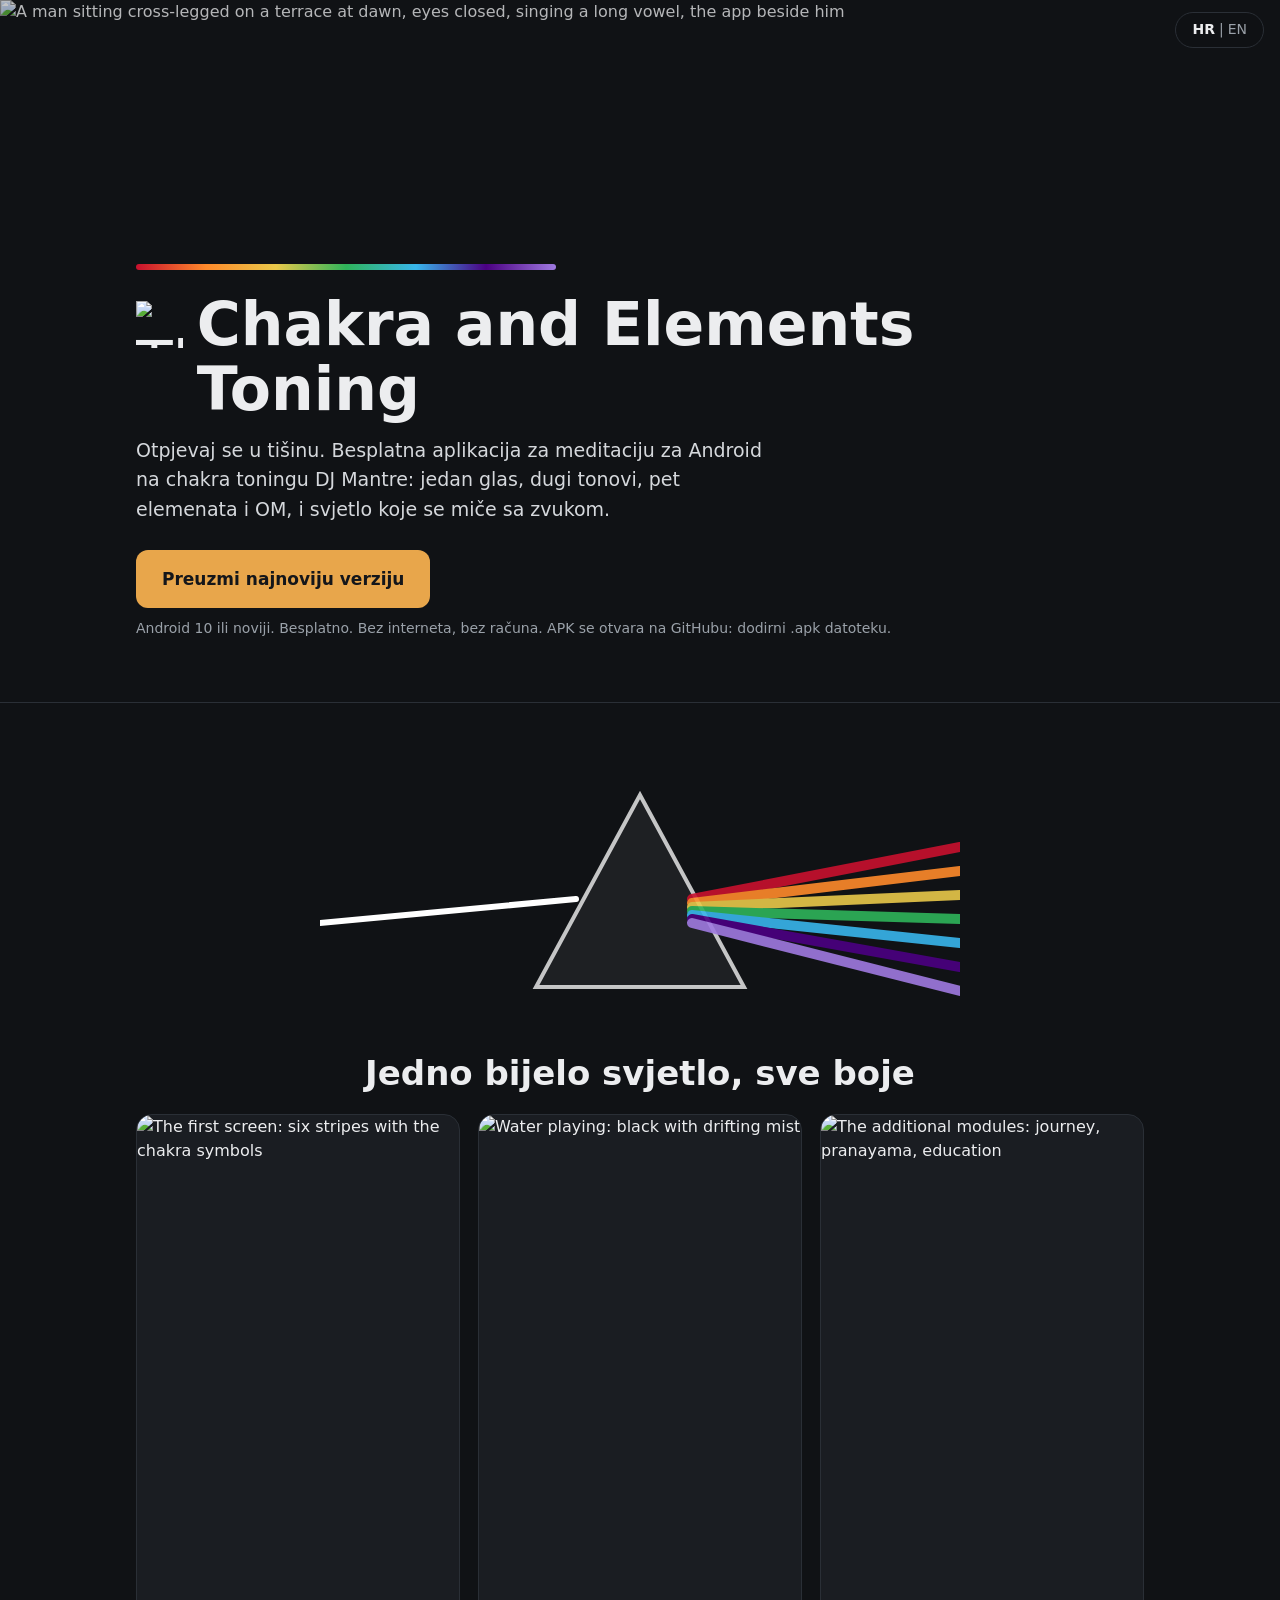
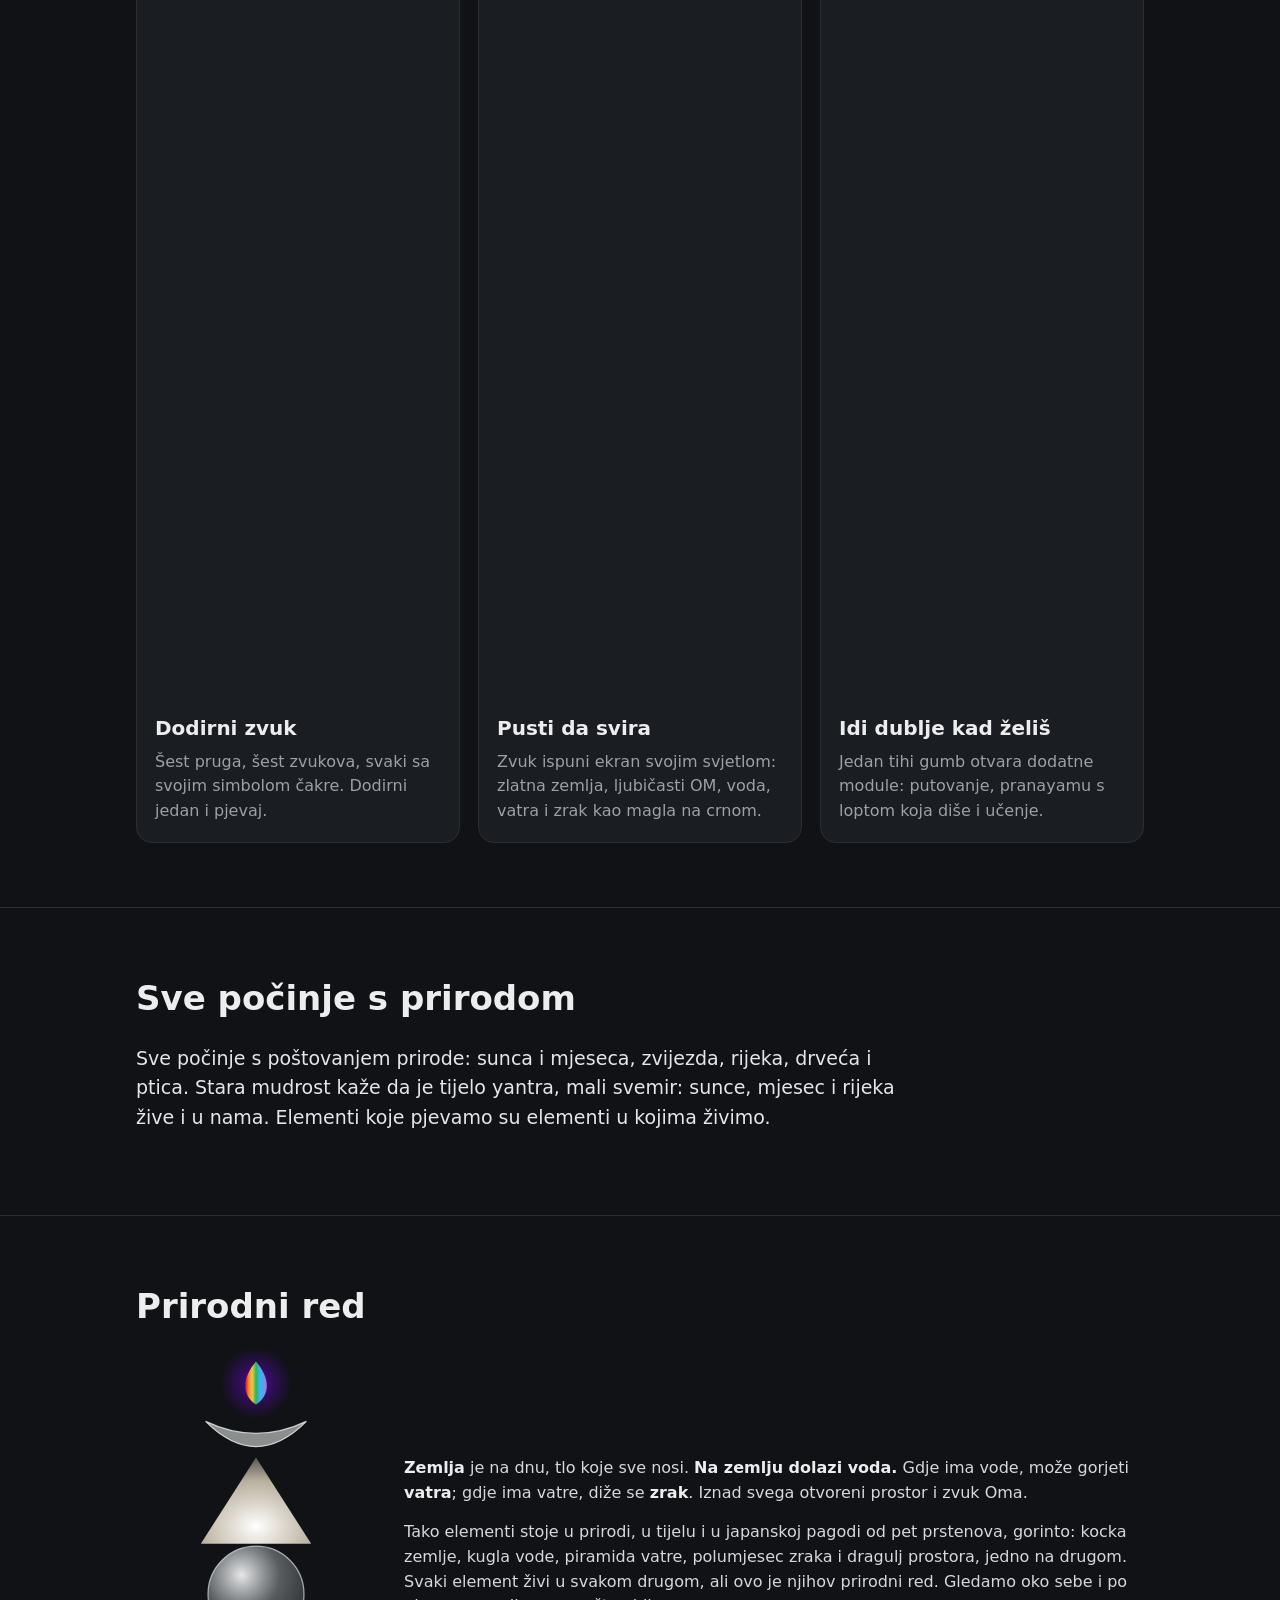
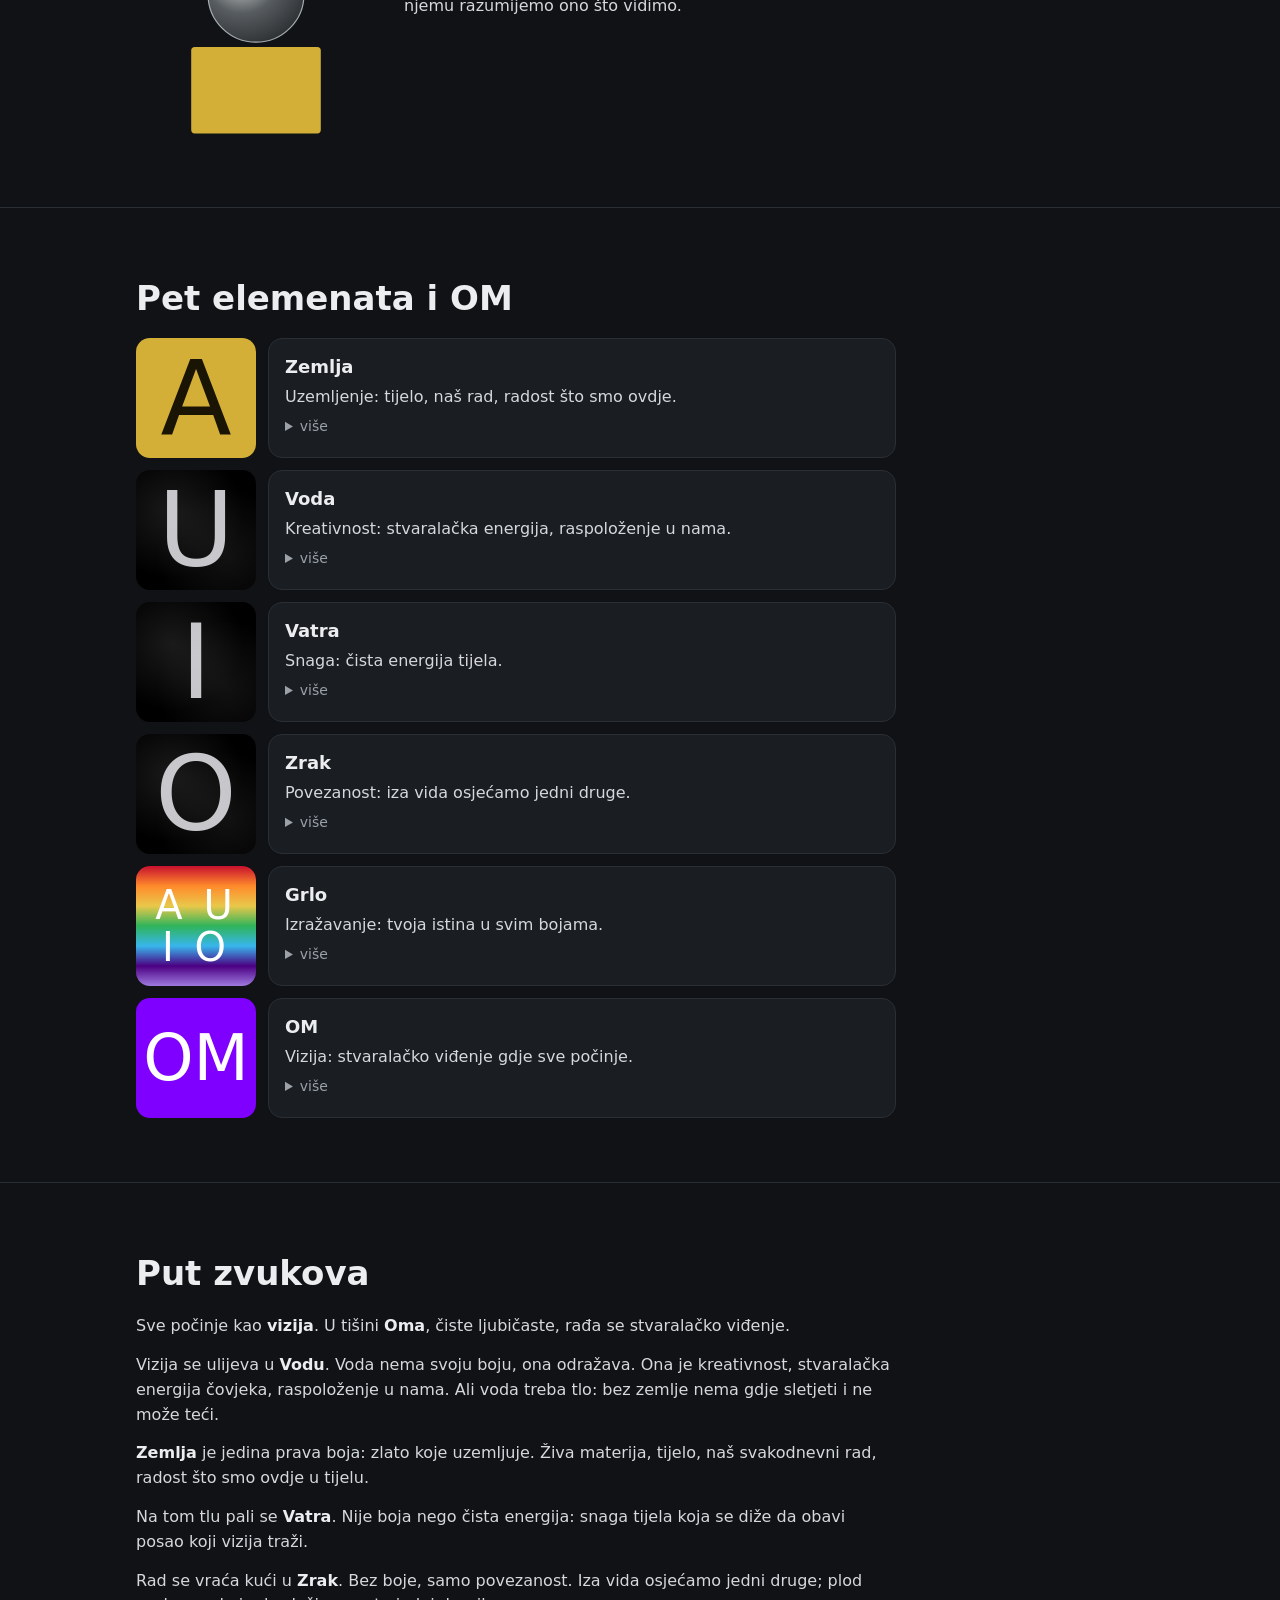
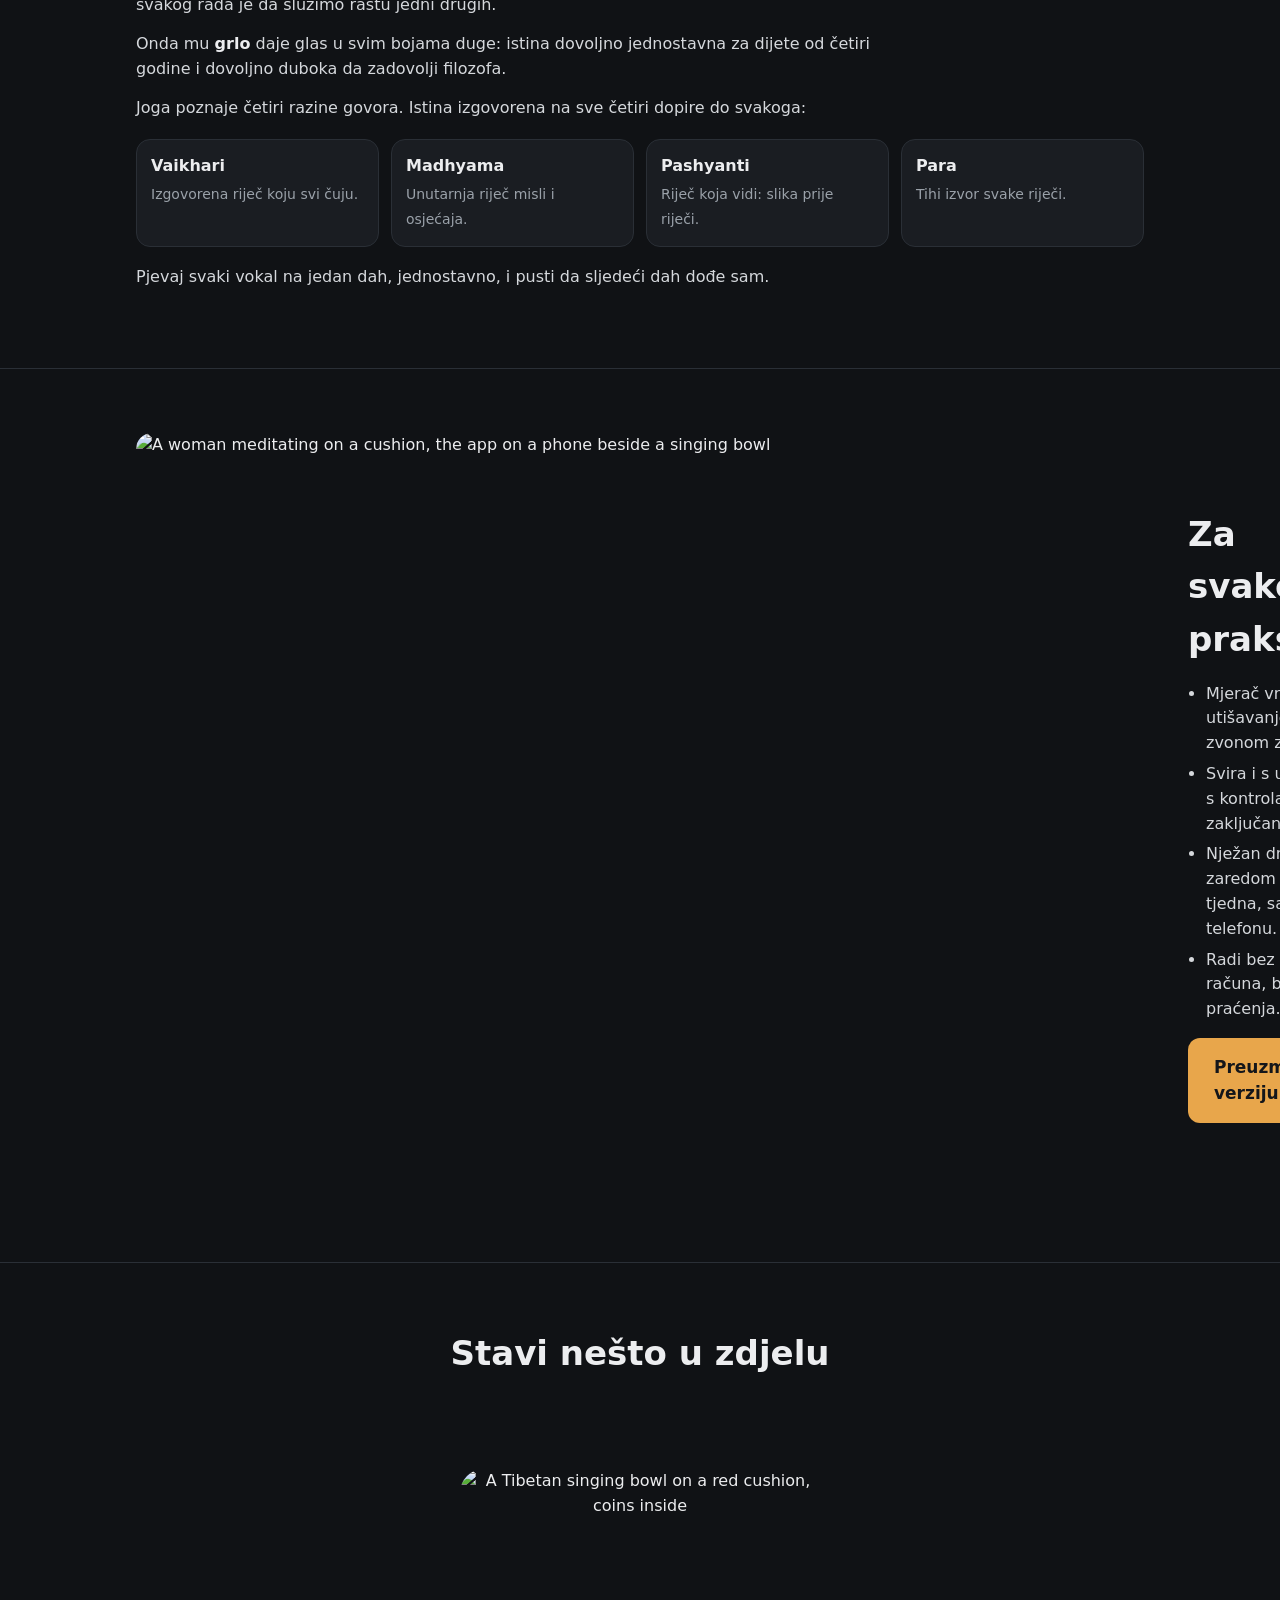
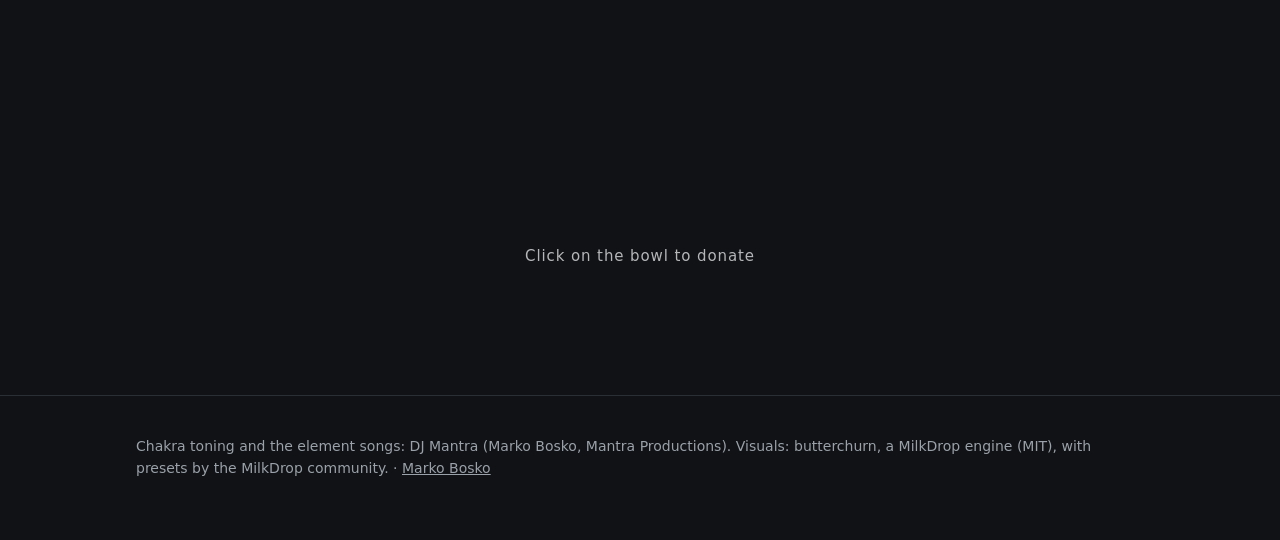
==== site/hr/index.html @ ab8f908b "Site: the icon (six stripes in a circle) beside the title, centred on its first line, same left marg" ====
<!doctype html>
<html lang="hr" data-lang="hr">
<head>
<meta charset="utf-8">
<meta name="viewport" content="width=device-width, initial-scale=1">
<!-- SEO (MANTRA_MANIFEST kits/seo; TAKEOVER "SEO checklist"): the HR page is generated by tools/build_site.py -->
<title>Chakra and Elements Toning: besplatna aplikacija za chakra toning meditaciju za Android</title>
<meta name="description" content="Pjevaj pet elemenata i OM uz chakra toning DJ Mantre: vođeni toning s MilkDrop slikama, zvukovi elemenata za pjevanje, krug za disanje i nježno zvono. Besplatno, bez interneta, bez računa.">
<link rel="canonical" href="https://chakra-and-elements-toning.pages.dev/hr/">
<link rel="alternate" hreflang="en" href="https://chakra-and-elements-toning.pages.dev/">
<link rel="alternate" hreflang="hr" href="https://chakra-and-elements-toning.pages.dev/hr/">
<link rel="alternate" hreflang="x-default" href="https://chakra-and-elements-toning.pages.dev/">
<meta name="robots" content="index, follow, max-image-preview:large">
<meta name="author" content="Marko Bosko (DJ Mantra), Mantra Productions">
<meta name="theme-color" content="#101215">
<meta property="og:type" content="website">
<meta property="og:site_name" content="Chakra and Elements Toning">
<meta property="og:locale" content="hr_HR">
<meta property="og:locale:alternate" content="en_US">
<meta property="og:url" content="https://chakra-and-elements-toning.pages.dev/hr/">
<meta property="og:title" content="Chakra and Elements Toning: pjevaj pet elemenata i OM">
<meta property="og:description" content="Besplatna aplikacija za meditaciju za Android na chakra toningu DJ Mantre. Bez interneta, bez računa.">
<meta property="og:image" content="https://chakra-and-elements-toning.pages.dev/img/og.jpg">
<meta property="og:image:width" content="1200">
<meta property="og:image:height" content="630">
<meta property="og:image:alt" content="A man singing a long vowel on a terrace at dawn">
<meta name="twitter:card" content="summary_large_image">
<meta name="twitter:title" content="Chakra and Elements Toning">
<meta name="twitter:description" content="Besplatna aplikacija za meditaciju za Android na chakra toningu DJ Mantre. Bez interneta, bez računa.">
<meta name="twitter:image" content="https://chakra-and-elements-toning.pages.dev/img/og.jpg">
<link rel="icon" href="/favicon.ico?v=4" sizes="any">
<link rel="icon" type="image/svg+xml" href="/logo.svg?v=4">
<link rel="icon" type="image/png" sizes="32x32" href="/favicon-32.png?v=4">
<link rel="icon" type="image/png" sizes="192x192" href="/icon-192.png?v=4">
<link rel="apple-touch-icon" href="/icon-180.png?v=4">
<link rel="preload" as="image" href="/img/hero.webp" type="image/webp" fetchpriority="high">
<script type="application/ld+json">{"@context":"https://schema.org","@graph":[
 {"@type":"MobileApplication","@id":"https://chakra-and-elements-toning.pages.dev/#app","name":"Chakra and Elements Toning","alternateName":"Chakra and Elements Toning (Mantra)","url":"https://chakra-and-elements-toning.pages.dev/","description":"A free meditation app for Android on DJ Mantra's chakra toning: a guided toning with MilkDrop visuals, the five elements and OM to sing along, a breath circle and a soft bell.","applicationCategory":"HealthApplication","applicationSubCategory":"Meditation","operatingSystem":"Android 10+","inLanguage":["en","hr"],"isAccessibleForFree":true,"offers":{"@type":"Offer","price":"0","priceCurrency":"EUR"},"downloadUrl":"https://github.com/markoboskoauroville/CHAKRA_ELEMENTS_TONING/releases/latest","installUrl":"https://github.com/markoboskoauroville/CHAKRA_ELEMENTS_TONING/releases/latest","image":"https://chakra-and-elements-toning.pages.dev/img/og.jpg","screenshot":["https://chakra-and-elements-toning.pages.dev/img/start.webp","https://chakra-and-elements-toning.pages.dev/img/journey.webp","https://chakra-and-elements-toning.pages.dev/img/modules.webp"],"author":{"@id":"https://chakra-and-elements-toning.pages.dev/#marko"},"publisher":{"@id":"https://chakra-and-elements-toning.pages.dev/#org"}},
 {"@type":"Organization","@id":"https://chakra-and-elements-toning.pages.dev/#org","name":"Mantra Productions","url":"https://markobosko.pages.dev","logo":"https://chakra-and-elements-toning.pages.dev/icon-512.png","founder":{"@id":"https://chakra-and-elements-toning.pages.dev/#marko"}},
 {"@type":"Person","@id":"https://chakra-and-elements-toning.pages.dev/#marko","name":"Marko Bosko","alternateName":"DJ Mantra","url":"https://markobosko.pages.dev"},
 {"@type":"WebSite","@id":"https://chakra-and-elements-toning.pages.dev/#site","url":"https://chakra-and-elements-toning.pages.dev/","name":"Chakra and Elements Toning","inLanguage":["en","hr"],"potentialAction":{"@type":"DonateAction","name":"Put something in the bowl","target":"https://revolut.me/mbosko0612"}}
]}</script>
<!-- /SEO -->
<style>
:root{--ground:#101215;--panel:#1A1D22;--line:#2A2F36;--text:#ECEDEF;--dim:#9AA1A9;--amber:#E8A64B;
  --earth:#D4AF37;--water:#DCE6EA;--fire:#FFF1D8;--air:#EEF4F1;--om:#7F00FF;
  --rainbow:linear-gradient(90deg,#C8102E,#FF8A2B,#E9C84A,#2FB45A,#38B6EC,#5AA2F0,#9F7AE0)}
*{box-sizing:border-box}
html,body{margin:0;background:var(--ground);color:var(--text);font-family:system-ui,-apple-system,"Segoe UI",Roboto,sans-serif;line-height:1.55}
img{max-width:100%;display:block}
.wrap{max-width:1040px;margin:0 auto;padding:0 16px}
.hero{position:relative;min-height:min(78vh,760px);padding-top:72px;display:flex;align-items:flex-end;overflow:hidden}
.hero img.bg{position:absolute;inset:0;width:100%;height:100%;object-fit:cover;opacity:.75}
.hero:after{content:"";position:absolute;inset:0;background:linear-gradient(180deg,rgba(16,18,21,0) 35%,rgba(16,18,21,.95))}
.hero .wrap{position:relative;z-index:1;padding-bottom:48px}
h1{font-size:clamp(34px,6vw,60px);line-height:1.08;margin:0 0 14px;font-weight:600}
h2{font-size:clamp(24px,3.6vw,34px);margin:0 0 14px;font-weight:600}
.lead{font-size:19px;color:#D5D8DC;max-width:640px;margin:0 0 26px}
.btn{display:inline-block;background:var(--amber);color:#14161A;font-weight:700;text-decoration:none;padding:16px 26px;border-radius:12px;font-size:17px}
.small{color:var(--dim);font-size:14px;margin-top:10px}
.rainbow{height:6px;width:min(420px,70%);border-radius:3px;margin:0 0 22px;background:linear-gradient(90deg,#C8102E,#FF8A2B,#E9C84A,#2FB45A,#38B6EC,#4B0082,#9F7AE0)}
.prism{display:block;width:100%;max-width:640px;margin:0 auto}
.stripes i{flex:1;height:6px;border-radius:3px;max-width:90px}
section{padding:64px 0;border-top:1px solid var(--line)}
.grid{display:grid;grid-template-columns:repeat(auto-fit,minmax(260px,1fr));gap:18px}
.card{background:var(--panel);border:1px solid var(--line);border-radius:16px;overflow:hidden}
.card img{aspect-ratio:3/4;width:100%;object-fit:cover;object-position:top}
.card .txt{padding:18px}
.card h3{margin:0 0 6px;font-size:20px}
.card p{margin:0;color:var(--dim)}
.el{display:grid;grid-template-columns:repeat(auto-fit,minmax(170px,1fr));gap:12px}
.el div{border-radius:14px;padding:16px;background:var(--panel);border:1px solid var(--line)}
.el b{font-size:30px;font-weight:300;display:block}
.el span{color:var(--dim);font-size:14px}
.split{display:grid;grid-template-columns:1fr 1fr;gap:28px;align-items:center}
@media (max-width:760px){.split{grid-template-columns:1fr}}
ul.feat{padding-left:18px;color:#D5D8DC} ul.feat li{margin:6px 0}
footer{padding:40px 0 60px;color:var(--dim);font-size:14px;border-top:1px solid var(--line)}
footer a{color:var(--dim)}
html[data-lang="en"] [lang="hr"],html[data-lang="hr"] [lang="en"]{display:none}
.langsw{position:fixed;top:12px;right:16px;z-index:50;background:rgba(16,18,21,.7);border:1px solid var(--line);border-radius:999px;padding:6px 12px;font-size:14px;color:var(--dim)}
.langsw a{color:inherit;text-decoration:none;padding:0 4px}
.langsw a.on{color:var(--text);font-weight:700}
.el b.water{color:transparent;background:linear-gradient(180deg,#fff,#9fb3bb 55%,#fff);-webkit-background-clip:text;background-clip:text}
.el b.fire{color:#FFF1D8;text-shadow:0 0 12px rgba(255,241,216,.8)}
.el b.air{color:rgba(238,244,241,.85);text-shadow:0 0 18px rgba(238,244,241,.5)}
.flow p{max-width:760px;color:#D5D8DC;margin:0 0 14px}
.flow b{color:var(--text)}
.levels{display:grid;grid-template-columns:repeat(auto-fit,minmax(200px,1fr));gap:12px;margin:18px 0}
.levels div{background:var(--panel);border:1px solid var(--line);border-radius:14px;padding:14px}
.levels b{display:block;margin-bottom:4px}
.levels span{color:var(--dim);font-size:14px}

.brand{position:absolute;top:12px;left:16px;z-index:50;display:block}
.brand img{display:block;width:40px;height:40px}
.order{display:grid;grid-template-columns:minmax(160px,240px) 1fr;gap:28px;align-items:center}
@media (max-width:640px){.order{grid-template-columns:1fr}.order svg{width:180px;margin:0 auto}}
.order svg{width:100%;height:auto}
.order p{color:#D5D8DC;margin:0 0 14px}
.order b{color:var(--text)}
.nature{font-size:19px;color:#E4E6E9;max-width:760px}

.letters{display:flex;flex-direction:column;gap:12px;max-width:760px}
.lrow{display:flex;gap:12px;align-items:stretch}
.lbox{flex:none;width:120px;height:120px;border-radius:14px;display:flex;align-items:center;justify-content:center;font-weight:300;font-size:104px;line-height:1;overflow:hidden;position:relative}
.lbox .l4{font-size:40px;line-height:1.05;text-align:center;letter-spacing:4px}
.b-earth{background:#D4AF37;color:#1A1405}
.b-mist{background:radial-gradient(ellipse at 30% 35%,rgba(255,255,255,.10),transparent 60%),radial-gradient(ellipse at 75% 70%,rgba(255,255,255,.07),transparent 55%),#000;color:rgba(240,240,245,.82)}
.b-rainbow{background:linear-gradient(180deg,#C8102E,#FF8A2B,#E9C84A,#2FB45A,#38B6EC,#4B0082,#9F7AE0);color:#fff}
.b-om{background:#7F00FF;color:#fff;font-size:64px}
.lexp{flex:1;background:var(--panel);border:1px solid var(--line);border-radius:14px;padding:14px 16px;min-width:0}
.lexp h3{margin:0 0 4px;font-size:18px}
.lexp p{margin:0;color:#D5D8DC}
.lexp details{margin-top:6px} .lexp summary{color:var(--dim);cursor:pointer;font-size:14px}
.lexp details p{margin-top:6px;color:var(--dim)}
@media (max-width:480px){.lbox{width:84px;height:84px;font-size:72px}.lbox .l4{font-size:28px}.b-om{font-size:44px}}

/* the icon on the title's first line, centred on its middle; same left margin as the page (Marko 10.11.2026) */
.titleRow{display:flex;align-items:flex-start;gap:14px;margin:0 0 14px}
.titleRow h1{margin:0}
.titleIcon{flex:none;width:.78em;height:.78em;margin-top:.15em;font-size:clamp(34px,6vw,60px)}
.brand{display:none}
</style>
</head>
<body>
<nav class="langsw" aria-label="Language"><a data-l="hr" href="/hr/" hreflang="hr">HR</a>|<a data-l="en" href="/" hreflang="en">EN</a></nav>
<header class="hero">
  <picture><source srcset="/img/hero.webp" type="image/webp"><img class="bg" src="/img/hero.jpg" width="1024" height="572" fetchpriority="high" alt="A man sitting cross-legged on a terrace at dawn, eyes closed, singing a long vowel, the app beside him"></picture>
  <div class="wrap">
    <div class="rainbow" role="presentation"></div>
    <div class="titleRow"><img class="titleIcon" src="/logo.svg?v=4" width="48" height="48" alt="The app icon: six stripes of the elements in a circle"><h1>Chakra and Elements Toning</h1></div>
    <p class="lead"><span lang="en">Sing yourself quiet. A free meditation app for Android built on DJ Mantra's chakra toning: one voice, held notes, five elements and OM, and light that moves with the sound.</span><span lang="hr">Otpjevaj se u tišinu. Besplatna aplikacija za meditaciju za Android na chakra toningu DJ Mantre: jedan glas, dugi tonovi, pet elemenata i OM, i svjetlo koje se miče sa zvukom.</span></p>
    <a class="btn" href="https://github.com/markoboskoauroville/CHAKRA_ELEMENTS_TONING/releases/latest" data-dl-app="chakratoning"><span lang="en">Download the latest version</span><span lang="hr">Preuzmi najnoviju verziju</span></a>
    <p class="small"><span lang="en">Android 10 or newer. Free. Offline, no account, no internet permission. The APK opens on GitHub: tap the .apk file.</span><span lang="hr">Android 10 ili noviji. Besplatno. Bez interneta, bez računa. APK se otvara na GitHubu: dodirni .apk datoteku.</span></p>
  </div>
</header>

<main>
<section><div class="wrap">
  <svg class="prism" viewBox="0 0 320 140" role="img" aria-label="One white light enters a prism and leaves as a rainbow">
    <line x1="0" y1="78" x2="128" y2="66" stroke="#FFFFFF" stroke-width="3" stroke-linecap="round"/>
    <polygon points="160,14 212,110 108,110" fill="rgba(255,255,255,.06)" stroke="rgba(255,255,255,.75)" stroke-width="2"/>
    <g stroke-width="5" stroke-linecap="round" opacity=".9">
      <line x1="186" y1="66" x2="320" y2="40" stroke="#C8102E"/><line x1="186" y1="68" x2="320" y2="52" stroke="#FF8A2B"/>
      <line x1="186" y1="70" x2="320" y2="64" stroke="#E9C84A"/><line x1="186" y1="72" x2="320" y2="76" stroke="#2FB45A"/>
      <line x1="186" y1="74" x2="320" y2="88" stroke="#38B6EC"/><line x1="186" y1="76" x2="320" y2="100" stroke="#4B0082"/>
      <line x1="186" y1="78" x2="320" y2="112" stroke="#9F7AE0"/>
    </g>
  </svg>
  <h2 style="text-align:center"><span lang="en">One white light, every colour</span><span lang="hr">Jedno bijelo svjetlo, sve boje</span></h2>
  <div class="grid">
    <div class="card"><picture><source srcset="/img/start.webp" type="image/webp"><img src="/img/start.jpg" alt="The first screen: six stripes with the chakra symbols" width="600" height="1180" loading="lazy" decoding="async"></picture><div class="txt"><h3><span lang="en">Tap a sound</span><span lang="hr">Dodirni zvuk</span></h3><p><span lang="en">Six stripes, six sounds, each with its chakra symbol. Tap one and sing along.</span><span lang="hr">Šest pruga, šest zvukova, svaki sa svojim simbolom čakre. Dodirni jedan i pjevaj.</span></p></div></div>
    <div class="card"><picture><source srcset="/img/journey.webp" type="image/webp"><img src="/img/journey.jpg" alt="Water playing: black with drifting mist" width="600" height="1180" loading="lazy" decoding="async"></picture><div class="txt"><h3><span lang="en">Let it play</span><span lang="hr">Pusti da svira</span></h3><p><span lang="en">The sound fills the screen in its own light: gold earth, violet OM, water, fire and air as mist on black.</span><span lang="hr">Zvuk ispuni ekran svojim svjetlom: zlatna zemlja, ljubičasti OM, voda, vatra i zrak kao magla na crnom.</span></p></div></div>
    <div class="card"><picture><source srcset="/img/modules.webp" type="image/webp"><img src="/img/modules.jpg" alt="The additional modules: journey, pranayama, education" width="600" height="1180" loading="lazy" decoding="async"></picture><div class="txt"><h3><span lang="en">Go deeper when you wish</span><span lang="hr">Idi dublje kad želiš</span></h3><p><span lang="en">One quiet button opens the additional modules: the journey, pranayama with a breathing ball, and education.</span><span lang="hr">Jedan tihi gumb otvara dodatne module: putovanje, pranayamu s loptom koja diše i učenje.</span></p></div></div>
  </div>
</div></section>

<section><div class="wrap">
  <h2><span lang="en">It begins with nature</span><span lang="hr">Sve počinje s prirodom</span></h2>
  <p class="nature"><span lang="en">Everything starts with honouring nature: the sun and the moon, the stars, the rivers, the trees and the birds. The old teaching says the body is a yantra, a small universe: the sun, the moon and the river live in us too. The elements we sing are the elements we live in.</span><span lang="hr">Sve počinje s poštovanjem prirode: sunca i mjeseca, zvijezda, rijeka, drveća i ptica. Stara mudrost kaže da je tijelo yantra, mali svemir: sunce, mjesec i rijeka žive i u nama. Elementi koje pjevamo su elementi u kojima živimo.</span></p>
</div></section>

<section><div class="wrap">
  <h2><span lang="en">The natural order</span><span lang="hr">Prirodni red</span></h2>
  <div class="order">
  <svg viewBox="0 0 200 330" role="img" aria-label="The five floors of the elements, earth at the bottom, air and space at the top">
    <defs>
      <linearGradient id="rbw" x1="0" x2="1"><stop offset="0" stop-color="#C8102E"/><stop offset=".17" stop-color="#FF8A2B"/><stop offset=".33" stop-color="#E9C84A"/><stop offset=".5" stop-color="#2FB45A"/><stop offset=".67" stop-color="#38B6EC"/><stop offset=".83" stop-color="#5AA2F0"/><stop offset="1" stop-color="#9F7AE0"/></linearGradient>
      <radialGradient id="wat" cx=".35" cy=".3" r=".8"><stop offset="0" stop-color="#FFFFFF" stop-opacity=".9"/><stop offset=".5" stop-color="#DCE6EA" stop-opacity=".35"/><stop offset="1" stop-color="#DCE6EA" stop-opacity=".12"/></radialGradient>
      <radialGradient id="fir" cx=".5" cy=".8" r=".9"><stop offset="0" stop-color="#FFFFFF"/><stop offset=".6" stop-color="#FFF1D8" stop-opacity=".7"/><stop offset="1" stop-color="#FFF1D8" stop-opacity=".15"/></radialGradient>
      <radialGradient id="om" cx=".5" cy=".5" r=".5"><stop offset="0" stop-color="#7F00FF" stop-opacity=".55"/><stop offset="1" stop-color="#7F00FF" stop-opacity="0"/></radialGradient>
    </defs>
    <circle cx="100" cy="30" r="30" fill="url(#om)"/>
    <g class="floor" data-el="ether"><path d="M100,12 C112,26 112,40 100,48 C88,40 88,26 100,12 Z" fill="url(#rbw)"/></g>
    <g class="floor" data-el="air"><path d="M58,62 Q100,104 142,62 Q100,82 58,62 Z" fill="#EEF4F1" fill-opacity=".55" stroke="#EEF4F1" stroke-opacity=".8"/></g>
    <g class="floor" data-el="fire"><path d="M100,92 L146,164 L54,164 Z" fill="url(#fir)"/></g>
    <g class="floor" data-el="water"><circle cx="100" cy="206" r="40" fill="url(#wat)" stroke="#DCE6EA" stroke-opacity=".7"/></g>
    <g class="floor" data-el="earth"><rect x="46" y="250" width="108" height="72" rx="3" fill="#D4AF37"/></g>
  </svg>
  <div>
    <p><span lang="en"><b>Earth</b> is at the bottom, the ground that carries everything. <b>On earth comes water.</b> Where there is water, <b>fire</b> can burn; where there is fire, <b>air</b> rises. Above them all, open space and the sound of OM.</span><span lang="hr"><b>Zemlja</b> je na dnu, tlo koje sve nosi. <b>Na zemlju dolazi voda.</b> Gdje ima vode, može gorjeti <b>vatra</b>; gdje ima vatre, diže se <b>zrak</b>. Iznad svega otvoreni prostor i zvuk Oma.</span></p>
    <p><span lang="en">So the elements sit in nature, in the body, and in the five-ring pagoda of Japan, the gorinto: a cube of earth, a sphere of water, a pyramid of fire, a crescent of air and a jewel of space, one on top of the other. Every element lives in every other, yet this is their natural order. We look around us and understand what we see by it.</span><span lang="hr">Tako elementi stoje u prirodi, u tijelu i u japanskoj pagodi od pet prstenova, gorinto: kocka zemlje, kugla vode, piramida vatre, polumjesec zraka i dragulj prostora, jedno na drugom. Svaki element živi u svakom drugom, ali ovo je njihov prirodni red. Gledamo oko sebe i po njemu razumijemo ono što vidimo.</span></p>
  </div>
  </div>
</div></section>

<section><div class="wrap">
  <h2><span lang="en">Five elements and OM</span><span lang="hr">Pet elemenata i OM</span></h2>
  <div class="letters">
    <div class="lrow">
      <div class="lbox b-earth" aria-hidden="true">A</div>
      <div class="lexp"><h3><span lang="en">Earth</span><span lang="hr">Zemlja</span></h3><p><span lang="en">Grounding: the body, our work, the joy of being here.</span><span lang="hr">Uzemljenje: tijelo, naš rad, radost što smo ovdje.</span></p>
        <details><summary><span lang="en">more</span><span lang="hr">više</span></summary><p><span lang="en">Gold, the one true colour. Living matter carries everything else; without ground, water has nowhere to land.</span><span lang="hr">Zlato, jedina prava boja. Živa materija nosi sve ostalo; bez tla voda nema gdje sletjeti.</span></p></details></div>
    </div>
    <div class="lrow">
      <div class="lbox b-mist" aria-hidden="true">U</div>
      <div class="lexp"><h3><span lang="en">Water</span><span lang="hr">Voda</span></h3><p><span lang="en">Creativity: creative energy, the mood within us.</span><span lang="hr">Kreativnost: stvaralačka energija, raspoloženje u nama.</span></p>
        <details><summary><span lang="en">more</span><span lang="hr">više</span></summary><p><span lang="en">No colour of its own, only reflection. It takes the shape of what holds it, and flows when it has ground to move on.</span><span lang="hr">Bez svoje boje, samo odraz. Poprima oblik onoga što je drži i teče kad ima tlo po kojem se kreće.</span></p></details></div>
    </div>
    <div class="lrow">
      <div class="lbox b-mist" aria-hidden="true">I</div>
      <div class="lexp"><h3><span lang="en">Fire</span><span lang="hr">Vatra</span></h3><p><span lang="en">Strength: the pure energy of the body.</span><span lang="hr">Snaga: čista energija tijela.</span></p>
        <details><summary><span lang="en">more</span><span lang="hr">više</span></summary><p><span lang="en">Not a colour but energy, kindled to do the work the vision asks for.</span><span lang="hr">Nije boja nego energija, upaljena da obavi posao koji vizija traži.</span></p></details></div>
    </div>
    <div class="lrow">
      <div class="lbox b-mist" aria-hidden="true">O</div>
      <div class="lexp"><h3><span lang="en">Air</span><span lang="hr">Zrak</span></h3><p><span lang="en">Connection: beyond sight we feel one another.</span><span lang="hr">Povezanost: iza vida osjećamo jedni druge.</span></p>
        <details><summary><span lang="en">more</span><span lang="hr">više</span></summary><p><span lang="en">No colour, only connection. The fruit of all work: we serve each other's growth.</span><span lang="hr">Bez boje, samo povezanost. Plod svakog rada: služimo rastu jedni drugih.</span></p></details></div>
    </div>
    <div class="lrow">
      <div class="lbox b-rainbow" aria-hidden="true"><span class="l4">A U<br>I O</span></div>
      <div class="lexp"><h3><span lang="en">The throat</span><span lang="hr">Grlo</span></h3><p><span lang="en">Expression: your truth in every colour.</span><span lang="hr">Izražavanje: tvoja istina u svim bojama.</span></p>
        <details><summary><span lang="en">more</span><span lang="hr">više</span></summary><p><span lang="en">Yoga knows four levels of speech, Vaikhari, Madhyama, Pashyanti and Para: a truth simple enough for a child of four and deep enough for a philosopher.</span><span lang="hr">Joga poznaje četiri razine govora, Vaikhari, Madhyama, Pashyanti i Para: istina dovoljno jednostavna za dijete od četiri godine i dovoljno duboka za filozofa.</span></p></details></div>
    </div>
    <div class="lrow">
      <div class="lbox b-om" aria-hidden="true">OM</div>
      <div class="lexp"><h3><span lang="en">OM</span><span lang="hr">OM</span></h3><p><span lang="en">Vision: the creative seeing where everything begins.</span><span lang="hr">Vizija: stvaralačko viđenje gdje sve počinje.</span></p>
        <details><summary><span lang="en">more</span><span lang="hr">više</span></summary><p><span lang="en">Pure violet. From vision flows water, earth carries it, fire does the work, air connects, the throat speaks.</span><span lang="hr">Čista ljubičasta. Iz vizije teče voda, zemlja je nosi, vatra radi, zrak povezuje, grlo govori.</span></p></details></div>
    </div>
  </div>
</div></section>

<section class="flow"><div class="wrap">
  <h2><span lang="en">The way of the sounds</span><span lang="hr">Put zvukova</span></h2>
  <p><span lang="en">Everything begins as <b>vision</b>. In the silence of <b>OM</b>, pure violet, a creative seeing is born.</span><span lang="hr">Sve počinje kao <b>vizija</b>. U tišini <b>Oma</b>, čiste ljubičaste, rađa se stvaralačko viđenje.</span></p>
  <p><span lang="en">Vision flows into <b>Water</b>. Water has no colour of its own; it reflects. It is creativity, the creative energy of a human being, the mood within us. Yet water needs ground: without earth it has nowhere to land and cannot move.</span><span lang="hr">Vizija se ulijeva u <b>Vodu</b>. Voda nema svoju boju, ona odražava. Ona je kreativnost, stvaralačka energija čovjeka, raspoloženje u nama. Ali voda treba tlo: bez zemlje nema gdje sletjeti i ne može teći.</span></p>
  <p><span lang="en"><b>Earth</b> is the one true colour: grounding gold. Living matter, the body, our daily work, the joy of being here in a body.</span><span lang="hr"><b>Zemlja</b> je jedina prava boja: zlato koje uzemljuje. Živa materija, tijelo, naš svakodnevni rad, radost što smo ovdje u tijelu.</span></p>
  <p><span lang="en">On that ground <b>Fire</b> is kindled. Not a colour but pure energy: the strength of the body, rising to do the work the vision asks for.</span><span lang="hr">Na tom tlu pali se <b>Vatra</b>. Nije boja nego čista energija: snaga tijela koja se diže da obavi posao koji vizija traži.</span></p>
  <p><span lang="en">The work comes home in <b>Air</b>. No colour, only connection. Beyond sight we feel one another; the fruit of all work is to serve each other's growth.</span><span lang="hr">Rad se vraća kući u <b>Zrak</b>. Bez boje, samo povezanost. Iza vida osjećamo jedni druge; plod svakog rada je da služimo rastu jedni drugih.</span></p>
  <p><span lang="en">Then the <b>throat</b> gives it a voice in every colour of the rainbow: a truth simple enough for a child of four and deep enough to satisfy a philosopher.</span><span lang="hr">Onda mu <b>grlo</b> daje glas u svim bojama duge: istina dovoljno jednostavna za dijete od četiri godine i dovoljno duboka da zadovolji filozofa.</span></p>
  <p><span lang="en">Yoga names four levels of speech. A truth spoken on all four reaches everybody:</span><span lang="hr">Joga poznaje četiri razine govora. Istina izgovorena na sve četiri dopire do svakoga:</span></p>
  <div class="levels">
    <div><b>Vaikhari</b><span><span lang="en">The spoken word everybody hears.</span><span lang="hr">Izgovorena riječ koju svi čuju.</span></span></div>
    <div><b>Madhyama</b><span><span lang="en">The inner word of thought and feeling.</span><span lang="hr">Unutarnja riječ misli i osjećaja.</span></span></div>
    <div><b>Pashyanti</b><span><span lang="en">The seeing word: an image before words.</span><span lang="hr">Riječ koja vidi: slika prije riječi.</span></span></div>
    <div><b>Para</b><span><span lang="en">The silent source of every word.</span><span lang="hr">Tihi izvor svake riječi.</span></span></div>
  </div>
  <p><span lang="en">Sing each vowel on one breath, plainly, and let the next breath come by itself.</span><span lang="hr">Pjevaj svaki vokal na jedan dah, jednostavno, i pusti da sljedeći dah dođe sam.</span></p>
</div></section>

<section><div class="wrap split">
  <picture><source srcset="/img/lifestyle.webp" type="image/webp"><img src="/img/lifestyle.jpg" width="1024" height="765" loading="lazy" decoding="async" alt="A woman meditating on a cushion, the app on a phone beside a singing bowl" style="border-radius:16px;height:auto"></picture>
  <div>
    <h2><span lang="en">Made for a daily practice</span><span lang="hr">Za svakodnevnu praksu</span></h2>
    <ul class="feat">
      <li><span lang="en">Session timer with a slow fade and a soft bowl bell.</span><span lang="hr">Mjerač vremena s polaganim utišavanjem i nježnim zvonom zdjele.</span></li>
      <li><span lang="en">Keeps playing with the screen off, with lock-screen controls.</span><span lang="hr">Svira i s ugašenim ekranom, s kontrolama na zaključanom ekranu.</span></li>
      <li><span lang="en">A gentle log: days in a row and minutes this week, kept on your phone only.</span><span lang="hr">Nježan dnevnik: dani zaredom i minute ovog tjedna, samo na tvom telefonu.</span></li>
      <li><span lang="en">Works offline. No account, no ads, no tracking.</span><span lang="hr">Radi bez interneta. Bez računa, bez reklama, bez praćenja.</span></li>
    </ul>
    <a class="btn" href="https://github.com/markoboskoauroville/CHAKRA_ELEMENTS_TONING/releases/latest" data-dl-app="chakratoning"><span lang="en">Download the latest version</span><span lang="hr">Preuzmi najnoviju verziju</span></a>
  </div>
</div></section>

<!-- THE MANTRA PAYMENT GATEWAY, the donation bowl (MANTRA_MANIFEST modules/donation-bowl.md, payment-links.md).
     Step 1, on the page: only the title and the Tibetan bowl (a photoreal Nano Banana Pro render).
     Step 2, after a tap: the bowl rings (a singing bowl synthesised in the browser, nothing downloaded), fades away, and
     the giving panel takes its place: a "Give with Revolut" button, his Revolut QR code, a way back to the bowl.
     Paste this block into the page; put tibetan-bowl.jpg and revolut-qr.png in the page's img/ folder.
     Self-contained: its own styles (scoped to .mantra-bowl) and script; no library, no tracking. -->
<section class="mantra-bowl" data-revolut="https://revolut.me/mbosko0612" aria-label="Support Marko Mantra">
  <style>
    .mantra-bowl { --brass: #f3c97a; --glow: rgba(255, 196, 120, .45); --card: #292c2f; text-align: center; padding: 64px 16px; }
    .mantra-bowl h2 { margin: 0 0 26px; }
    .mantra-bowl .stage { position: relative; display: grid; place-items: center; min-height: 380px; aspect-ratio: auto; background: none; overflow: visible; border-radius: 0; }
    .mantra-bowl .stage > * { grid-area: 1 / 1; transition: opacity .9s ease, transform .9s ease; }
    .mantra-bowl .bowl { background: none; border: 0; padding: 0; cursor: pointer; position: relative; color: inherit; font: inherit; -webkit-tap-highlight-color: transparent; }
    .mantra-bowl .bowl:focus-visible { outline: 2px solid var(--brass); outline-offset: 8px; border-radius: 24px; }
    .mantra-bowl .bowl img { width: min(360px, 82vw); height: auto; display: block; border-radius: 24px; transition: transform .4s ease, filter .4s ease; }
    .mantra-bowl .hint { display: block; margin-top: 16px; font-size: 15px; letter-spacing: .06em; opacity: .75; }
    .mantra-bowl .bowl:hover img { transform: translateY(-3px); filter: brightness(1.08); }
    .mantra-bowl .ring { position: absolute; left: 50%; top: 36%; width: 60%; aspect-ratio: 3 / 1; border: 2px solid var(--glow); border-radius: 50%;
      transform: translate(-50%, -50%) scale(.6); opacity: 0; pointer-events: none; }
    .mantra-bowl.ringing .ring { animation: mantra-bowl-ring 2.4s ease-out forwards; }
    .mantra-bowl.ringing .ring.r2 { animation-delay: .5s; }
    .mantra-bowl.ringing .ring.r3 { animation-delay: 1s; }
    @keyframes mantra-bowl-ring { 0% { opacity: .9; transform: translate(-50%, -50%) scale(.6); } 100% { opacity: 0; transform: translate(-50%, -50%) scale(2.2); } }
    /* step 2: the bowl gives way to the panel */
    .mantra-bowl.giving .bowl { opacity: 0; transform: scale(.94); pointer-events: none; }
    .mantra-bowl .panel { opacity: 0; transform: translateY(14px); pointer-events: none; width: min(420px, 92vw); }
    .mantra-bowl.giving .panel { opacity: 1; transform: none; pointer-events: auto; transition-delay: .35s; }
    .mantra-bowl .give { display: inline-flex; align-items: center; justify-content: center; gap: 10px; width: 100%; padding: 18px 22px; border-radius: 999px;
      background: linear-gradient(90deg, #f3c97a, #fff0c4, #f3c97a); color: #1a1206; font-weight: 700; font-size: 17px; text-decoration: none;
      box-shadow: 0 0 30px var(--glow); box-sizing: border-box; }
    .mantra-bowl .qr { margin: 22px auto 0; background: var(--card); border-radius: 22px; padding: 22px; width: min(260px, 70vw); box-sizing: border-box; }
    .mantra-bowl .qr img { width: 100%; height: auto; display: block; }
    .mantra-bowl .small { font-size: 14px; opacity: .7; margin: 14px 0 0; }
    .mantra-bowl .back { background: none; border: 0; color: inherit; opacity: .6; font-size: 14px; margin-top: 18px; cursor: pointer; text-decoration: underline; }
    @media (prefers-reduced-motion: reduce) { .mantra-bowl.ringing .ring { animation: none; } .mantra-bowl .stage > * { transition: none; } }
  </style>
  <h2><span lang="en">Put something in the bowl</span><span lang="hr">Stavi nešto u zdjelu</span></h2>
  <div class="stage">
    <button type="button" class="bowl" aria-label="Click on the bowl to donate">
      <span class="ring"></span><span class="ring r2"></span><span class="ring r3"></span>
      <img src="/img/tibetan-bowl.webp" loading="lazy" decoding="async" width="900" height="900" alt="A Tibetan singing bowl on a red cushion, coins inside">
      <span class="hint">Click on the bowl to donate</span>
    </button>
    <div class="panel" aria-hidden="true" inert>
      <a class="give" href="https://revolut.me/mbosko0612" target="_blank" rel="noopener">Give with Revolut →</a>
      <p class="small">Any amount, by card or Revolut. No Revolut account needed. It goes straight to Marko.</p>
      <div class="qr"><img src="/img/revolut-qr.png" alt="Revolut QR code for @mbosko0612" width="620" height="760"></div>
      <p class="small">On a computer? Scan it with your phone.</p>
      <button type="button" class="back">back to the bowl</button>
    </div>
  </div>
  <script>
  (() => {
    const box = document.currentScript.closest('.mantra-bowl');
    const bowl = box.querySelector('.bowl'), panel = box.querySelector('.panel');
    box.querySelector('.give').href = box.dataset.revolut;
    // A singing bowl's voice: a low fundamental with inharmonic partials (about 1, 2.76, 5.4, 8.9 times), each a pair a
    // few tenths of a hertz apart so the tone beats, a soft strike and a long fading hum.
    function ring() {
      const Ctx = window.AudioContext || window.webkitAudioContext; if (!Ctx) return;
      const ac = new Ctx(), now = ac.currentTime, out = ac.createGain();
      out.gain.value = 0.32; out.connect(ac.destination);
      [[1, 1, 9], [2.76, .5, 6], [5.4, .25, 4], [8.93, .12, 2.5]].forEach(([k, amp, dur]) => {
        [0, 0.6].forEach(detune => {
          const o = ac.createOscillator(), g = ac.createGain();
          o.type = 'sine'; o.frequency.value = 196 * k + detune;
          g.gain.setValueAtTime(0, now);
          g.gain.linearRampToValueAtTime(amp / 2, now + 0.02);
          g.gain.exponentialRampToValueAtTime(0.0001, now + dur);
          o.connect(g); g.connect(out); o.start(now); o.stop(now + dur + 0.1);
        });
      });
      setTimeout(() => ac.close(), 10000);
    }
    bowl.addEventListener('click', () => {
      ring();
      box.classList.remove('ringing'); void box.offsetWidth; box.classList.add('ringing');
      // the bowl sounds first, then gives way to the panel
      setTimeout(() => { box.classList.add('giving'); panel.setAttribute('aria-hidden', 'false'); panel.inert = false; bowl.setAttribute('aria-hidden', 'true'); }, 1300);
    });
    box.querySelector('.back').addEventListener('click', () => {
      box.classList.remove('giving', 'ringing'); panel.setAttribute('aria-hidden', 'true'); panel.inert = true; bowl.removeAttribute('aria-hidden');
    });
  })();
  </script>
</section>

</main>

<footer><div class="wrap">
  Chakra toning and the element songs: DJ Mantra (Marko Bosko, Mantra Productions). Visuals: butterchurn, a MilkDrop engine (MIT), with presets by the MilkDrop community.
  · <a href="https://markobosko.pages.dev/#/kod">Marko Bosko</a>
</div></footer>
<script>
// HR | EN, upper right: two pages (/ and /hr/, hreflang), the chosen one remembered; a first visit from a Croatian
// browser on / is offered /hr/ once
(function(){ var cur=document.documentElement.getAttribute("data-lang"), k="cet-lang";
  document.querySelectorAll(".langsw a").forEach(function(a){ a.classList.toggle("on", a.dataset.l===cur);
    a.addEventListener("click", function(){ try{ localStorage.setItem(k,a.dataset.l); }catch(e){} }); });
  try{ var l=localStorage.getItem(k); if(!l && cur==="en" && (navigator.language||"").toLowerCase().indexOf("hr")===0){ localStorage.setItem(k,"hr"); location.replace("/hr/"); } }catch(e){}
})();
</script>
<script src="https://mantra-downloads.marko-bosko-925.workers.dev/counter.js" defer></script>
<script src="https://speechifykeys.pages.dev/speechify-keys.js" defer></script>
</body>
</html>
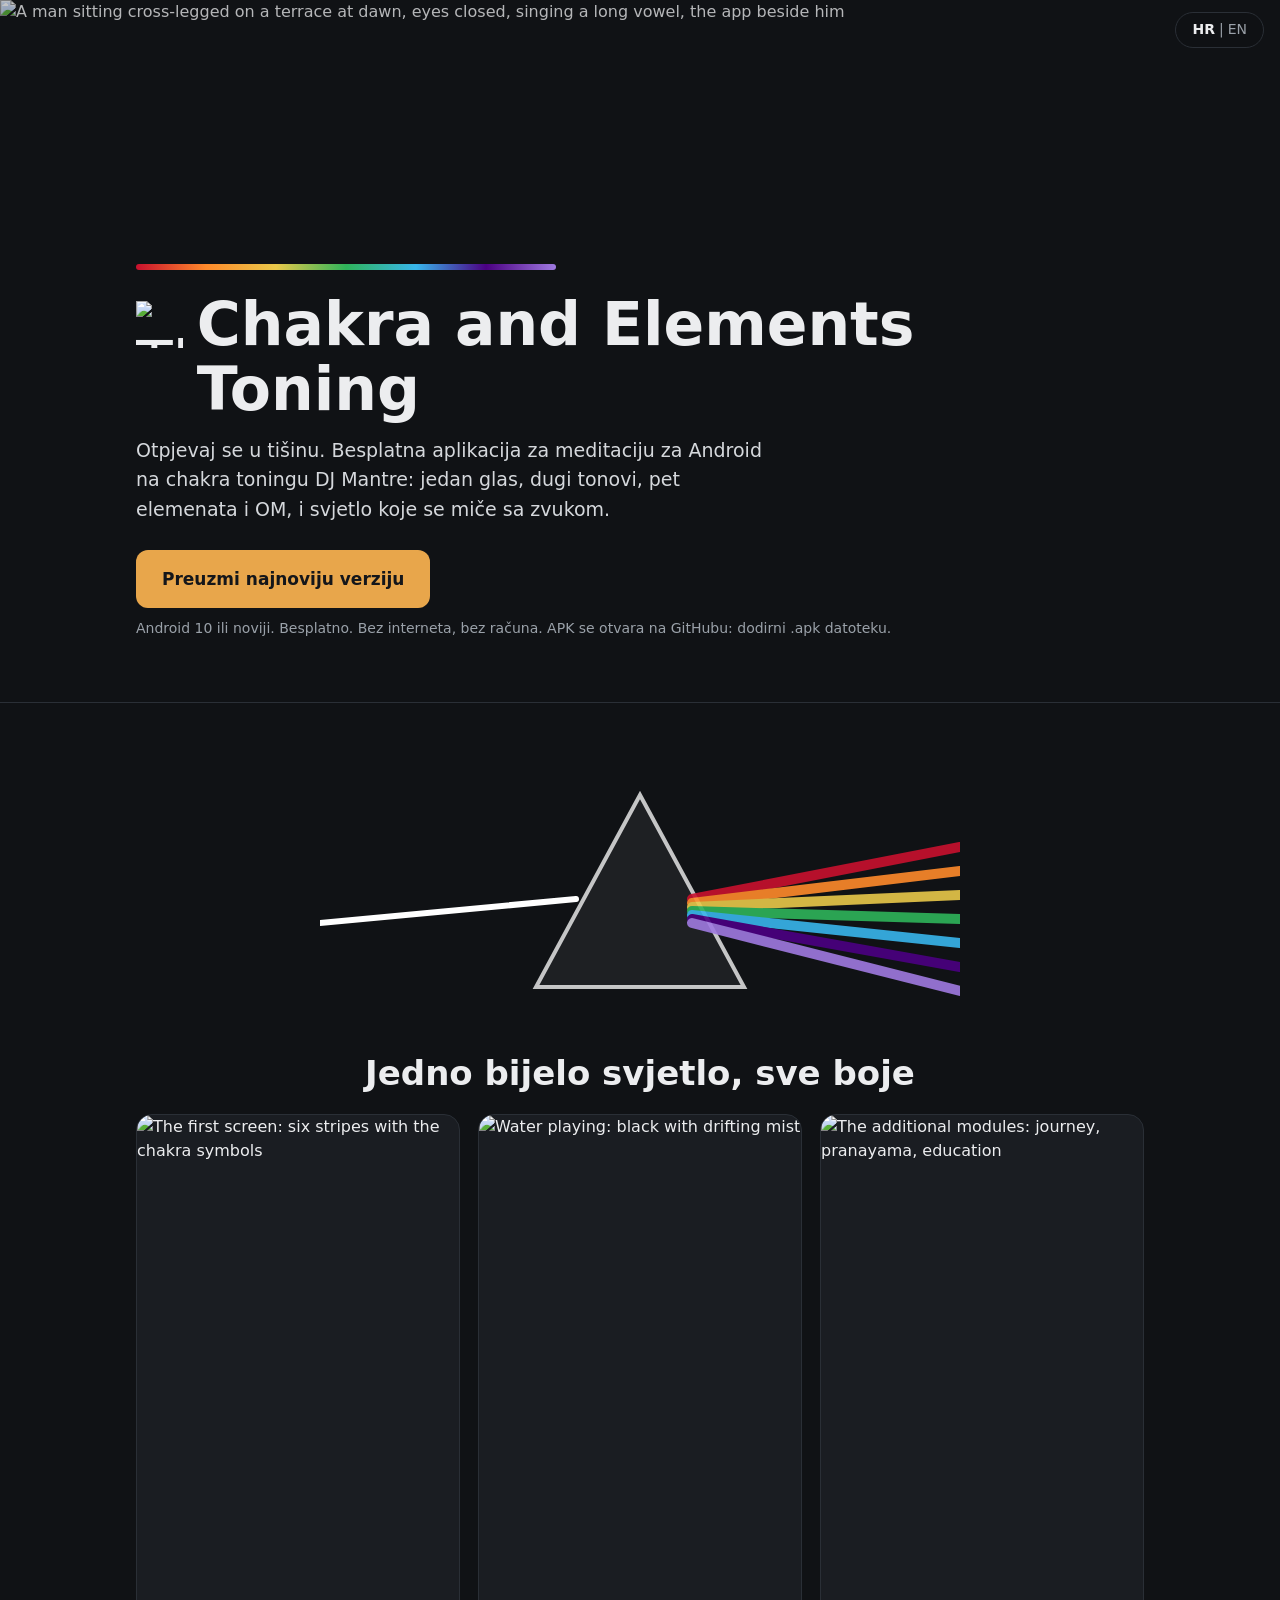
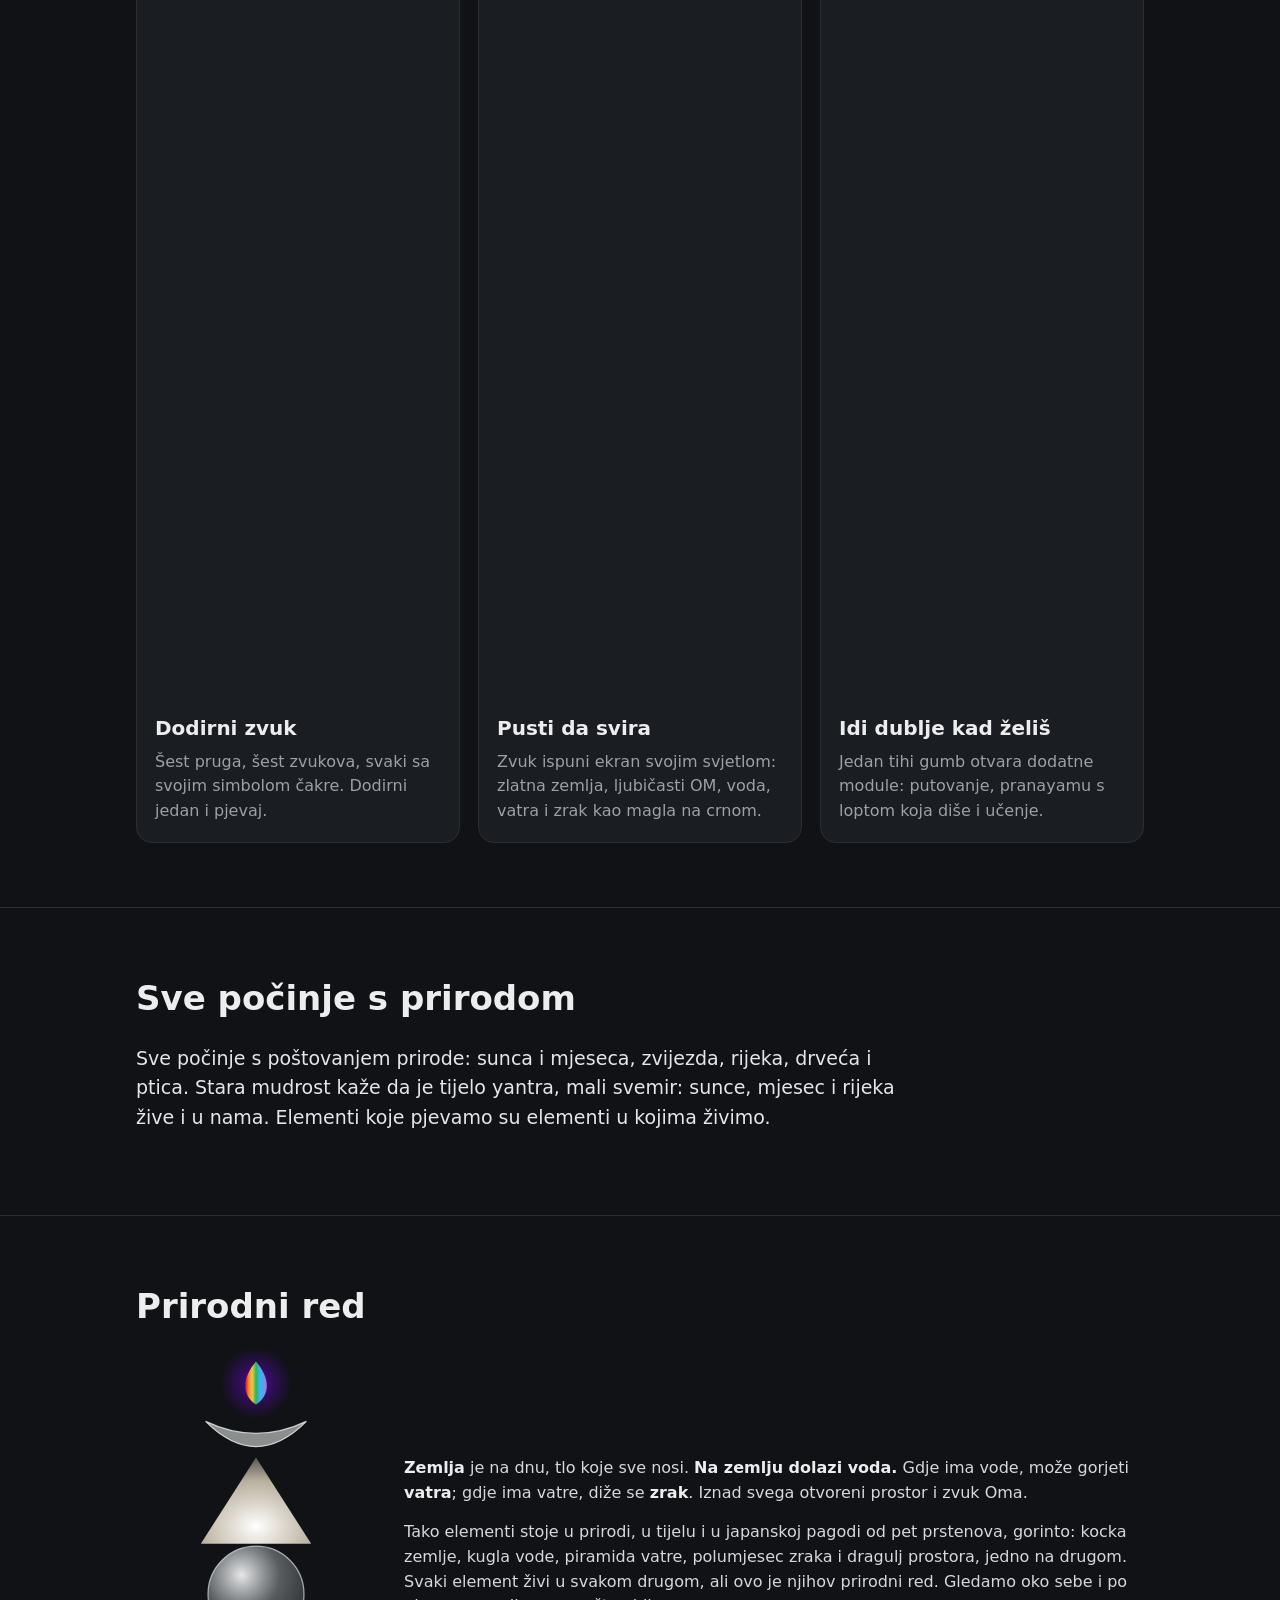
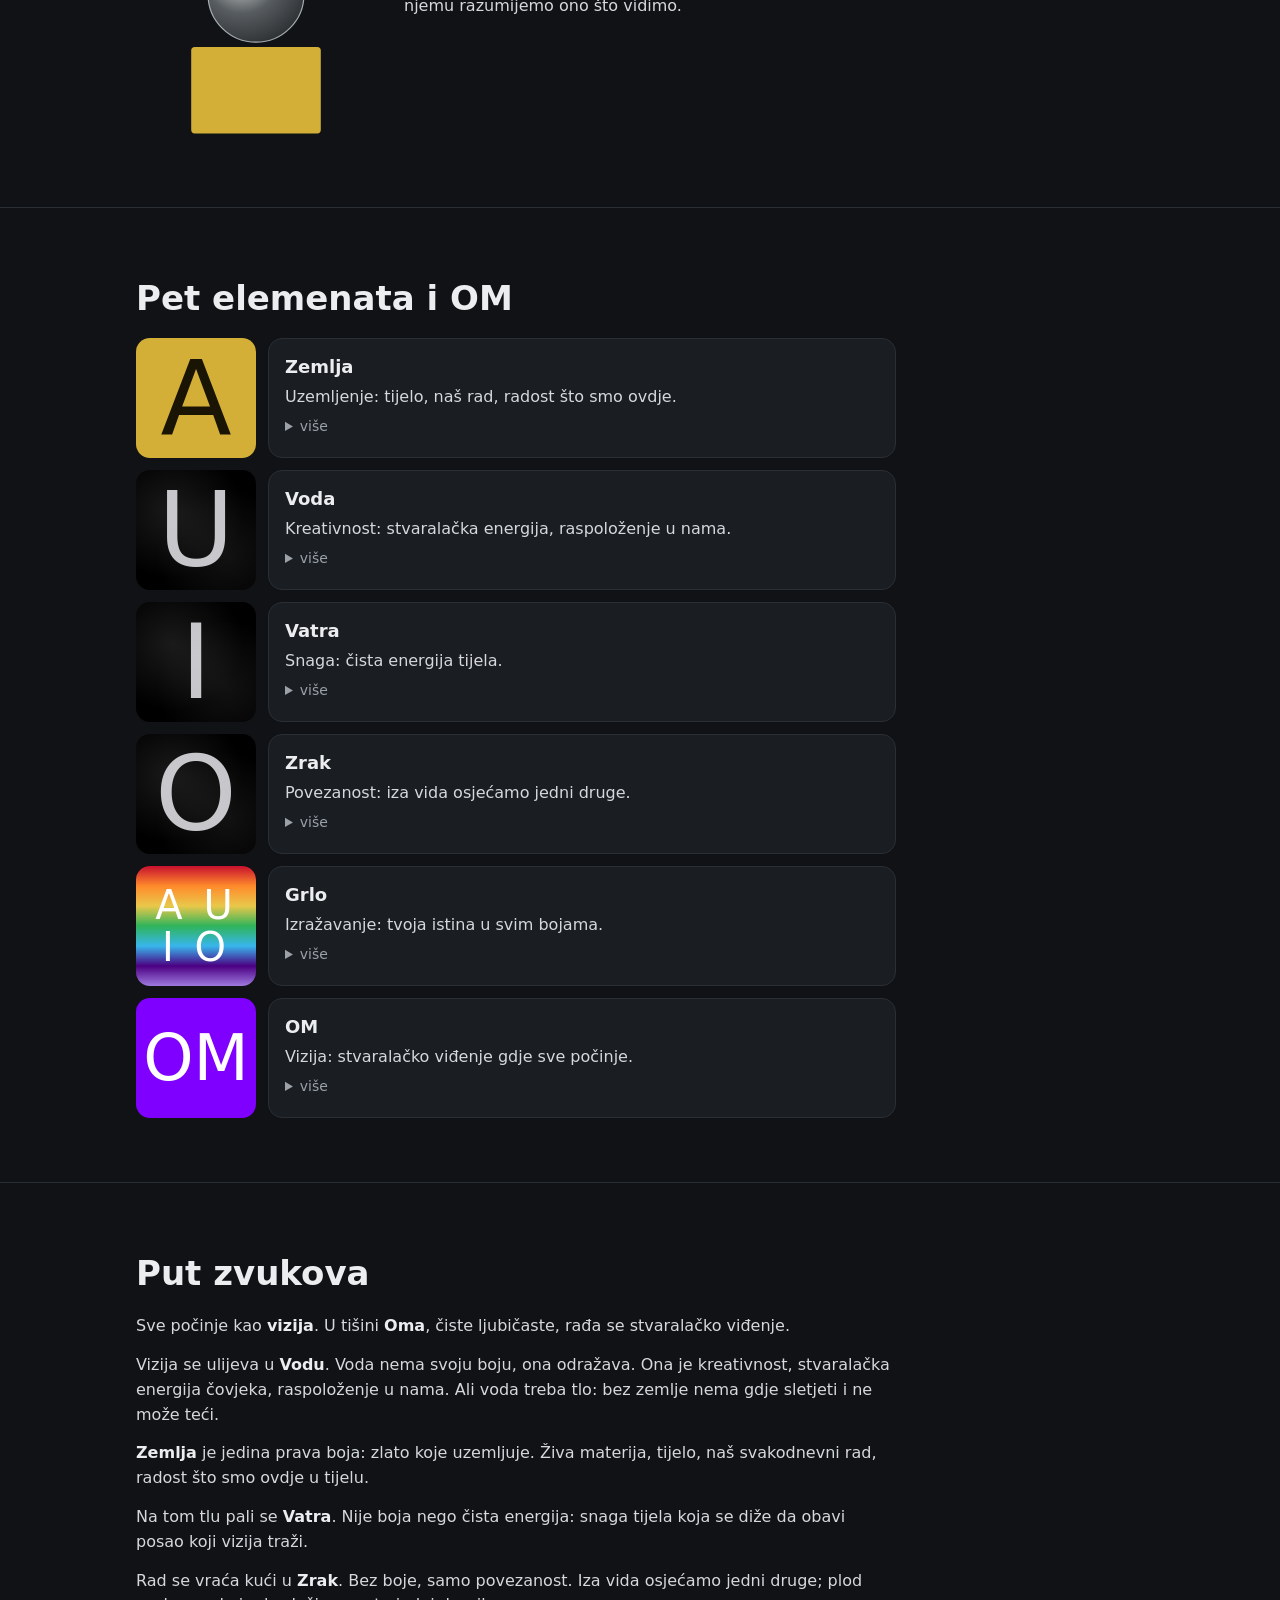
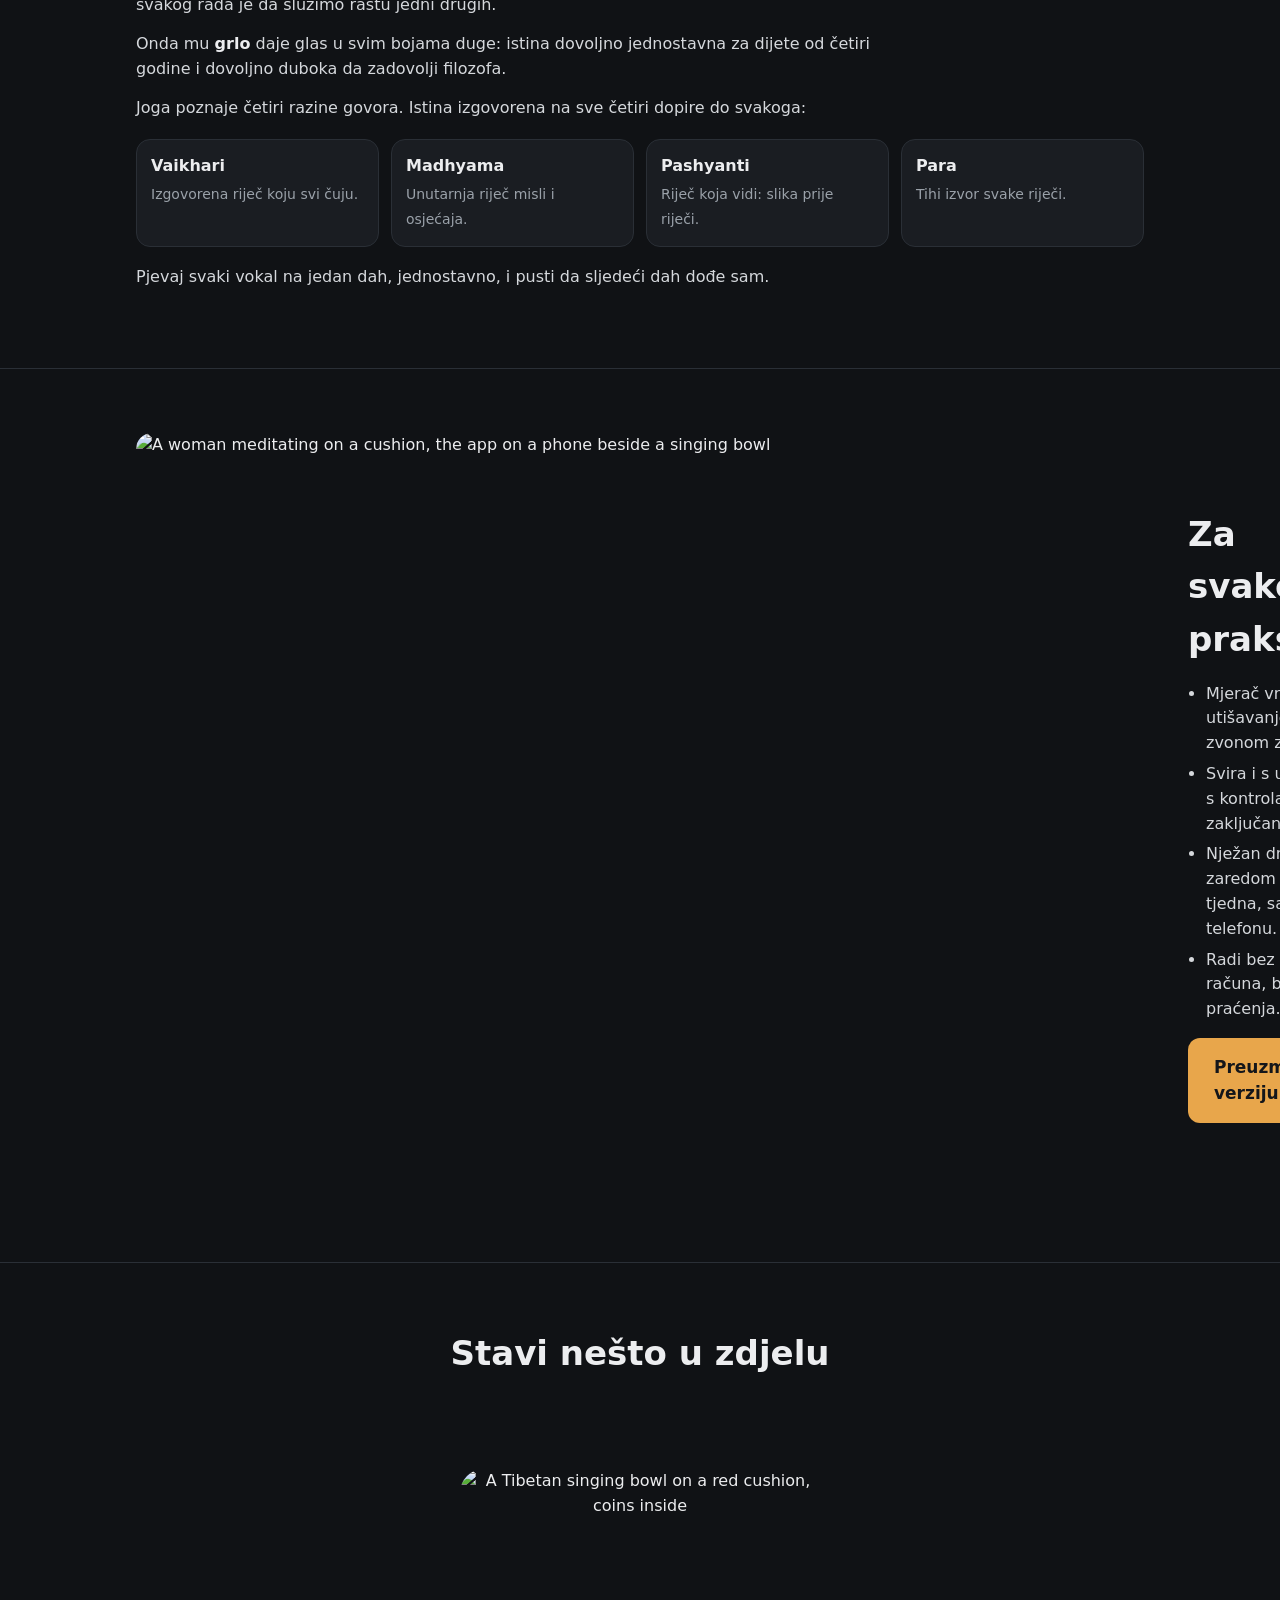
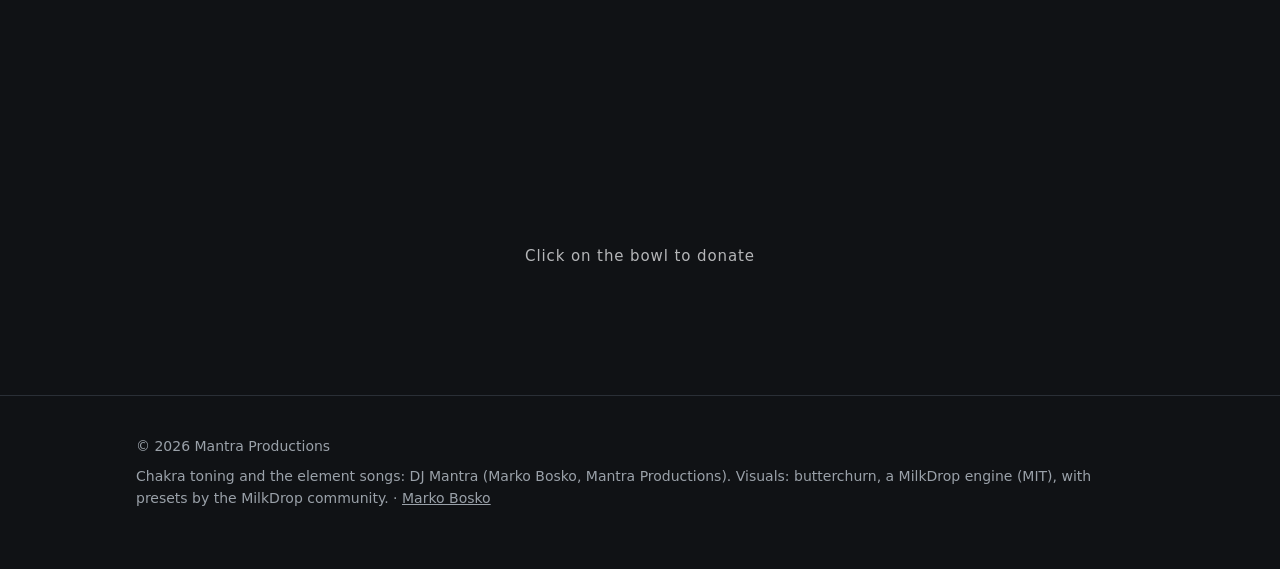
==== commit 641f0494: "v12 and site: © 2026 Mantra Productions at the bottom of About and in the footer (Marko 10.11.2026);" ====
--- a/site/hr/index.html
+++ b/site/hr/index.html
@@ -342,6 +342,7 @@
 </main>
 
 <footer><div class="wrap">
+  <p style="margin:0 0 8px">© 2026 Mantra Productions</p>
   Chakra toning and the element songs: DJ Mantra (Marko Bosko, Mantra Productions). Visuals: butterchurn, a MilkDrop engine (MIT), with presets by the MilkDrop community.
   · <a href="https://markobosko.pages.dev/#/kod">Marko Bosko</a>
 </div></footer>
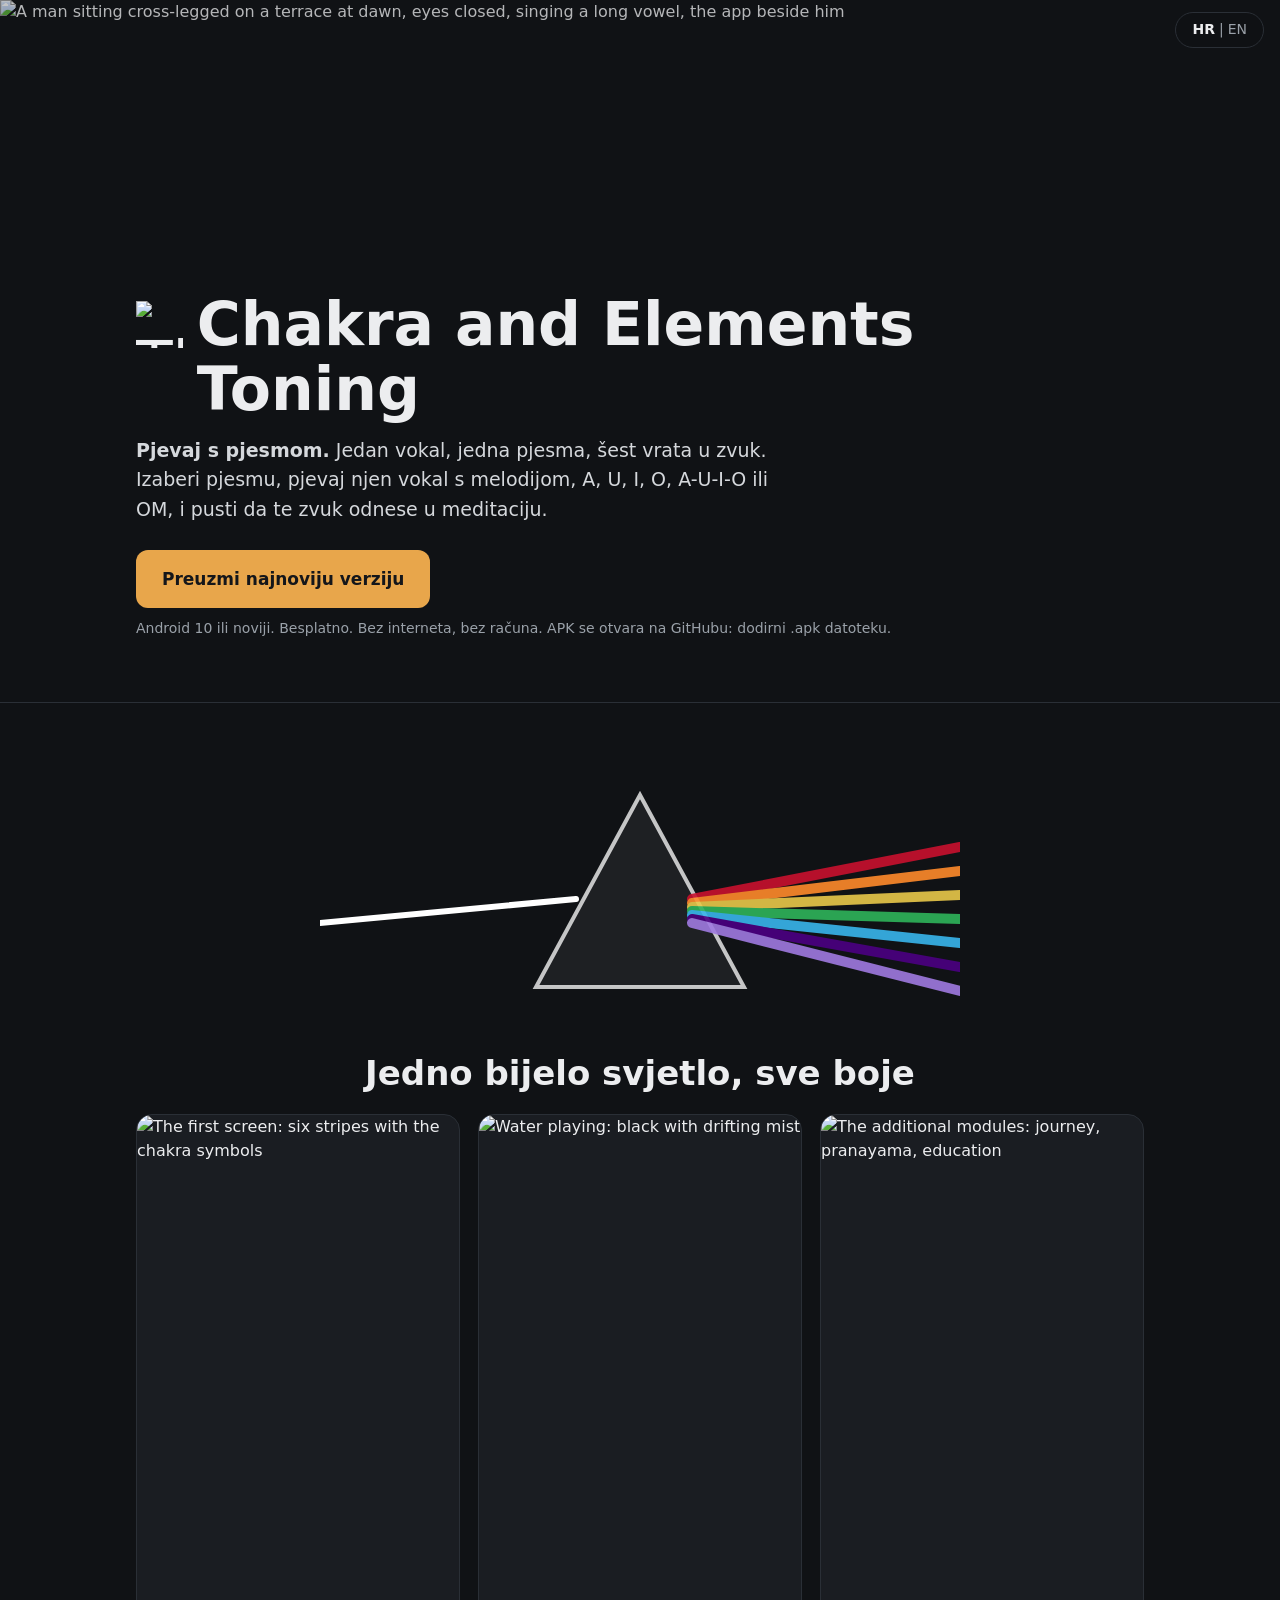
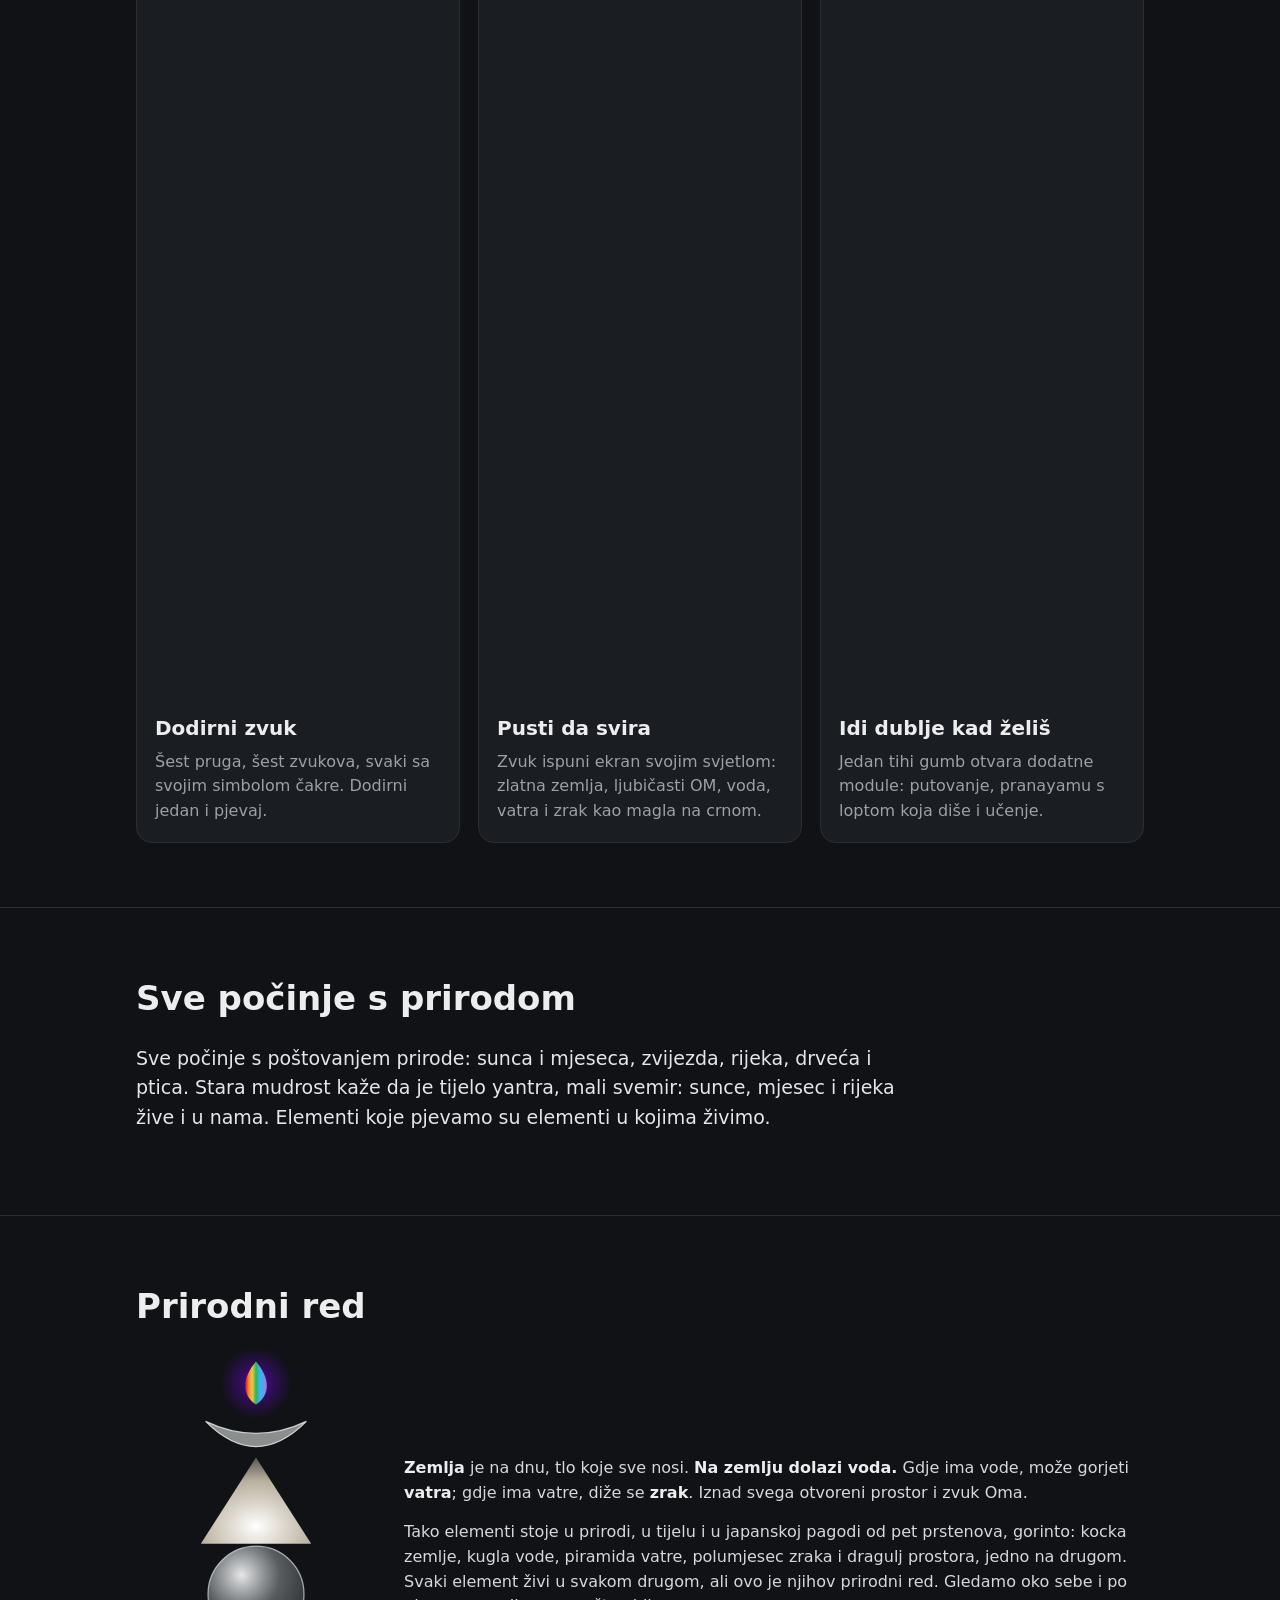
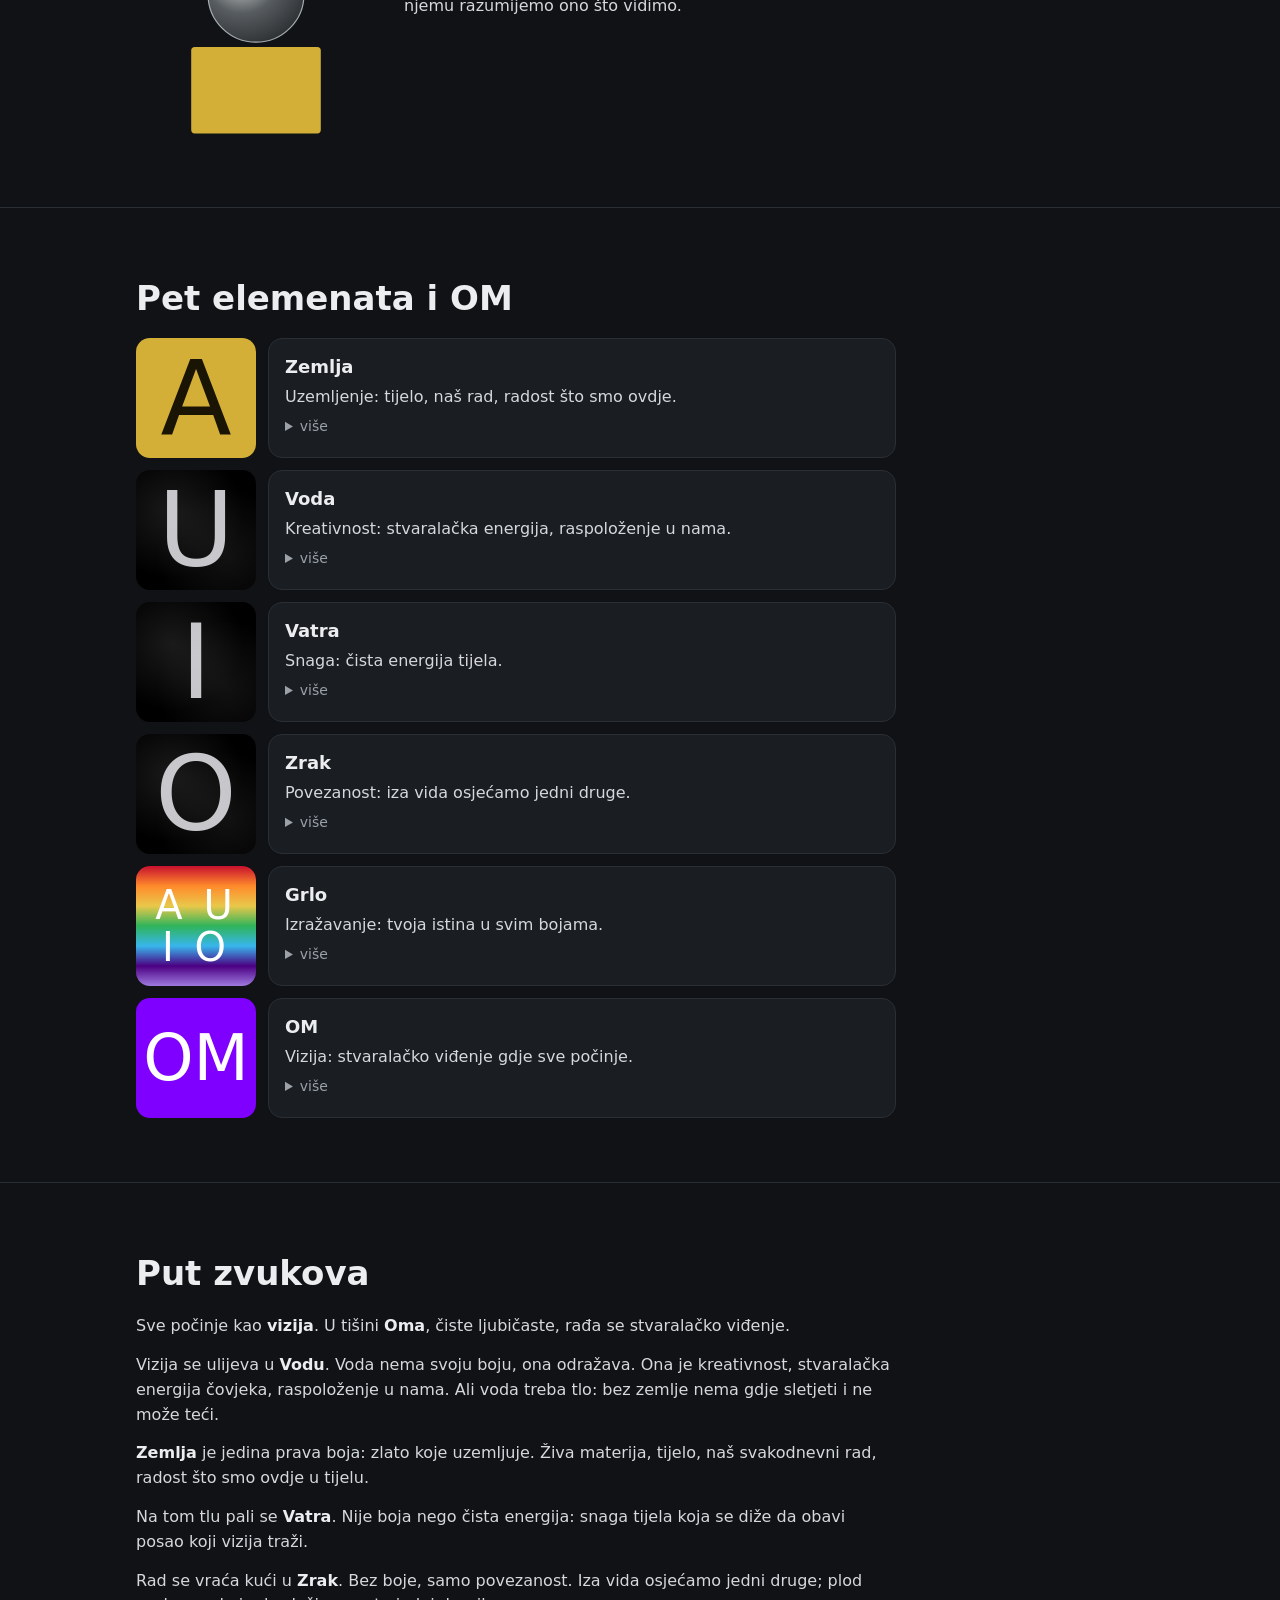
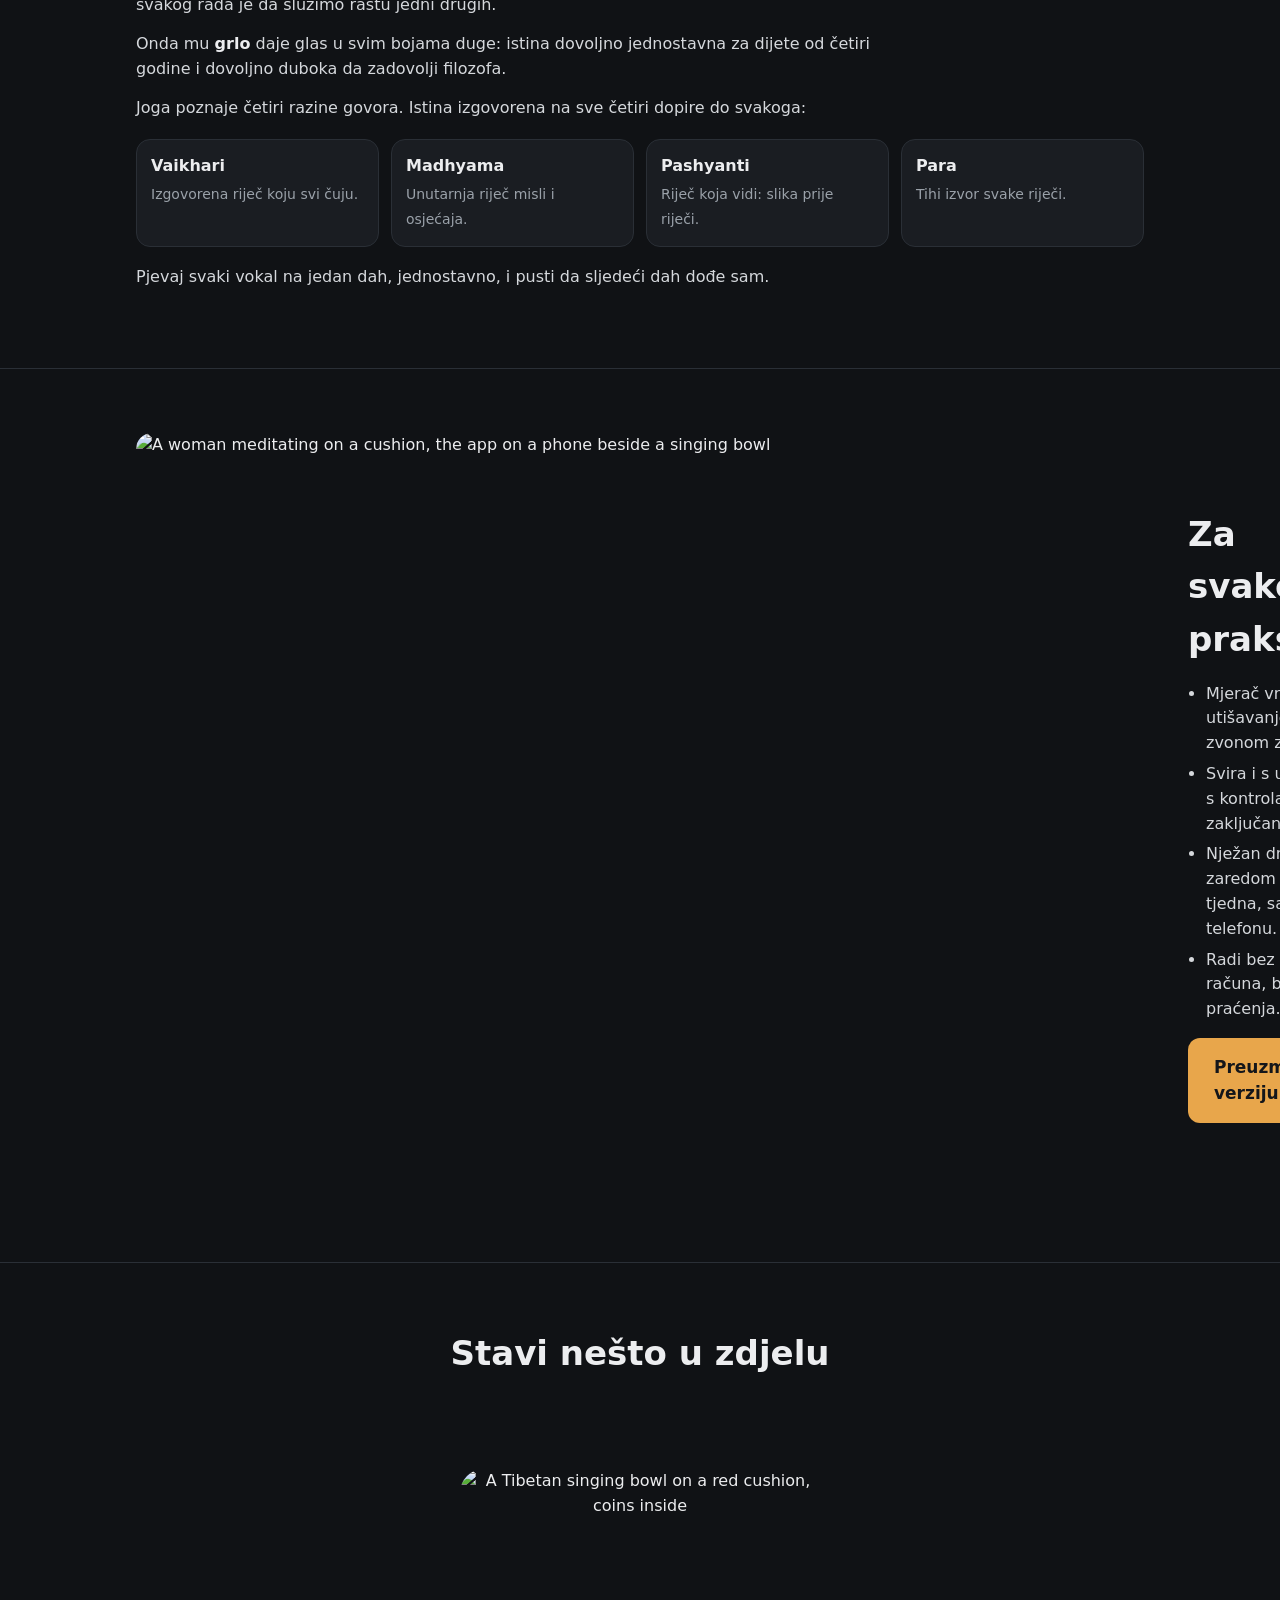
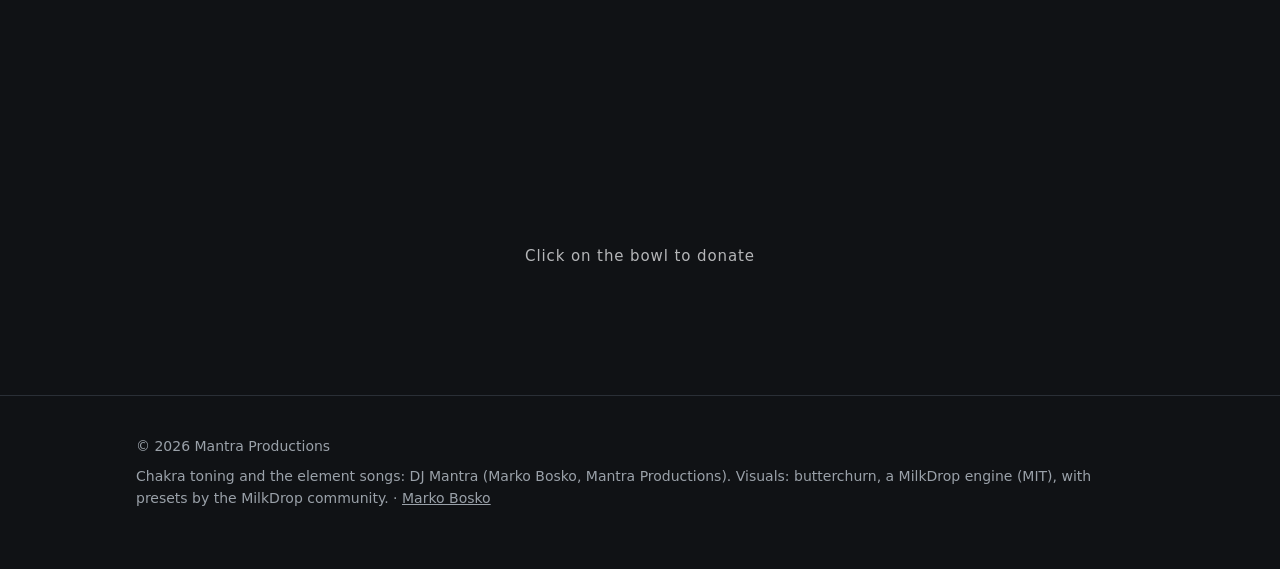
==== commit baf79b2c: "v13 and site: a sing-along (Marko 10.11.2026): each stripe shows its vowel and 'Sing A with the melo" ====
--- a/site/hr/index.html
+++ b/site/hr/index.html
@@ -4,8 +4,8 @@
 <meta charset="utf-8">
 <meta name="viewport" content="width=device-width, initial-scale=1">
 <!-- SEO (MANTRA_MANIFEST kits/seo; TAKEOVER "SEO checklist"): the HR page is generated by tools/build_site.py -->
-<title>Chakra and Elements Toning: besplatna aplikacija za chakra toning meditaciju za Android</title>
-<meta name="description" content="Pjevaj pet elemenata i OM uz chakra toning DJ Mantre: vođeni toning s MilkDrop slikama, zvukovi elemenata za pjevanje, krug za disanje i nježno zvono. Besplatno, bez interneta, bez računa.">
+<title>Chakra and Elements Toning: aplikacija za meditaciju pjevanjem za Android</title>
+<meta name="description" content="Pjevaj i meditiraj u zvuku: šest pjesama, svaka sa svojim vokalom (A, U, I, O, A-U-I-O, OM). Prati melodiju svojim glasom. Besplatno za Android, bez interneta, bez računa.">
 <link rel="canonical" href="https://chakra-and-elements-toning.pages.dev/hr/">
 <link rel="alternate" hreflang="en" href="https://chakra-and-elements-toning.pages.dev/">
 <link rel="alternate" hreflang="hr" href="https://chakra-and-elements-toning.pages.dev/hr/">
@@ -18,24 +18,24 @@
 <meta property="og:locale" content="hr_HR">
 <meta property="og:locale:alternate" content="en_US">
 <meta property="og:url" content="https://chakra-and-elements-toning.pages.dev/hr/">
-<meta property="og:title" content="Chakra and Elements Toning: pjevaj pet elemenata i OM">
-<meta property="og:description" content="Besplatna aplikacija za meditaciju za Android na chakra toningu DJ Mantre. Bez interneta, bez računa.">
+<meta property="og:title" content="Chakra and Elements Toning: pjevaj, jedan vokal, jedna pjesma">
+<meta property="og:description" content="Šest pjesama, svaka sa svojim vokalom: pjevaj s melodijom i meditiraj u zvuku. Besplatno, bez interneta, bez računa.">
 <meta property="og:image" content="https://chakra-and-elements-toning.pages.dev/img/og.jpg">
 <meta property="og:image:width" content="1200">
 <meta property="og:image:height" content="630">
 <meta property="og:image:alt" content="A man singing a long vowel on a terrace at dawn">
 <meta name="twitter:card" content="summary_large_image">
 <meta name="twitter:title" content="Chakra and Elements Toning">
-<meta name="twitter:description" content="Besplatna aplikacija za meditaciju za Android na chakra toningu DJ Mantre. Bez interneta, bez računa.">
+<meta name="twitter:description" content="Šest pjesama, svaka sa svojim vokalom: pjevaj s melodijom i meditiraj u zvuku. Besplatno, bez interneta, bez računa.">
 <meta name="twitter:image" content="https://chakra-and-elements-toning.pages.dev/img/og.jpg">
-<link rel="icon" href="/favicon.ico?v=4" sizes="any">
-<link rel="icon" type="image/svg+xml" href="/logo.svg?v=4">
-<link rel="icon" type="image/png" sizes="32x32" href="/favicon-32.png?v=4">
-<link rel="icon" type="image/png" sizes="192x192" href="/icon-192.png?v=4">
-<link rel="apple-touch-icon" href="/icon-180.png?v=4">
+<link rel="icon" href="/favicon.ico?v=5" sizes="any">
+<link rel="icon" type="image/svg+xml" href="/logo.svg?v=5">
+<link rel="icon" type="image/png" sizes="32x32" href="/favicon-32.png?v=5">
+<link rel="icon" type="image/png" sizes="192x192" href="/icon-192.png?v=5">
+<link rel="apple-touch-icon" href="/icon-180.png?v=5">
 <link rel="preload" as="image" href="/img/hero.webp" type="image/webp" fetchpriority="high">
 <script type="application/ld+json">{"@context":"https://schema.org","@graph":[
- {"@type":"MobileApplication","@id":"https://chakra-and-elements-toning.pages.dev/#app","name":"Chakra and Elements Toning","alternateName":"Chakra and Elements Toning (Mantra)","url":"https://chakra-and-elements-toning.pages.dev/","description":"A free meditation app for Android on DJ Mantra's chakra toning: a guided toning with MilkDrop visuals, the five elements and OM to sing along, a breath circle and a soft bell.","applicationCategory":"HealthApplication","applicationSubCategory":"Meditation","operatingSystem":"Android 10+","inLanguage":["en","hr"],"isAccessibleForFree":true,"offers":{"@type":"Offer","price":"0","priceCurrency":"EUR"},"downloadUrl":"https://github.com/markoboskoauroville/CHAKRA_ELEMENTS_TONING/releases/latest","installUrl":"https://github.com/markoboskoauroville/CHAKRA_ELEMENTS_TONING/releases/latest","image":"https://chakra-and-elements-toning.pages.dev/img/og.jpg","screenshot":["https://chakra-and-elements-toning.pages.dev/img/start.webp","https://chakra-and-elements-toning.pages.dev/img/journey.webp","https://chakra-and-elements-toning.pages.dev/img/modules.webp"],"author":{"@id":"https://chakra-and-elements-toning.pages.dev/#marko"},"publisher":{"@id":"https://chakra-and-elements-toning.pages.dev/#org"}},
+ {"@type":"MobileApplication","@id":"https://chakra-and-elements-toning.pages.dev/#app","name":"Chakra and Elements Toning","alternateName":"Chakra and Elements Toning (Mantra)","url":"https://chakra-and-elements-toning.pages.dev/","description":"A sing-along meditation app for Android: six songs by DJ Mantra, one vowel each (A, U, I, O, A-U-I-O, OM). You follow the melody with that vowel and meditate in the sound. Pranayama and the philosophy of the elements inside.","applicationCategory":"HealthApplication","applicationSubCategory":"Meditation","operatingSystem":"Android 10+","inLanguage":["en","hr"],"isAccessibleForFree":true,"offers":{"@type":"Offer","price":"0","priceCurrency":"EUR"},"downloadUrl":"https://github.com/markoboskoauroville/CHAKRA_ELEMENTS_TONING/releases/latest","installUrl":"https://github.com/markoboskoauroville/CHAKRA_ELEMENTS_TONING/releases/latest","image":"https://chakra-and-elements-toning.pages.dev/img/og.jpg","screenshot":["https://chakra-and-elements-toning.pages.dev/img/start.webp","https://chakra-and-elements-toning.pages.dev/img/journey.webp","https://chakra-and-elements-toning.pages.dev/img/modules.webp"],"author":{"@id":"https://chakra-and-elements-toning.pages.dev/#marko"},"publisher":{"@id":"https://chakra-and-elements-toning.pages.dev/#org"}},
  {"@type":"Organization","@id":"https://chakra-and-elements-toning.pages.dev/#org","name":"Mantra Productions","url":"https://markobosko.pages.dev","logo":"https://chakra-and-elements-toning.pages.dev/icon-512.png","founder":{"@id":"https://chakra-and-elements-toning.pages.dev/#marko"}},
  {"@type":"Person","@id":"https://chakra-and-elements-toning.pages.dev/#marko","name":"Marko Bosko","alternateName":"DJ Mantra","url":"https://markobosko.pages.dev"},
  {"@type":"WebSite","@id":"https://chakra-and-elements-toning.pages.dev/#site","url":"https://chakra-and-elements-toning.pages.dev/","name":"Chakra and Elements Toning","inLanguage":["en","hr"],"potentialAction":{"@type":"DonateAction","name":"Put something in the bowl","target":"https://revolut.me/mbosko0612"}}
@@ -127,9 +127,9 @@
 <header class="hero">
   <picture><source srcset="/img/hero.webp" type="image/webp"><img class="bg" src="/img/hero.jpg" width="1024" height="572" fetchpriority="high" alt="A man sitting cross-legged on a terrace at dawn, eyes closed, singing a long vowel, the app beside him"></picture>
   <div class="wrap">
-    <div class="rainbow" role="presentation"></div>
-    <div class="titleRow"><img class="titleIcon" src="/logo.svg?v=4" width="48" height="48" alt="The app icon: six stripes of the elements in a circle"><h1>Chakra and Elements Toning</h1></div>
-    <p class="lead"><span lang="en">Sing yourself quiet. A free meditation app for Android built on DJ Mantra's chakra toning: one voice, held notes, five elements and OM, and light that moves with the sound.</span><span lang="hr">Otpjevaj se u tišinu. Besplatna aplikacija za meditaciju za Android na chakra toningu DJ Mantre: jedan glas, dugi tonovi, pet elemenata i OM, i svjetlo koje se miče sa zvukom.</span></p>
+    
+    <div class="titleRow"><img class="titleIcon" src="/logo.svg?v=5" width="48" height="48" alt="The heart chakra: a circle with the six-pointed star"><h1>Chakra and Elements Toning</h1></div>
+    <p class="lead"><span lang="en"><b>Sing along.</b> One vowel, one song, six doors into sound. Pick a song, sing its vowel with the melody, A, U, I, O, A-U-I-O or OM, and let the sound carry you into meditation.</span><span lang="hr"><b>Pjevaj s pjesmom.</b> Jedan vokal, jedna pjesma, šest vrata u zvuk. Izaberi pjesmu, pjevaj njen vokal s melodijom, A, U, I, O, A-U-I-O ili OM, i pusti da te zvuk odnese u meditaciju.</span></p>
     <a class="btn" href="https://github.com/markoboskoauroville/CHAKRA_ELEMENTS_TONING/releases/latest" data-dl-app="chakratoning"><span lang="en">Download the latest version</span><span lang="hr">Preuzmi najnoviju verziju</span></a>
     <p class="small"><span lang="en">Android 10 or newer. Free. Offline, no account, no internet permission. The APK opens on GitHub: tap the .apk file.</span><span lang="hr">Android 10 ili noviji. Besplatno. Bez interneta, bez računa. APK se otvara na GitHubu: dodirni .apk datoteku.</span></p>
   </div>
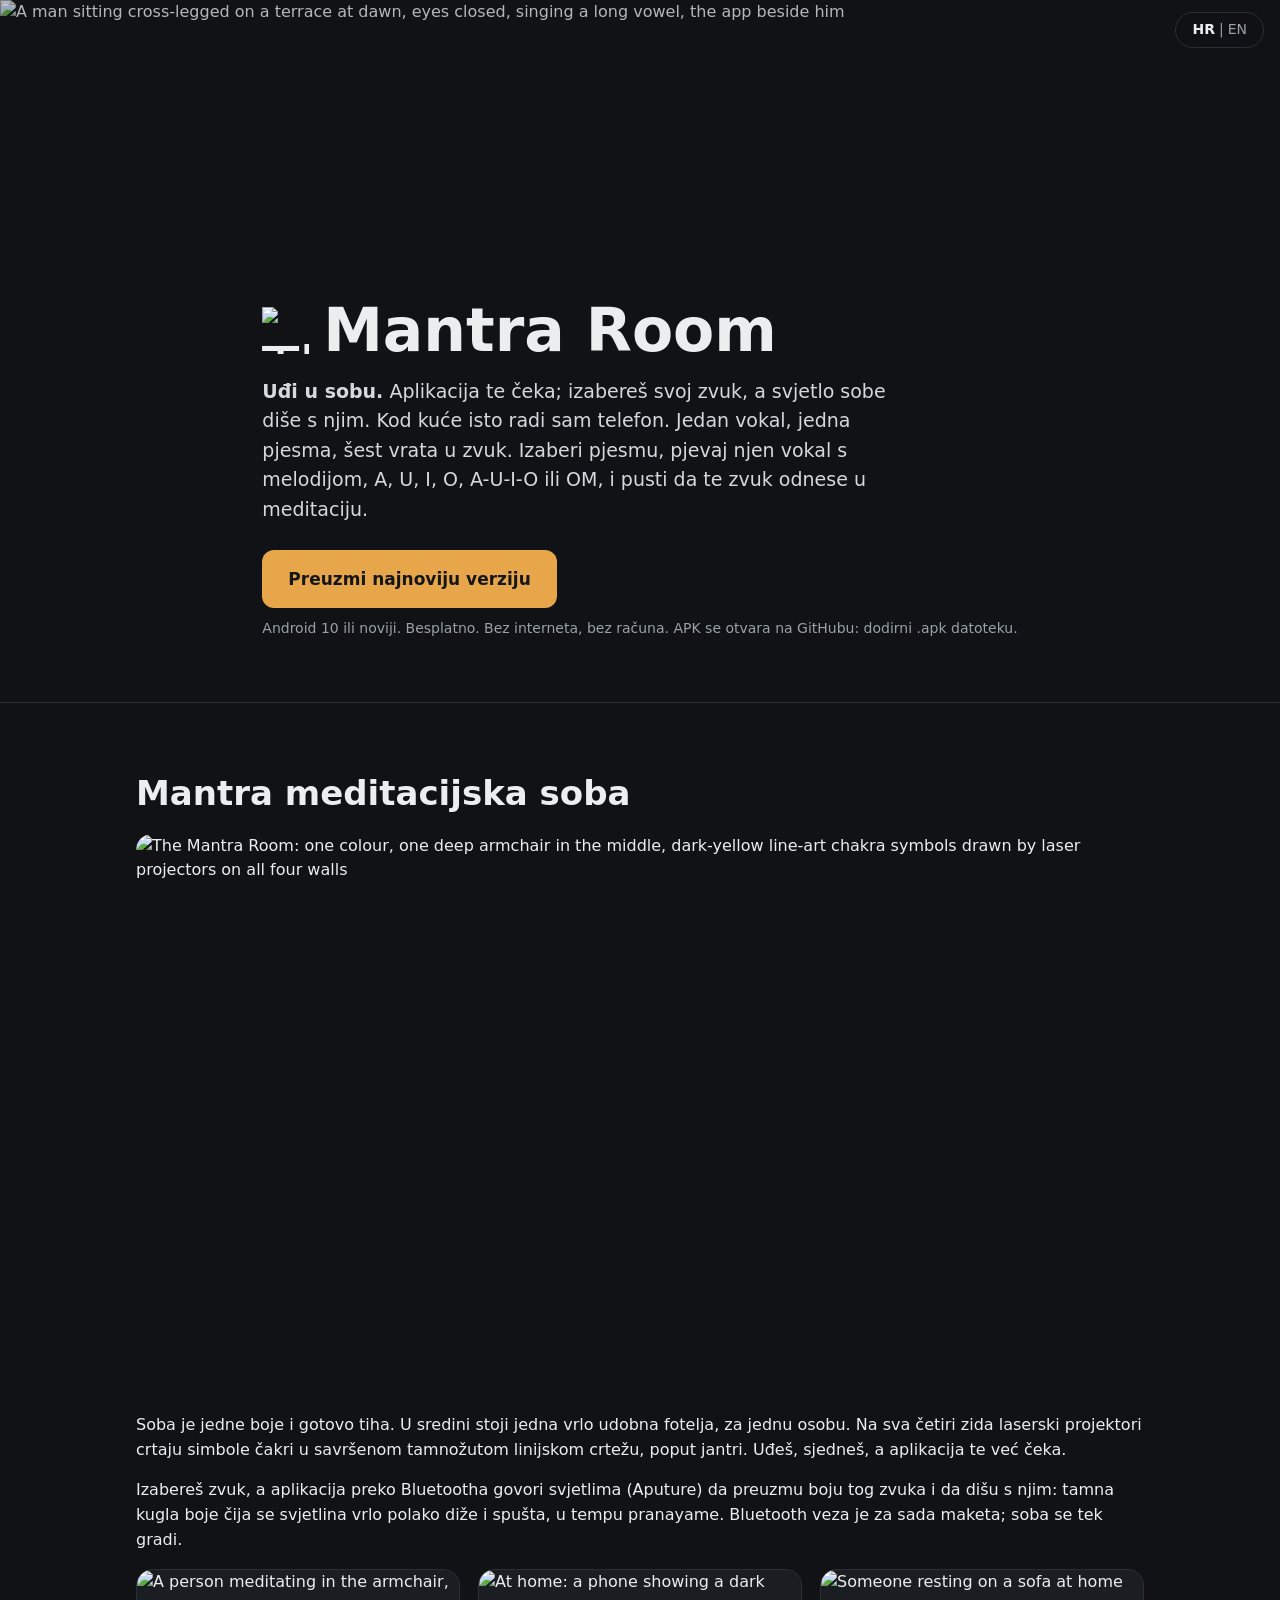
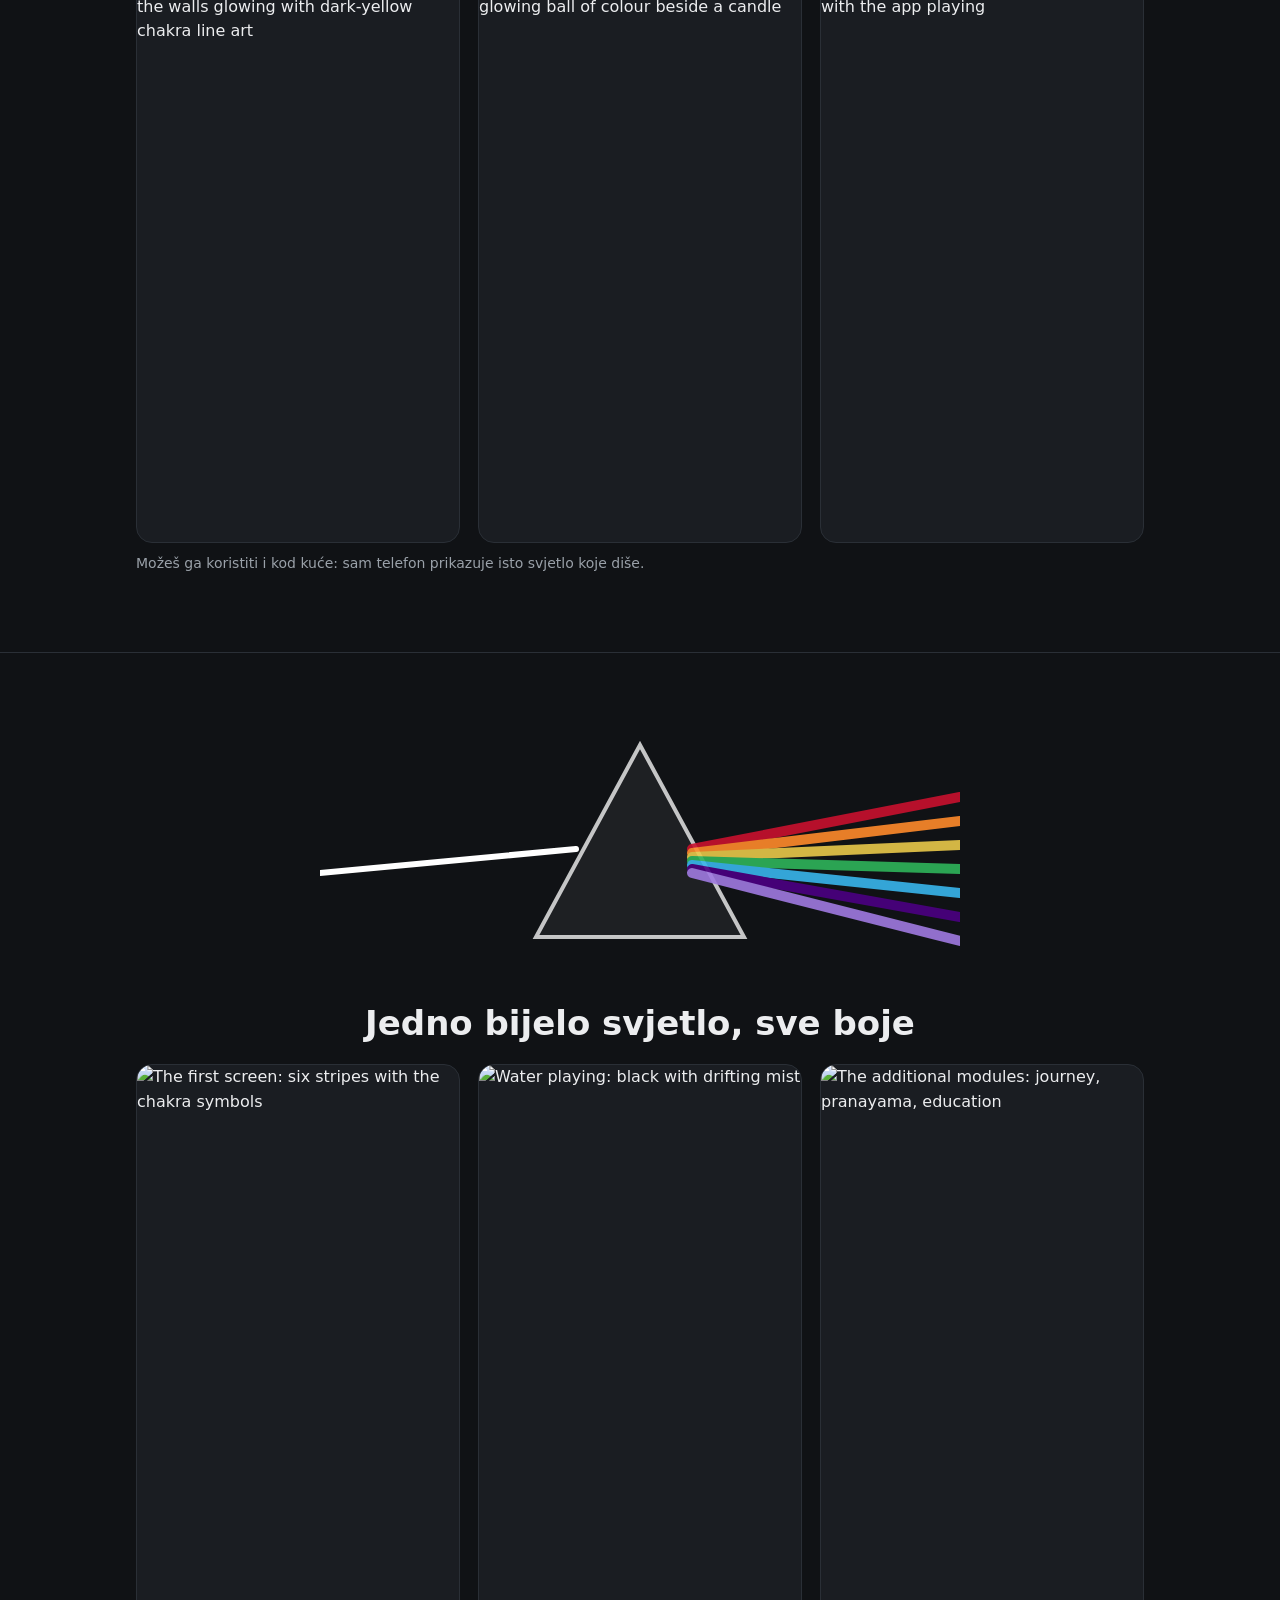
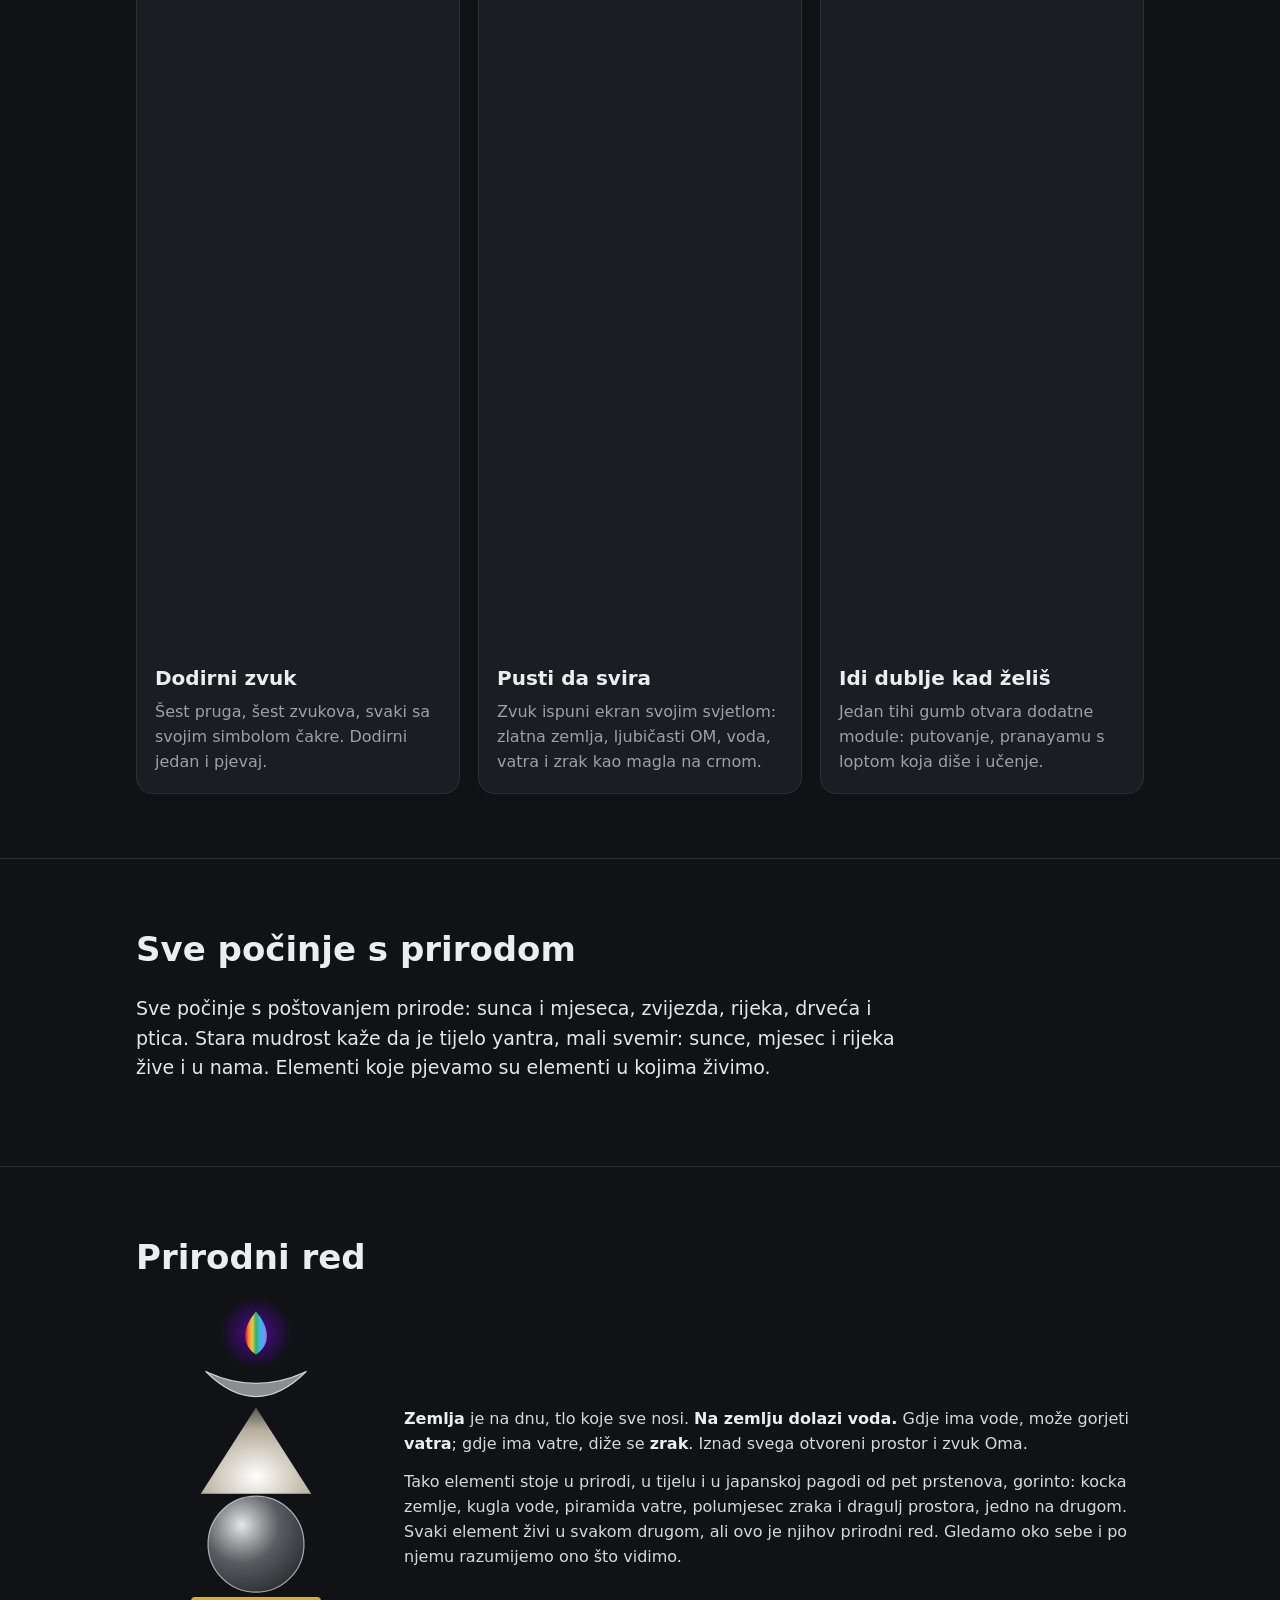
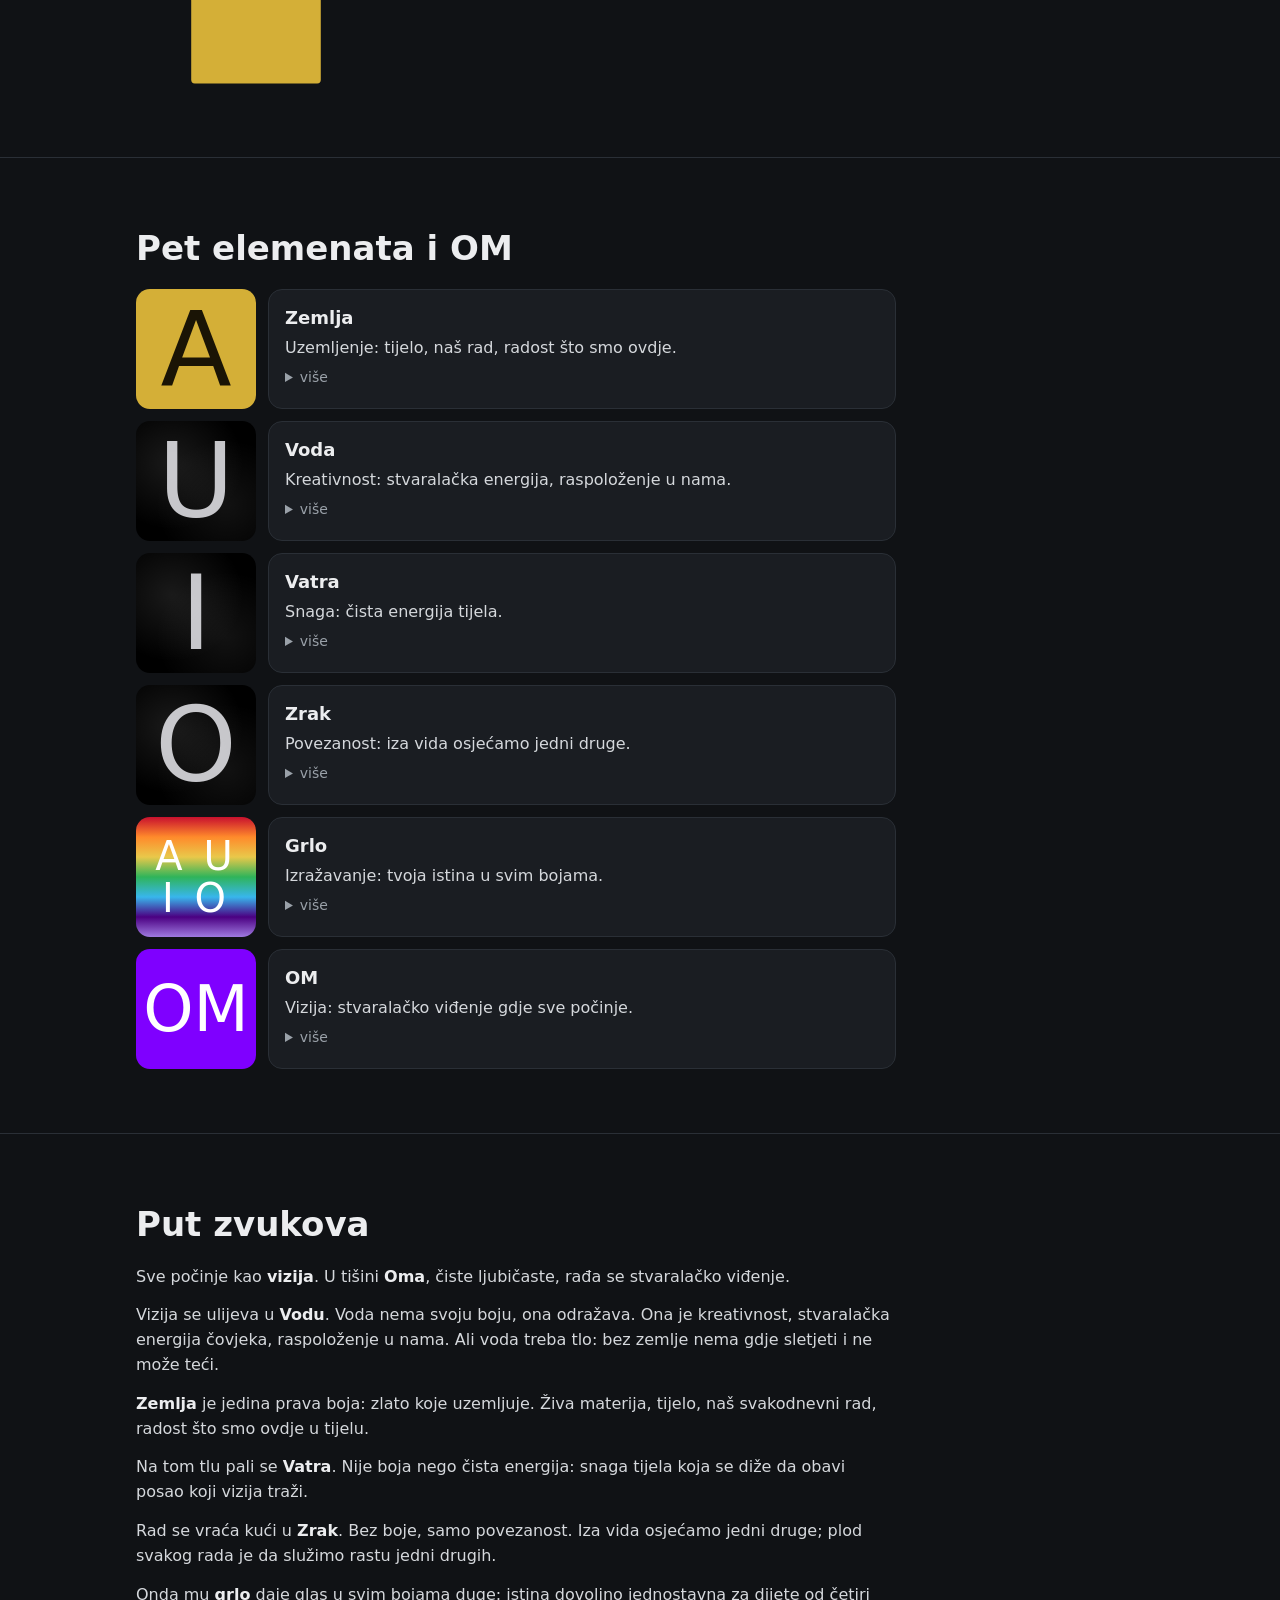
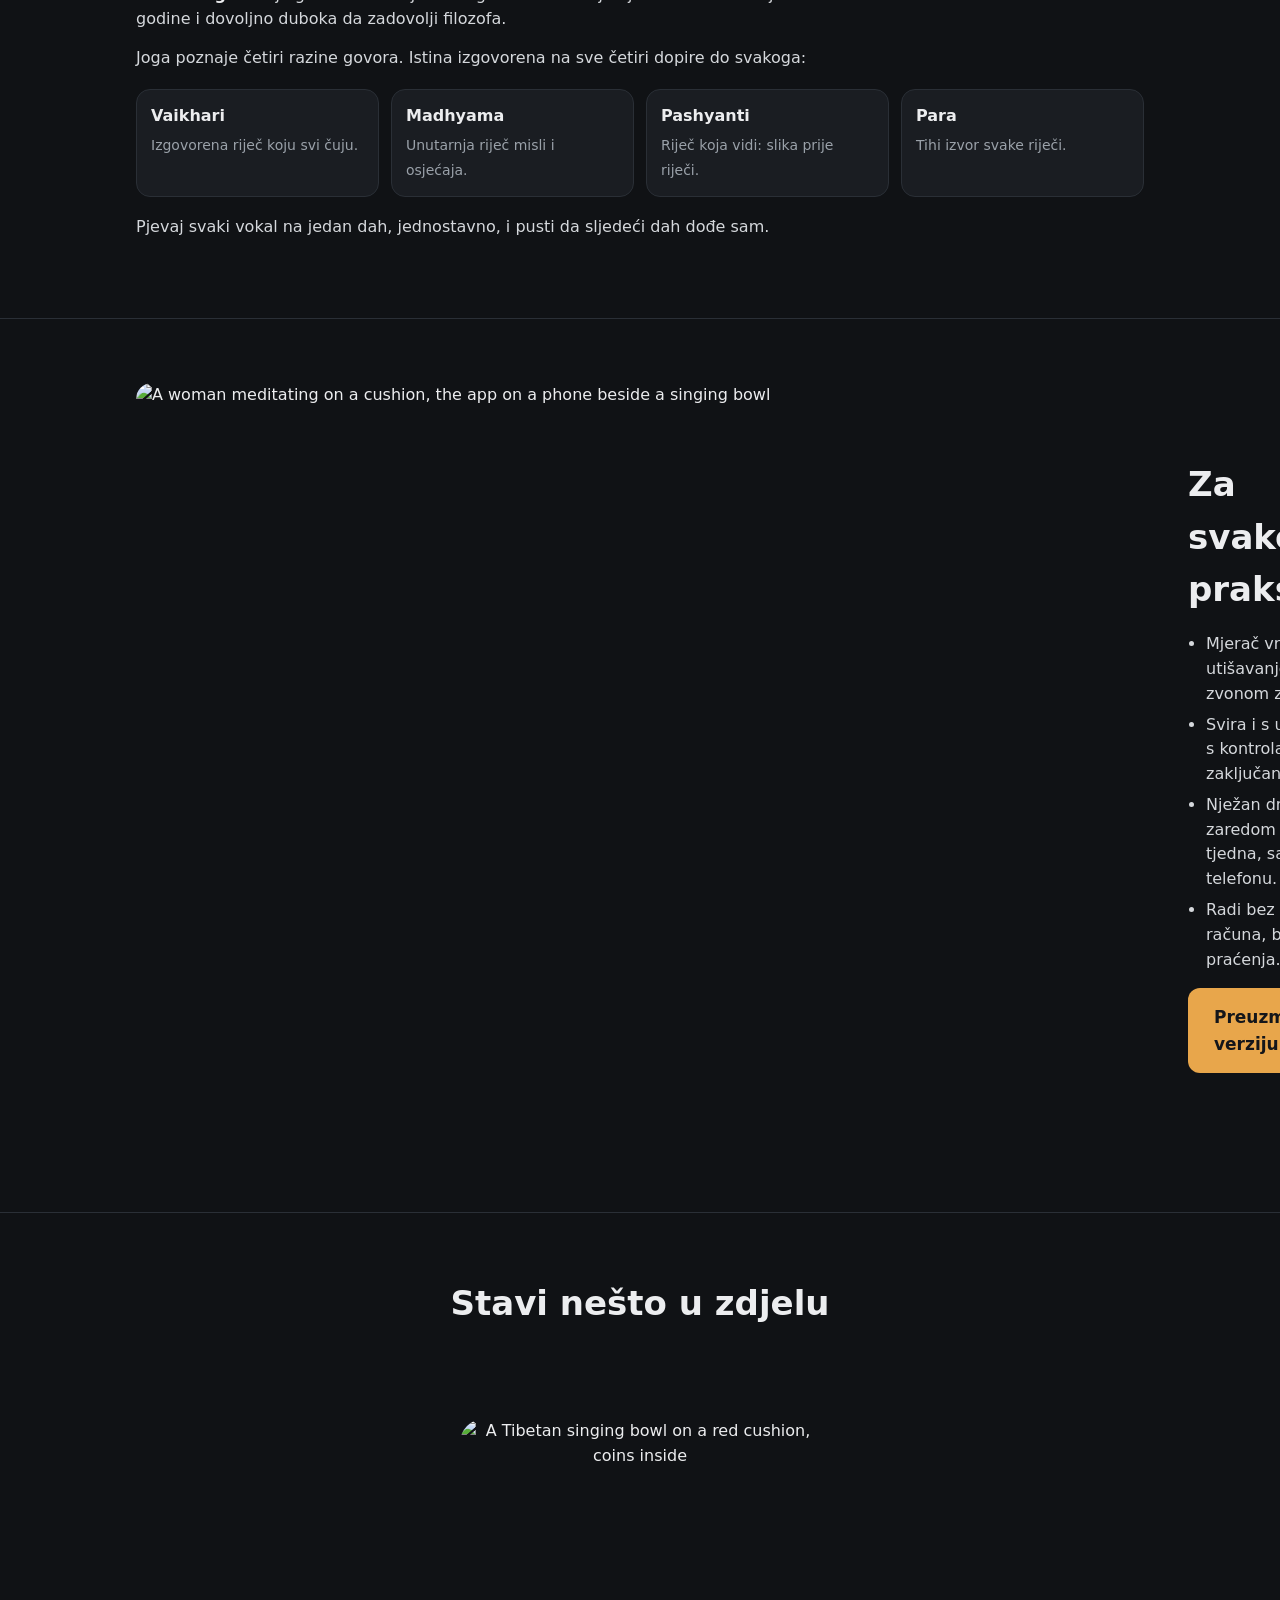
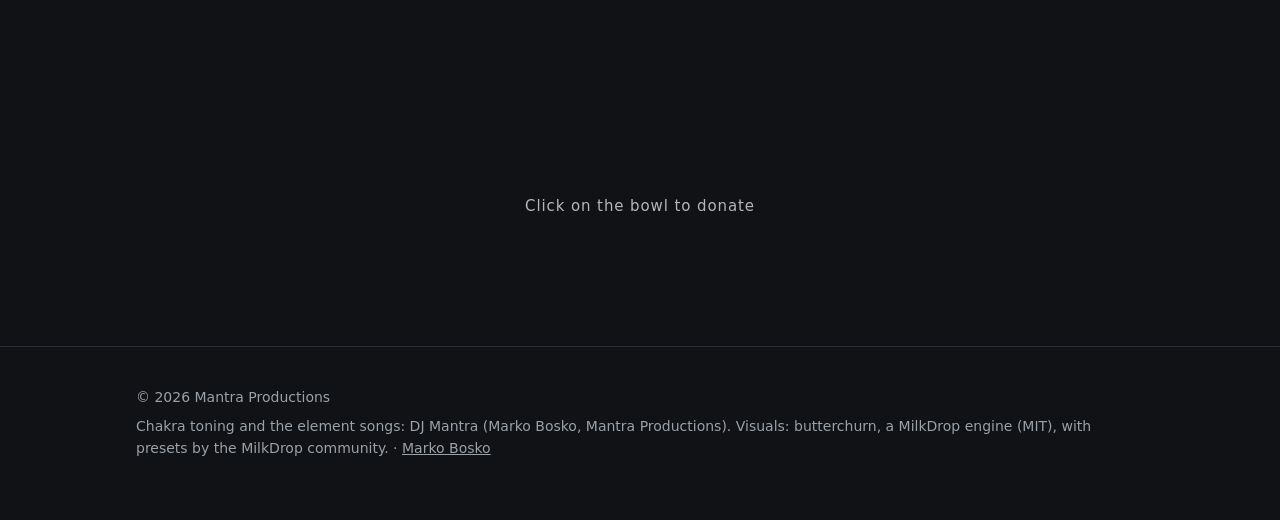
==== commit 72dd2eae: "Request 30 (word for word)" ====
--- a/site/hr/index.html
+++ b/site/hr/index.html
@@ -4,30 +4,30 @@
 <meta charset="utf-8">
 <meta name="viewport" content="width=device-width, initial-scale=1">
 <!-- SEO (MANTRA_MANIFEST kits/seo; TAKEOVER "SEO checklist"): the HR page is generated by tools/build_site.py -->
-<title>Chakra and Elements Toning: aplikacija za meditaciju pjevanjem za Android</title>
+<title>Mantra Room: Mantra meditacijska soba i aplikacija za pjevanje za Android</title>
 <meta name="description" content="Pjevaj i meditiraj u zvuku: šest pjesama, svaka sa svojim vokalom (A, U, I, O, A-U-I-O, OM). Prati melodiju svojim glasom. Besplatno za Android, bez interneta, bez računa.">
-<link rel="canonical" href="https://chakra-and-elements-toning.pages.dev/hr/">
-<link rel="alternate" hreflang="en" href="https://chakra-and-elements-toning.pages.dev/">
-<link rel="alternate" hreflang="hr" href="https://chakra-and-elements-toning.pages.dev/hr/">
-<link rel="alternate" hreflang="x-default" href="https://chakra-and-elements-toning.pages.dev/">
+<link rel="canonical" href="https://mantraroom.pages.dev/hr/">
+<link rel="alternate" hreflang="en" href="https://mantraroom.pages.dev/">
+<link rel="alternate" hreflang="hr" href="https://mantraroom.pages.dev/hr/">
+<link rel="alternate" hreflang="x-default" href="https://mantraroom.pages.dev/">
 <meta name="robots" content="index, follow, max-image-preview:large">
 <meta name="author" content="Marko Bosko (DJ Mantra), Mantra Productions">
 <meta name="theme-color" content="#101215">
 <meta property="og:type" content="website">
-<meta property="og:site_name" content="Chakra and Elements Toning">
+<meta property="og:site_name" content="Mantra Room">
 <meta property="og:locale" content="hr_HR">
 <meta property="og:locale:alternate" content="en_US">
-<meta property="og:url" content="https://chakra-and-elements-toning.pages.dev/hr/">
-<meta property="og:title" content="Chakra and Elements Toning: pjevaj, jedan vokal, jedna pjesma">
+<meta property="og:url" content="https://mantraroom.pages.dev/hr/">
+<meta property="og:title" content="Mantra Room: uđi u sobu, izaberi zvuk, pjevaj">
 <meta property="og:description" content="Šest pjesama, svaka sa svojim vokalom: pjevaj s melodijom i meditiraj u zvuku. Besplatno, bez interneta, bez računa.">
-<meta property="og:image" content="https://chakra-and-elements-toning.pages.dev/img/og.jpg">
+<meta property="og:image" content="https://mantraroom.pages.dev/img/og.jpg">
 <meta property="og:image:width" content="1200">
 <meta property="og:image:height" content="630">
 <meta property="og:image:alt" content="A man singing a long vowel on a terrace at dawn">
 <meta name="twitter:card" content="summary_large_image">
-<meta name="twitter:title" content="Chakra and Elements Toning">
+<meta name="twitter:title" content="Mantra Room">
 <meta name="twitter:description" content="Šest pjesama, svaka sa svojim vokalom: pjevaj s melodijom i meditiraj u zvuku. Besplatno, bez interneta, bez računa.">
-<meta name="twitter:image" content="https://chakra-and-elements-toning.pages.dev/img/og.jpg">
+<meta name="twitter:image" content="https://mantraroom.pages.dev/img/og.jpg">
 <link rel="icon" href="/favicon.ico?v=5" sizes="any">
 <link rel="icon" type="image/svg+xml" href="/logo.svg?v=5">
 <link rel="icon" type="image/png" sizes="32x32" href="/favicon-32.png?v=5">
@@ -35,10 +35,10 @@
 <link rel="apple-touch-icon" href="/icon-180.png?v=5">
 <link rel="preload" as="image" href="/img/hero.webp" type="image/webp" fetchpriority="high">
 <script type="application/ld+json">{"@context":"https://schema.org","@graph":[
- {"@type":"MobileApplication","@id":"https://chakra-and-elements-toning.pages.dev/#app","name":"Chakra and Elements Toning","alternateName":"Chakra and Elements Toning (Mantra)","url":"https://chakra-and-elements-toning.pages.dev/","description":"A sing-along meditation app for Android: six songs by DJ Mantra, one vowel each (A, U, I, O, A-U-I-O, OM). You follow the melody with that vowel and meditate in the sound. Pranayama and the philosophy of the elements inside.","applicationCategory":"HealthApplication","applicationSubCategory":"Meditation","operatingSystem":"Android 10+","inLanguage":["en","hr"],"isAccessibleForFree":true,"offers":{"@type":"Offer","price":"0","priceCurrency":"EUR"},"downloadUrl":"https://github.com/markoboskoauroville/CHAKRA_ELEMENTS_TONING/releases/latest","installUrl":"https://github.com/markoboskoauroville/CHAKRA_ELEMENTS_TONING/releases/latest","image":"https://chakra-and-elements-toning.pages.dev/img/og.jpg","screenshot":["https://chakra-and-elements-toning.pages.dev/img/start.webp","https://chakra-and-elements-toning.pages.dev/img/journey.webp","https://chakra-and-elements-toning.pages.dev/img/modules.webp"],"author":{"@id":"https://chakra-and-elements-toning.pages.dev/#marko"},"publisher":{"@id":"https://chakra-and-elements-toning.pages.dev/#org"}},
- {"@type":"Organization","@id":"https://chakra-and-elements-toning.pages.dev/#org","name":"Mantra Productions","url":"https://markobosko.pages.dev","logo":"https://chakra-and-elements-toning.pages.dev/icon-512.png","founder":{"@id":"https://chakra-and-elements-toning.pages.dev/#marko"}},
- {"@type":"Person","@id":"https://chakra-and-elements-toning.pages.dev/#marko","name":"Marko Bosko","alternateName":"DJ Mantra","url":"https://markobosko.pages.dev"},
- {"@type":"WebSite","@id":"https://chakra-and-elements-toning.pages.dev/#site","url":"https://chakra-and-elements-toning.pages.dev/","name":"Chakra and Elements Toning","inLanguage":["en","hr"],"potentialAction":{"@type":"DonateAction","name":"Put something in the bowl","target":"https://revolut.me/mbosko0612"}}
+ {"@type":"MobileApplication","@id":"https://mantraroom.pages.dev/#app","name":"Mantra Room","alternateName":"Mantra Meditation Room","url":"https://mantraroom.pages.dev/","description":"A sing-along meditation app for Android: six songs by DJ Mantra, one vowel each (A, U, I, O, A-U-I-O, OM). You follow the melody with that vowel and meditate in the sound. Pranayama and the philosophy of the elements inside.","applicationCategory":"HealthApplication","applicationSubCategory":"Meditation","operatingSystem":"Android 10+","inLanguage":["en","hr"],"isAccessibleForFree":true,"offers":{"@type":"Offer","price":"0","priceCurrency":"EUR"},"downloadUrl":"https://github.com/markoboskoauroville/MANTRA_ROOM/releases/latest","installUrl":"https://github.com/markoboskoauroville/MANTRA_ROOM/releases/latest","image":"https://mantraroom.pages.dev/img/og.jpg","screenshot":["https://mantraroom.pages.dev/img/start.webp","https://mantraroom.pages.dev/img/journey.webp","https://mantraroom.pages.dev/img/modules.webp"],"author":{"@id":"https://mantraroom.pages.dev/#marko"},"publisher":{"@id":"https://mantraroom.pages.dev/#org"}},
+ {"@type":"Organization","@id":"https://mantraroom.pages.dev/#org","name":"Mantra Productions","url":"https://markobosko.pages.dev","logo":"https://mantraroom.pages.dev/icon-512.png","founder":{"@id":"https://mantraroom.pages.dev/#marko"}},
+ {"@type":"Person","@id":"https://mantraroom.pages.dev/#marko","name":"Marko Bosko","alternateName":"DJ Mantra","url":"https://markobosko.pages.dev"},
+ {"@type":"WebSite","@id":"https://mantraroom.pages.dev/#site","url":"https://mantraroom.pages.dev/","name":"Mantra Room","inLanguage":["en","hr"],"potentialAction":{"@type":"DonateAction","name":"Put something in the bowl","target":"https://revolut.me/mbosko0612"}}
 ]}</script>
 <!-- /SEO -->
 <style>
@@ -128,14 +128,26 @@
   <picture><source srcset="/img/hero.webp" type="image/webp"><img class="bg" src="/img/hero.jpg" width="1024" height="572" fetchpriority="high" alt="A man sitting cross-legged on a terrace at dawn, eyes closed, singing a long vowel, the app beside him"></picture>
   <div class="wrap">
     
-    <div class="titleRow"><img class="titleIcon" src="/logo.svg?v=5" width="48" height="48" alt="The heart chakra: a circle with the six-pointed star"><h1>Chakra and Elements Toning</h1></div>
-    <p class="lead"><span lang="en"><b>Sing along.</b> One vowel, one song, six doors into sound. Pick a song, sing its vowel with the melody, A, U, I, O, A-U-I-O or OM, and let the sound carry you into meditation.</span><span lang="hr"><b>Pjevaj s pjesmom.</b> Jedan vokal, jedna pjesma, šest vrata u zvuk. Izaberi pjesmu, pjevaj njen vokal s melodijom, A, U, I, O, A-U-I-O ili OM, i pusti da te zvuk odnese u meditaciju.</span></p>
-    <a class="btn" href="https://github.com/markoboskoauroville/CHAKRA_ELEMENTS_TONING/releases/latest" data-dl-app="chakratoning"><span lang="en">Download the latest version</span><span lang="hr">Preuzmi najnoviju verziju</span></a>
+    <div class="titleRow"><img class="titleIcon" src="/logo.svg?v=5" width="48" height="48" alt="The heart chakra: a circle with the six-pointed star"><h1>Mantra Room</h1></div>
+    <p class="lead"><span lang="en"><b>Enter the room.</b> The app waits for you; you choose your sound, and the light of the room breathes with it. At home, the phone alone does the same. One vowel, one song, six doors into sound. Pick a song, sing its vowel with the melody, A, U, I, O, A-U-I-O or OM, and let the sound carry you into meditation.</span><span lang="hr"><b>Uđi u sobu.</b> Aplikacija te čeka; izabereš svoj zvuk, a svjetlo sobe diše s njim. Kod kuće isto radi sam telefon. Jedan vokal, jedna pjesma, šest vrata u zvuk. Izaberi pjesmu, pjevaj njen vokal s melodijom, A, U, I, O, A-U-I-O ili OM, i pusti da te zvuk odnese u meditaciju.</span></p>
+    <a class="btn" href="https://github.com/markoboskoauroville/MANTRA_ROOM/releases/latest" data-dl-app="chakratoning"><span lang="en">Download the latest version</span><span lang="hr">Preuzmi najnoviju verziju</span></a>
     <p class="small"><span lang="en">Android 10 or newer. Free. Offline, no account, no internet permission. The APK opens on GitHub: tap the .apk file.</span><span lang="hr">Android 10 ili noviji. Besplatno. Bez interneta, bez računa. APK se otvara na GitHubu: dodirni .apk datoteku.</span></p>
   </div>
 </header>
 
 <main>
+<section id="room"><div class="wrap">
+  <h2><span lang="en">The Mantra Meditation Room</span><span lang="hr">Mantra meditacijska soba</span></h2>
+  <picture><source srcset="/img/room.webp" type="image/webp"><img src="/img/room.jpg" width="1024" height="572" loading="lazy" decoding="async" alt="The Mantra Room: one colour, one deep armchair in the middle, dark-yellow line-art chakra symbols drawn by laser projectors on all four walls" style="border-radius:16px;height:auto;width:100%"></picture>
+  <p><span lang="en">The room is a single colour and almost silent. One very comfortable armchair stands in the middle, for one person. On all four walls, laser projectors draw the chakra symbols in perfect dark-yellow line art, like yantras. You come in, sit down, and the app is already waiting for you.</span><span lang="hr">Soba je jedne boje i gotovo tiha. U sredini stoji jedna vrlo udobna fotelja, za jednu osobu. Na sva četiri zida laserski projektori crtaju simbole čakri u savršenom tamnožutom linijskom crtežu, poput jantri. Uđeš, sjedneš, a aplikacija te već čeka.</span></p>
+  <p><span lang="en">You choose your sound, and the app, over Bluetooth, tells the lights (Aputure) to take the colour of that sound and to breathe with it: a dark ball of colour whose brightness rises and falls very slowly, at the pace of pranayama. The Bluetooth link is a mock-up for now; the room is being built.</span><span lang="hr">Izabereš zvuk, a aplikacija preko Bluetootha govori svjetlima (Aputure) da preuzmu boju tog zvuka i da dišu s njim: tamna kugla boje čija se svjetlina vrlo polako diže i spušta, u tempu pranayame. Bluetooth veza je za sada maketa; soba se tek gradi.</span></p>
+  <div class="grid">
+    <div class="card"><picture><source srcset="/img/room-sit.webp" type="image/webp"><img src="/img/room-sit.jpg" alt="A person meditating in the armchair, the walls glowing with dark-yellow chakra line art" width="1024" height="572" loading="lazy" decoding="async"></picture></div>
+    <div class="card"><picture><source srcset="/img/home-phone.webp" type="image/webp"><img src="/img/home-phone.jpg" alt="At home: a phone showing a dark glowing ball of colour beside a candle" width="1024" height="572" loading="lazy" decoding="async"></picture></div>
+    <div class="card"><picture><source srcset="/img/home-sofa.webp" type="image/webp"><img src="/img/home-sofa.jpg" alt="Someone resting on a sofa at home with the app playing" width="1024" height="572" loading="lazy" decoding="async"></picture></div>
+  </div>
+  <p class="small"><span lang="en">Use it at home too: the phone alone shows the same breathing light.</span><span lang="hr">Možeš ga koristiti i kod kuće: sam telefon prikazuje isto svjetlo koje diše.</span></p>
+</div></section>
 <section><div class="wrap">
   <svg class="prism" viewBox="0 0 320 140" role="img" aria-label="One white light enters a prism and leaves as a rainbow">
     <line x1="0" y1="78" x2="128" y2="66" stroke="#FFFFFF" stroke-width="3" stroke-linecap="round"/>
@@ -248,7 +260,7 @@
       <li><span lang="en">A gentle log: days in a row and minutes this week, kept on your phone only.</span><span lang="hr">Nježan dnevnik: dani zaredom i minute ovog tjedna, samo na tvom telefonu.</span></li>
       <li><span lang="en">Works offline. No account, no ads, no tracking.</span><span lang="hr">Radi bez interneta. Bez računa, bez reklama, bez praćenja.</span></li>
     </ul>
-    <a class="btn" href="https://github.com/markoboskoauroville/CHAKRA_ELEMENTS_TONING/releases/latest" data-dl-app="chakratoning"><span lang="en">Download the latest version</span><span lang="hr">Preuzmi najnoviju verziju</span></a>
+    <a class="btn" href="https://github.com/markoboskoauroville/MANTRA_ROOM/releases/latest" data-dl-app="chakratoning"><span lang="en">Download the latest version</span><span lang="hr">Preuzmi najnoviju verziju</span></a>
   </div>
 </div></section>
 
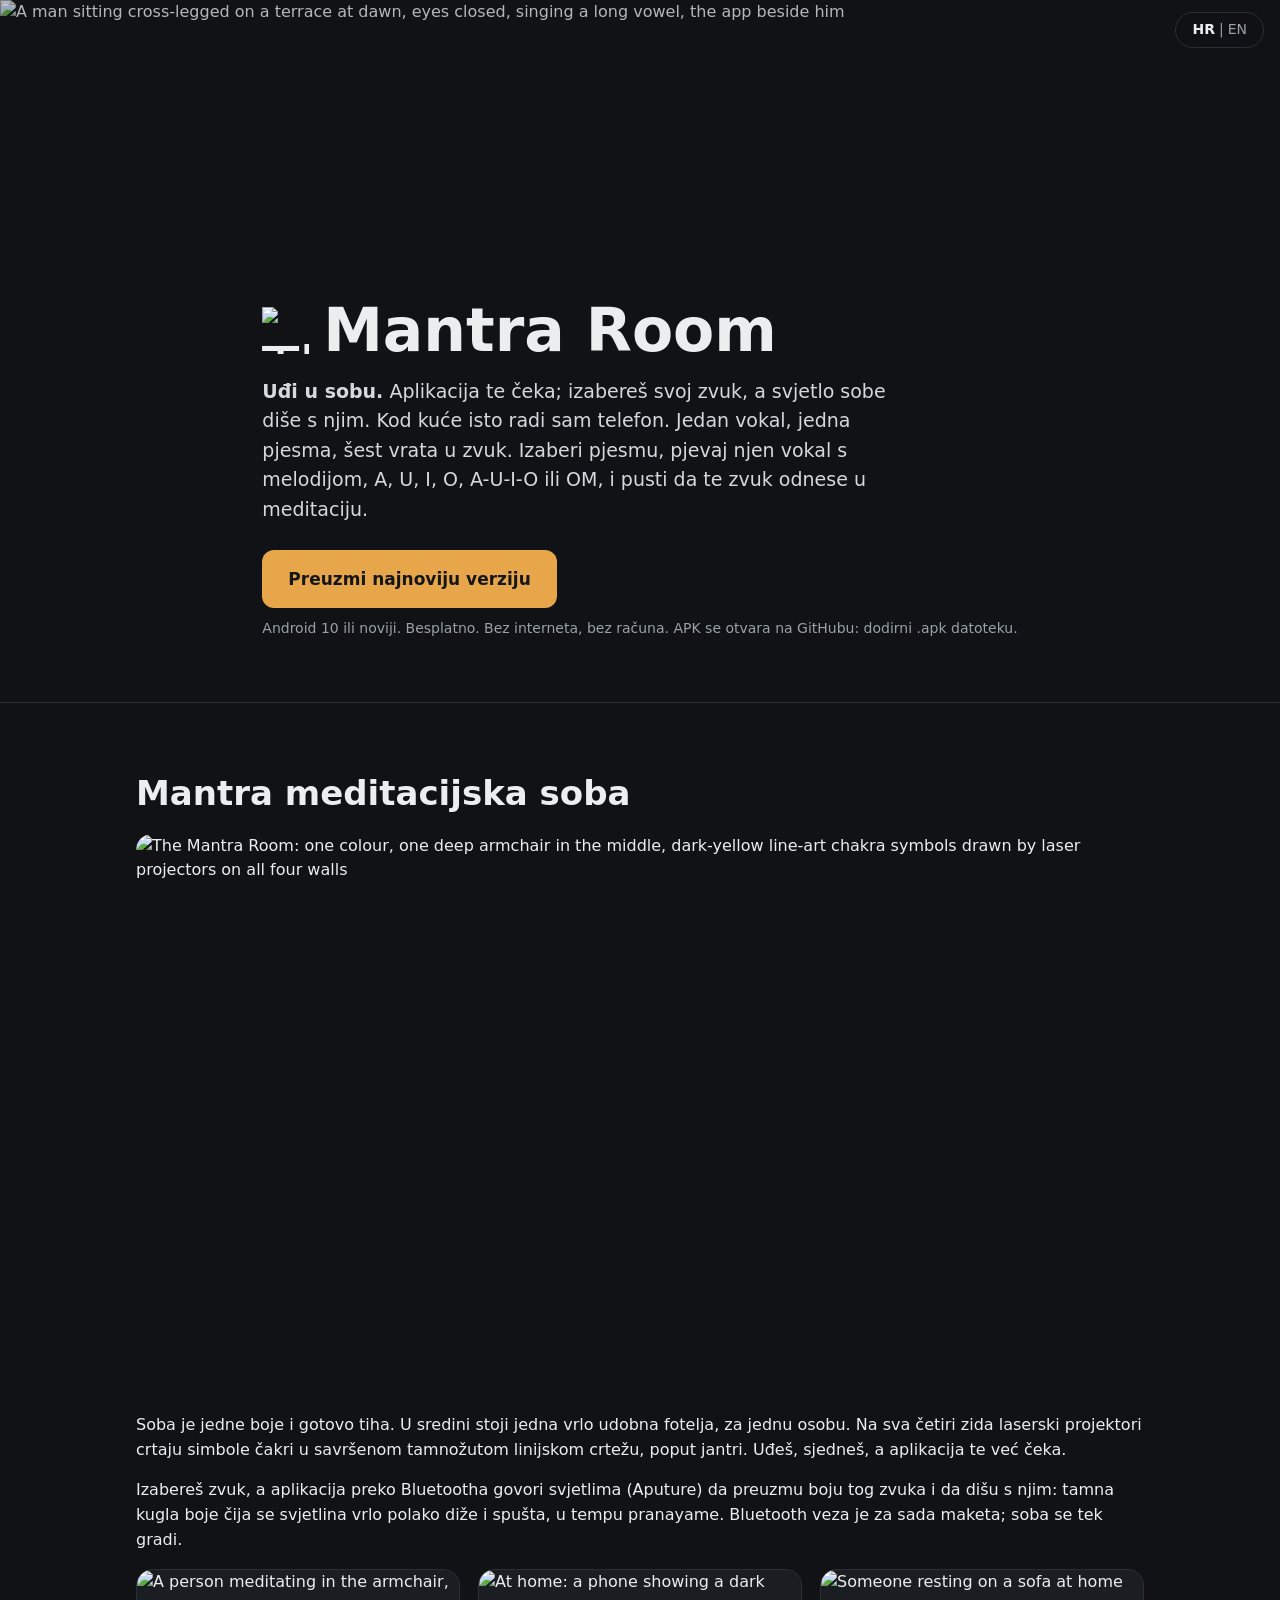
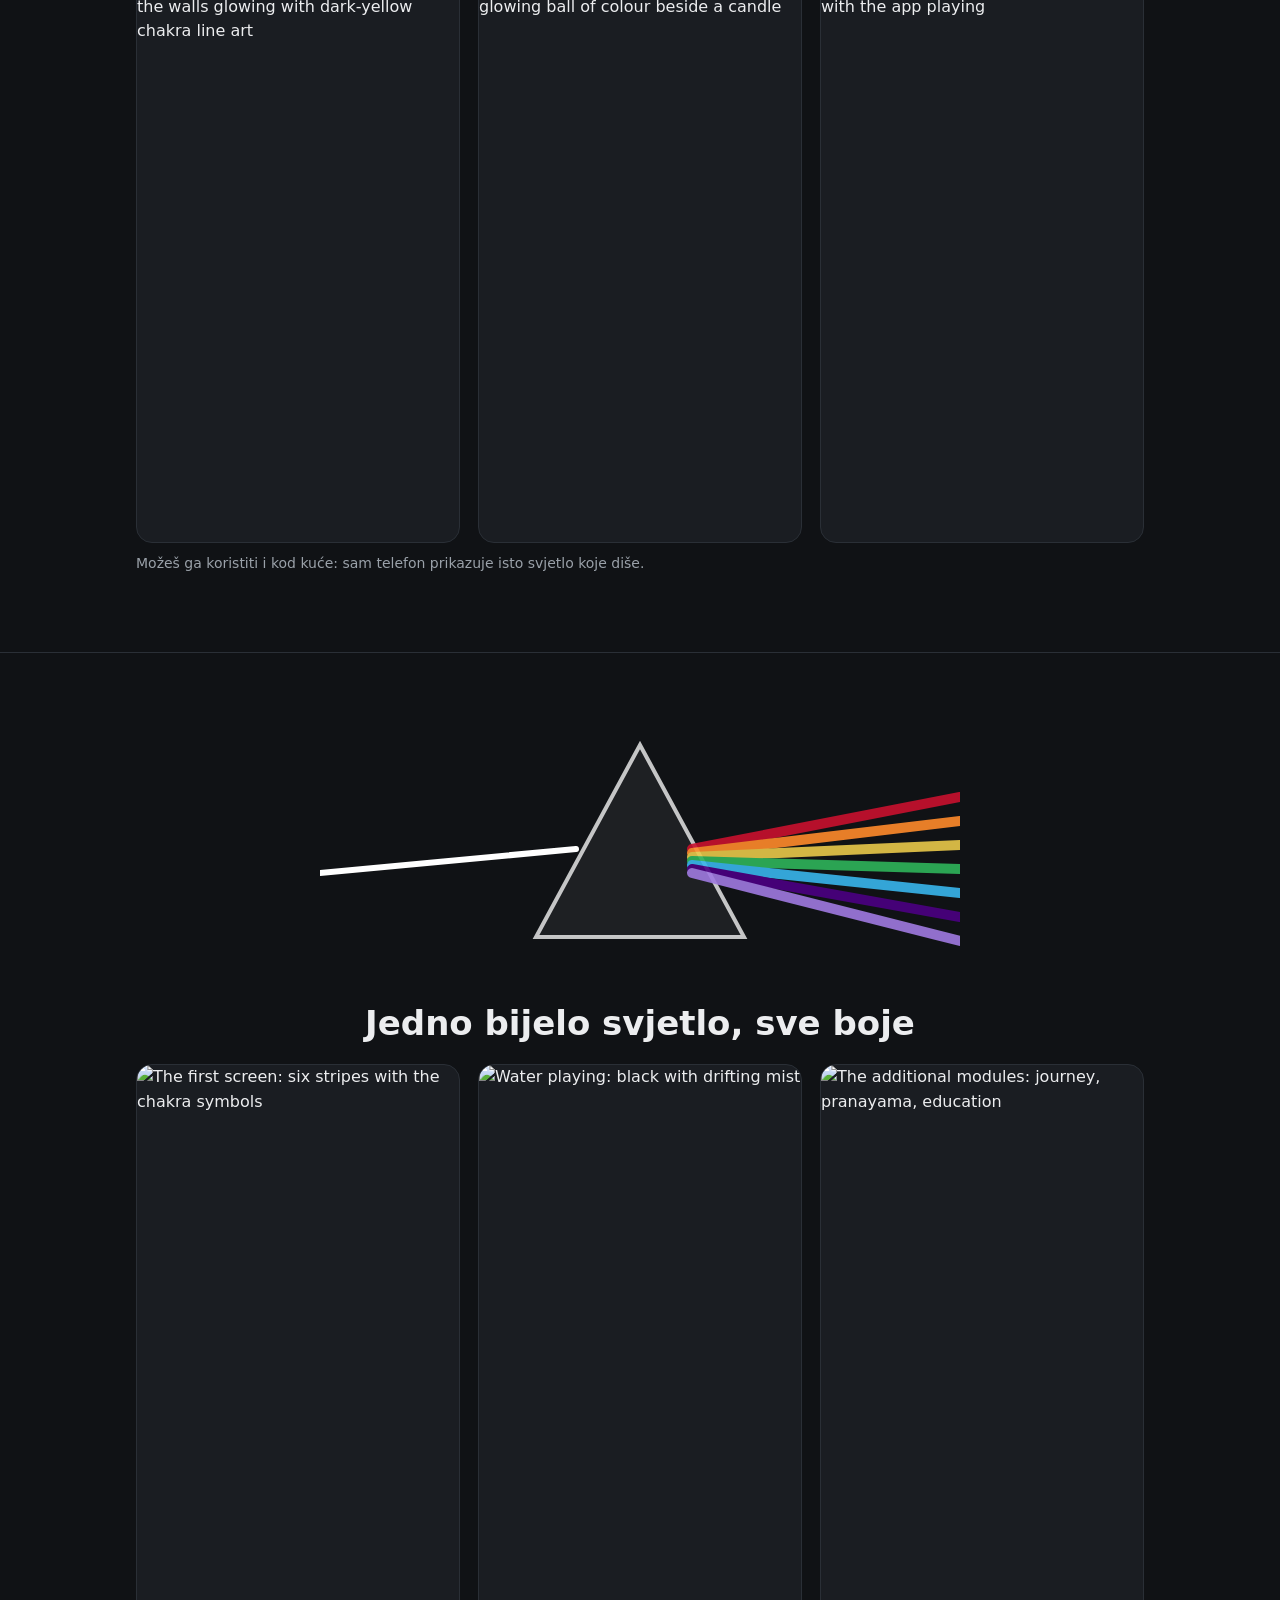
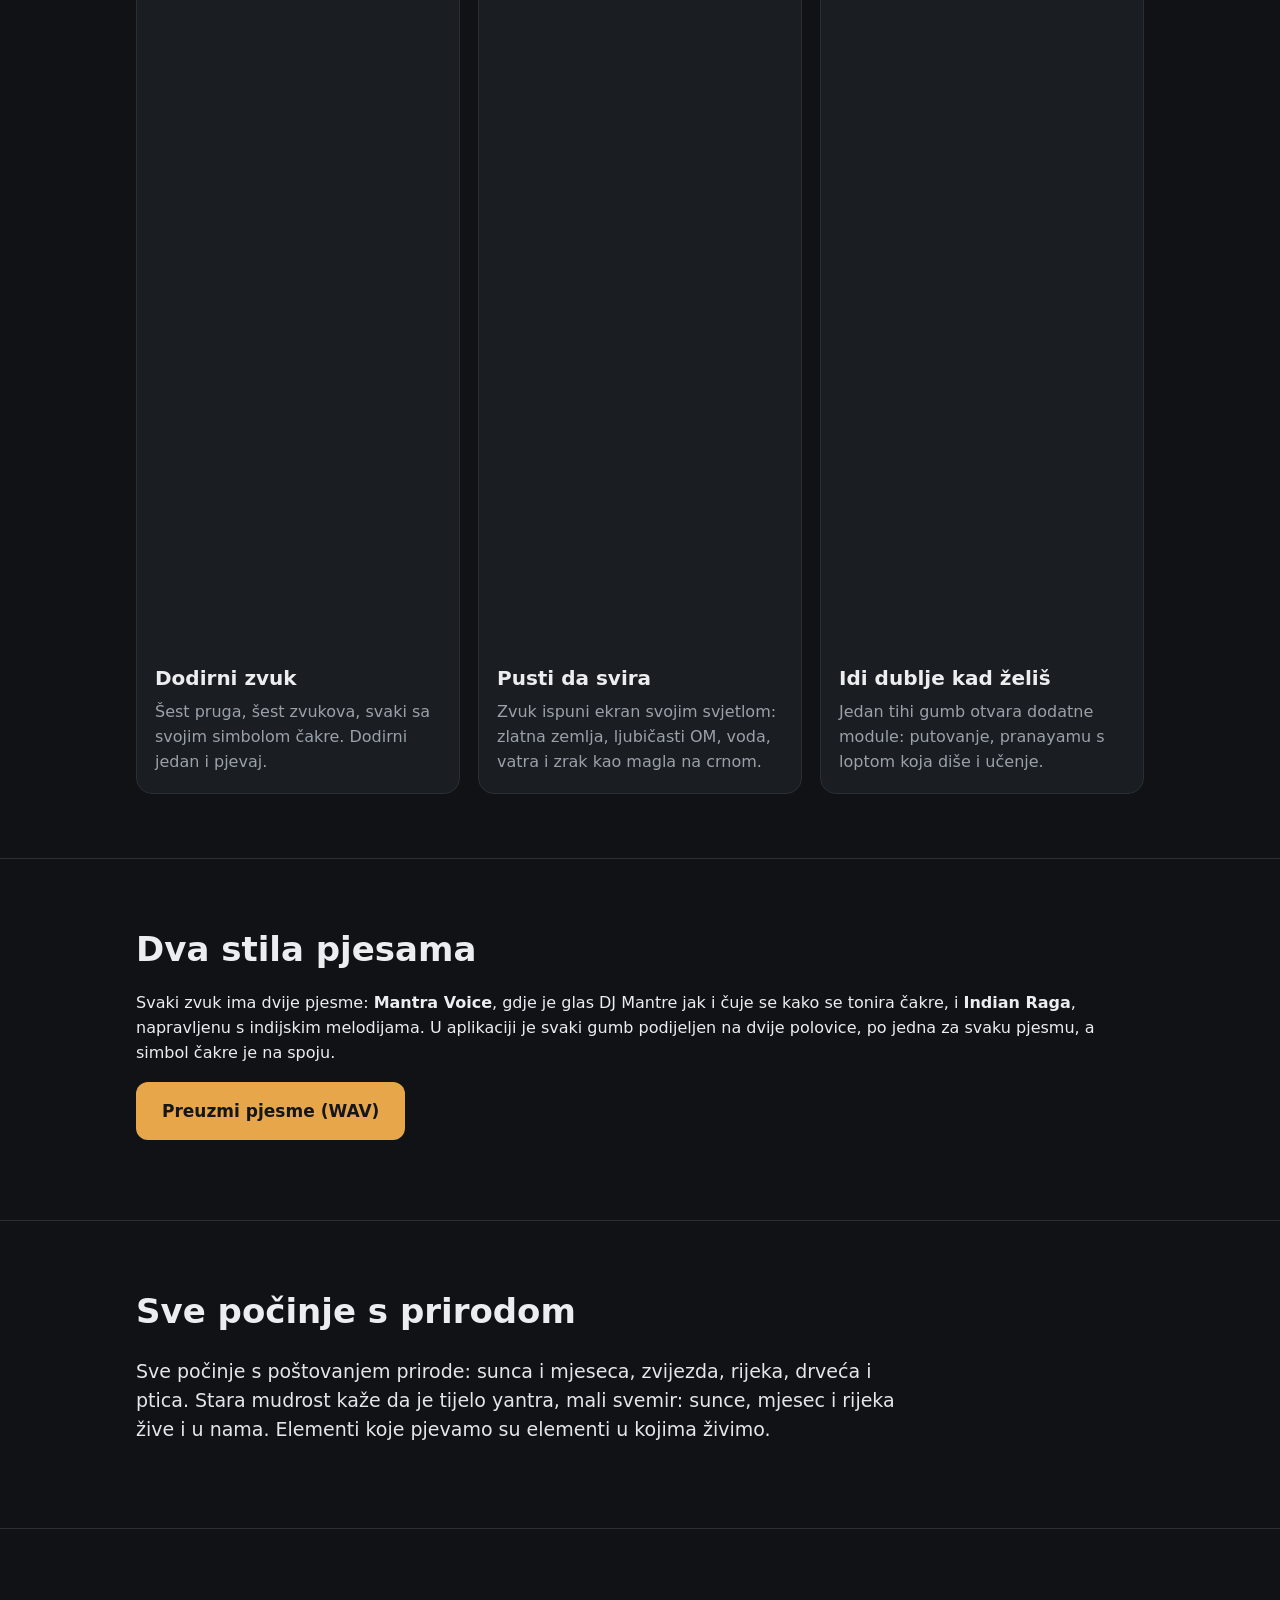
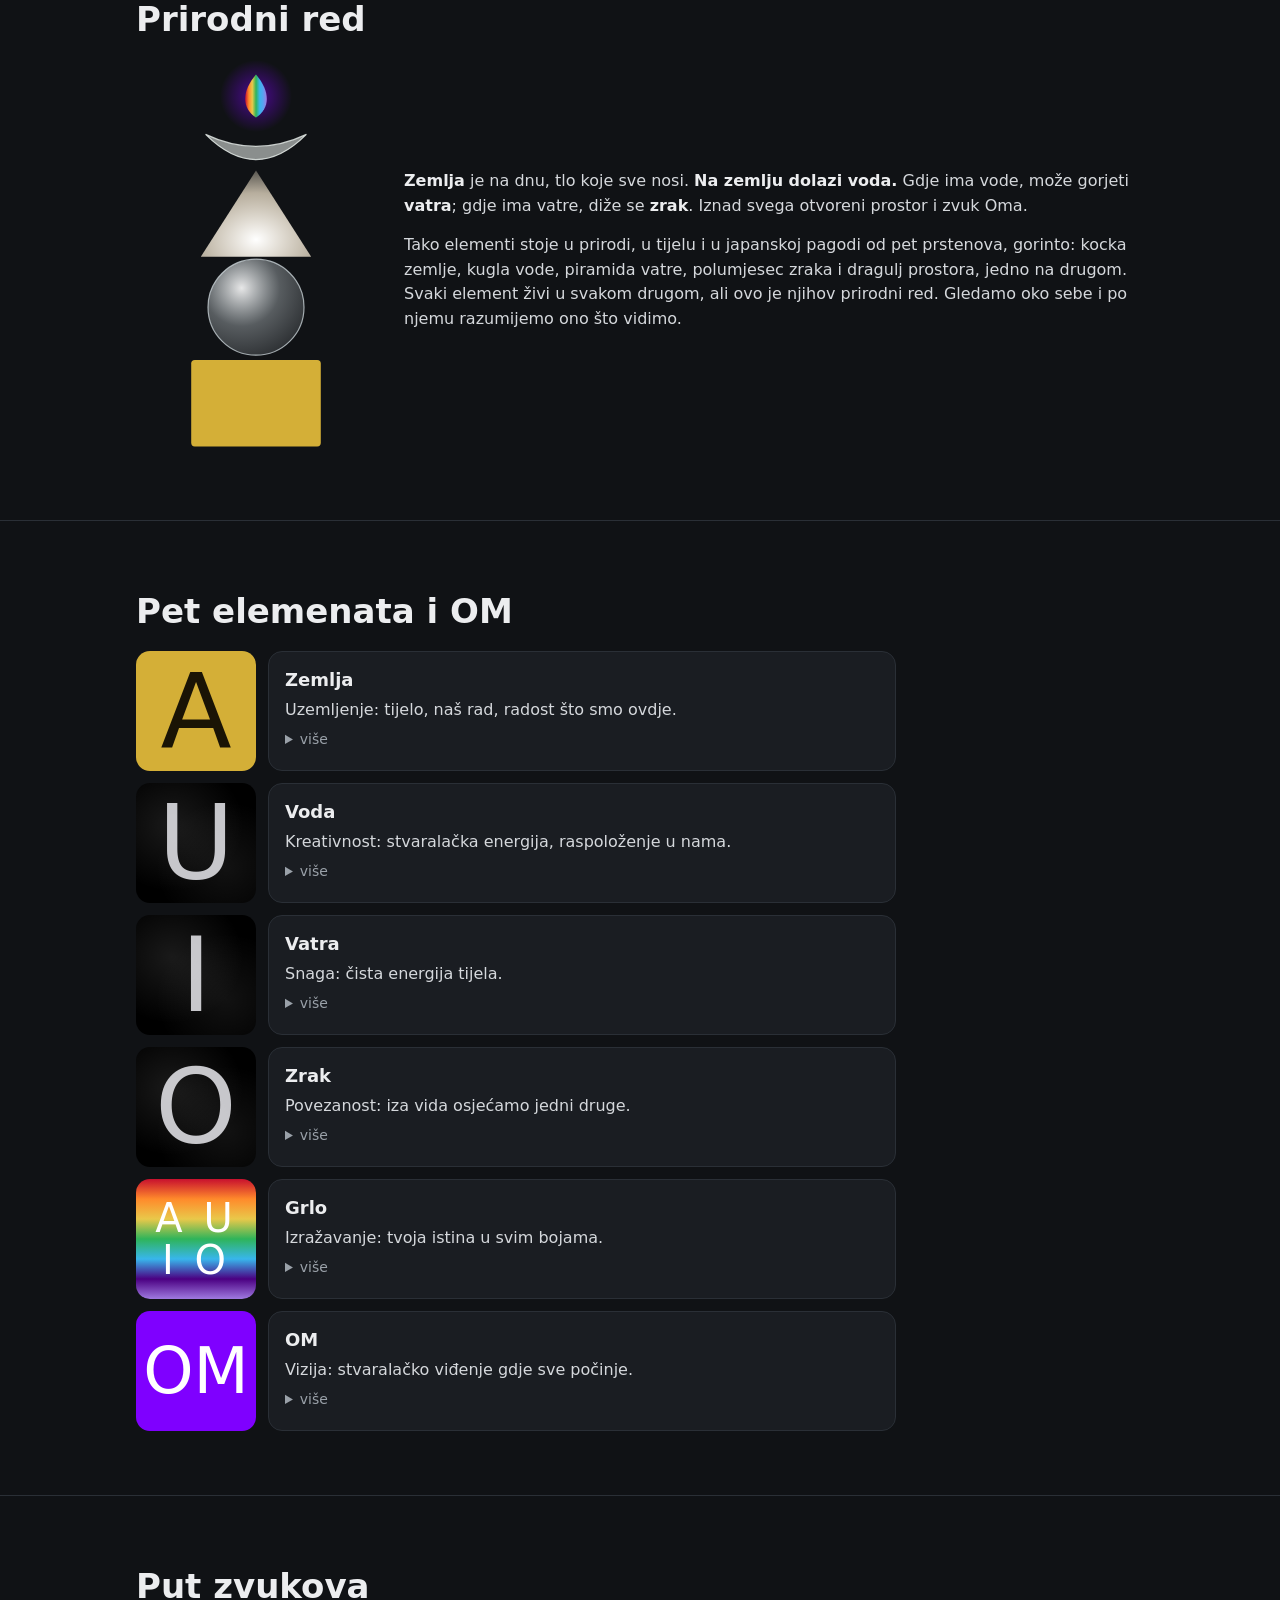
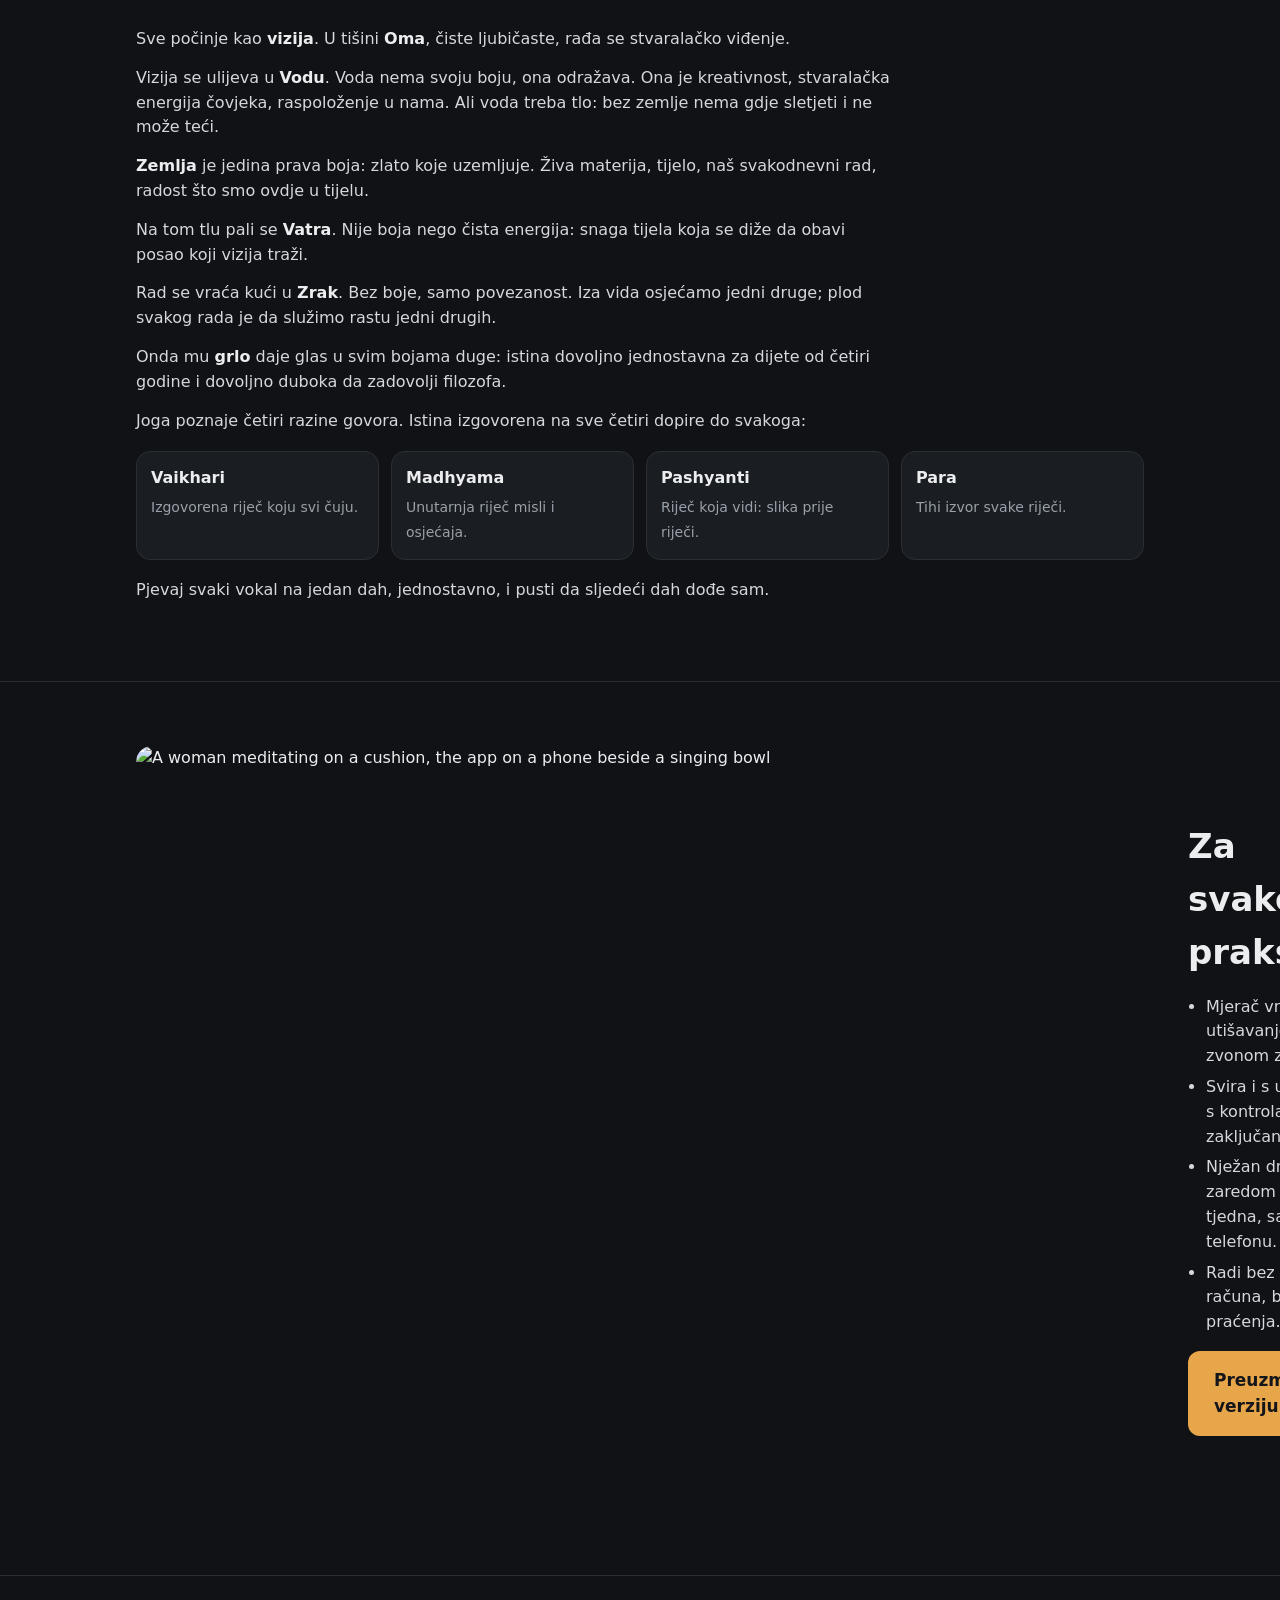
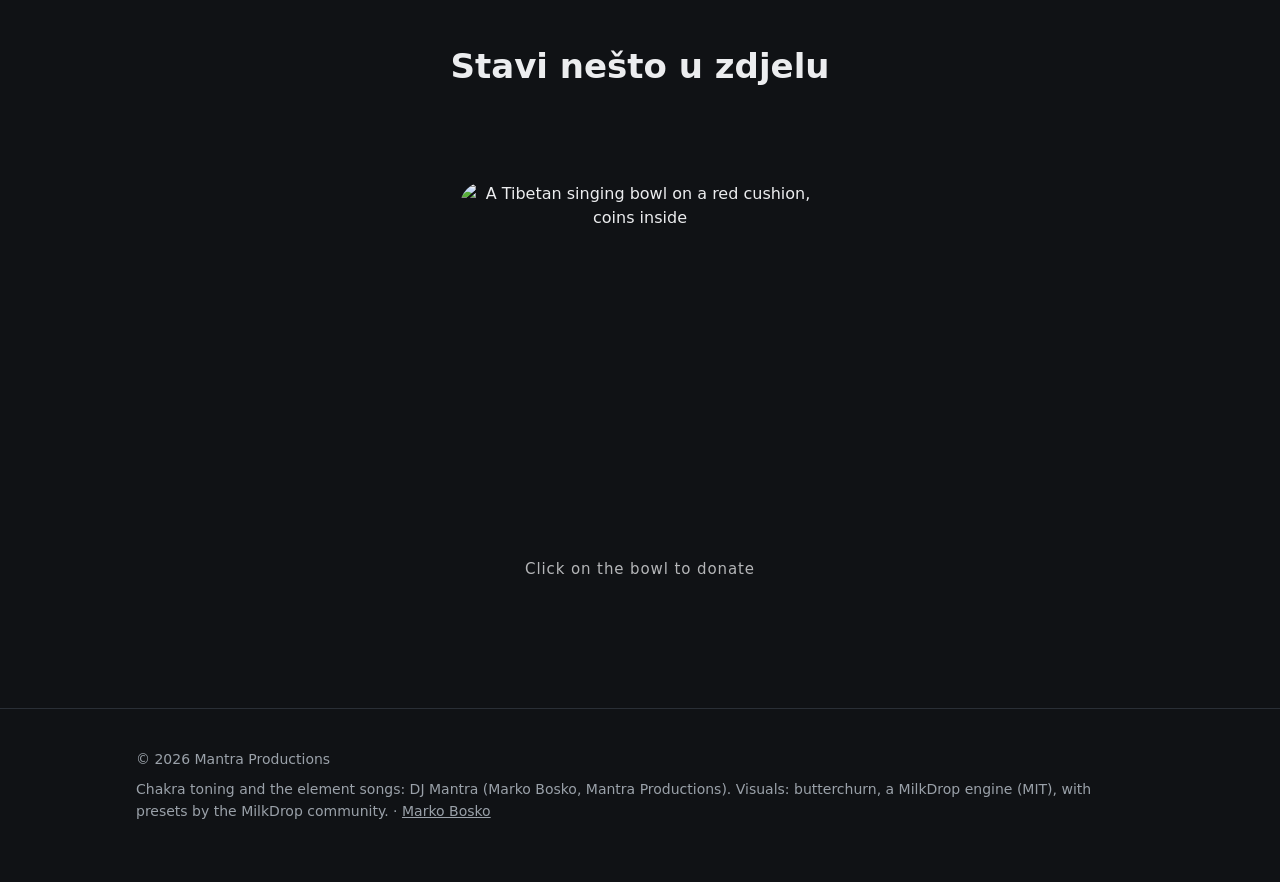
==== commit e91957bc: "TAKEOVER, LESSONS, songs section on the site" ====
--- a/site/hr/index.html
+++ b/site/hr/index.html
@@ -167,6 +167,12 @@
   </div>
 </div></section>
 
+<section id="songs"><div class="wrap">
+  <h2><span lang="en">Two styles of songs</span><span lang="hr">Dva stila pjesama</span></h2>
+  <p><span lang="en">Every sound has two songs: <b>Mantra Voice</b>, where the voice of DJ Mantra is strong and you hear how the chakras are toned, and <b>Indian Raga</b>, made with Indian melodies. In the app each button is split in two halves, one for each song, with the symbol of the chakra on the seam.</span><span lang="hr">Svaki zvuk ima dvije pjesme: <b>Mantra Voice</b>, gdje je glas DJ Mantre jak i čuje se kako se tonira čakre, i <b>Indian Raga</b>, napravljenu s indijskim melodijama. U aplikaciji je svaki gumb podijeljen na dvije polovice, po jedna za svaku pjesmu, a simbol čakre je na spoju.</span></p>
+  <p><a class="btn" href="https://github.com/markoboskoauroville/MANTRA_ROOM/releases/tag/songs"><span lang="en">Download the songs (WAV)</span><span lang="hr">Preuzmi pjesme (WAV)</span></a></p>
+</div></section>
+
 <section><div class="wrap">
   <h2><span lang="en">It begins with nature</span><span lang="hr">Sve počinje s prirodom</span></h2>
   <p class="nature"><span lang="en">Everything starts with honouring nature: the sun and the moon, the stars, the rivers, the trees and the birds. The old teaching says the body is a yantra, a small universe: the sun, the moon and the river live in us too. The elements we sing are the elements we live in.</span><span lang="hr">Sve počinje s poštovanjem prirode: sunca i mjeseca, zvijezda, rijeka, drveća i ptica. Stara mudrost kaže da je tijelo yantra, mali svemir: sunce, mjesec i rijeka žive i u nama. Elementi koje pjevamo su elementi u kojima živimo.</span></p>
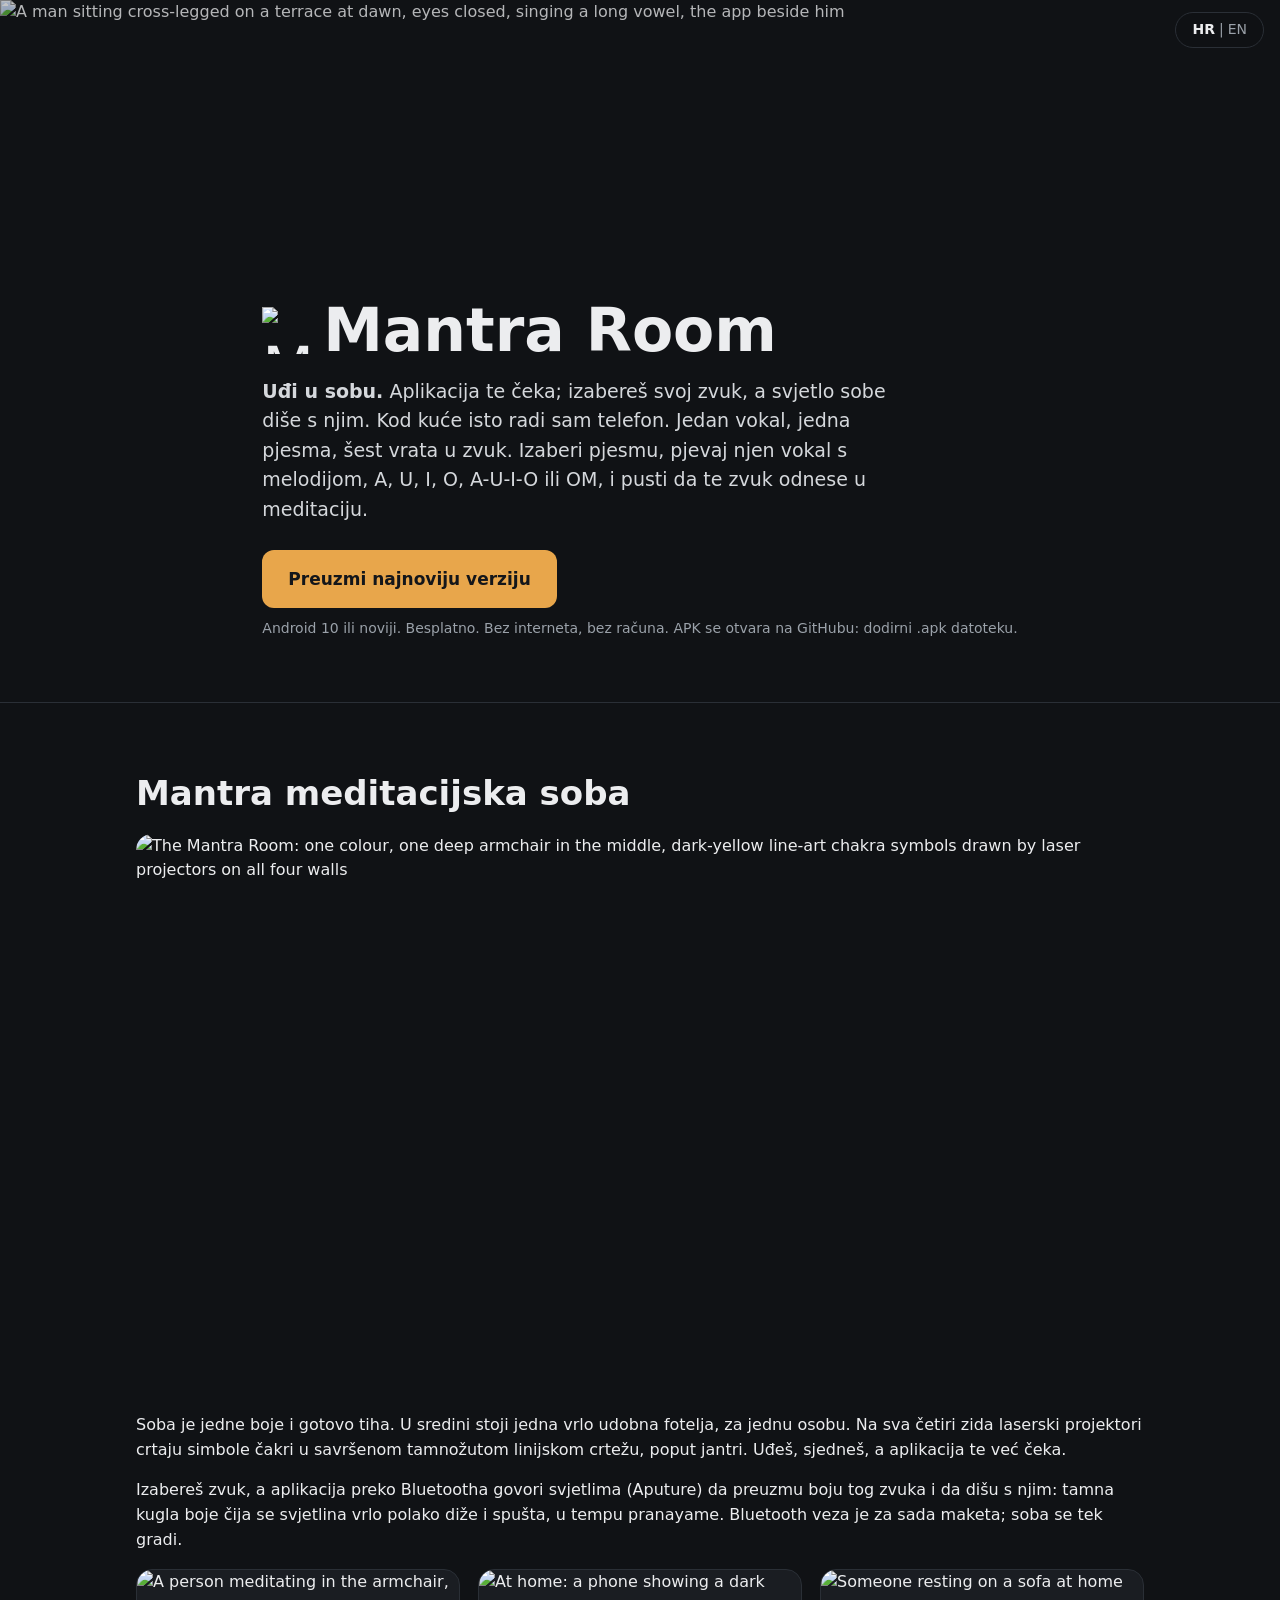
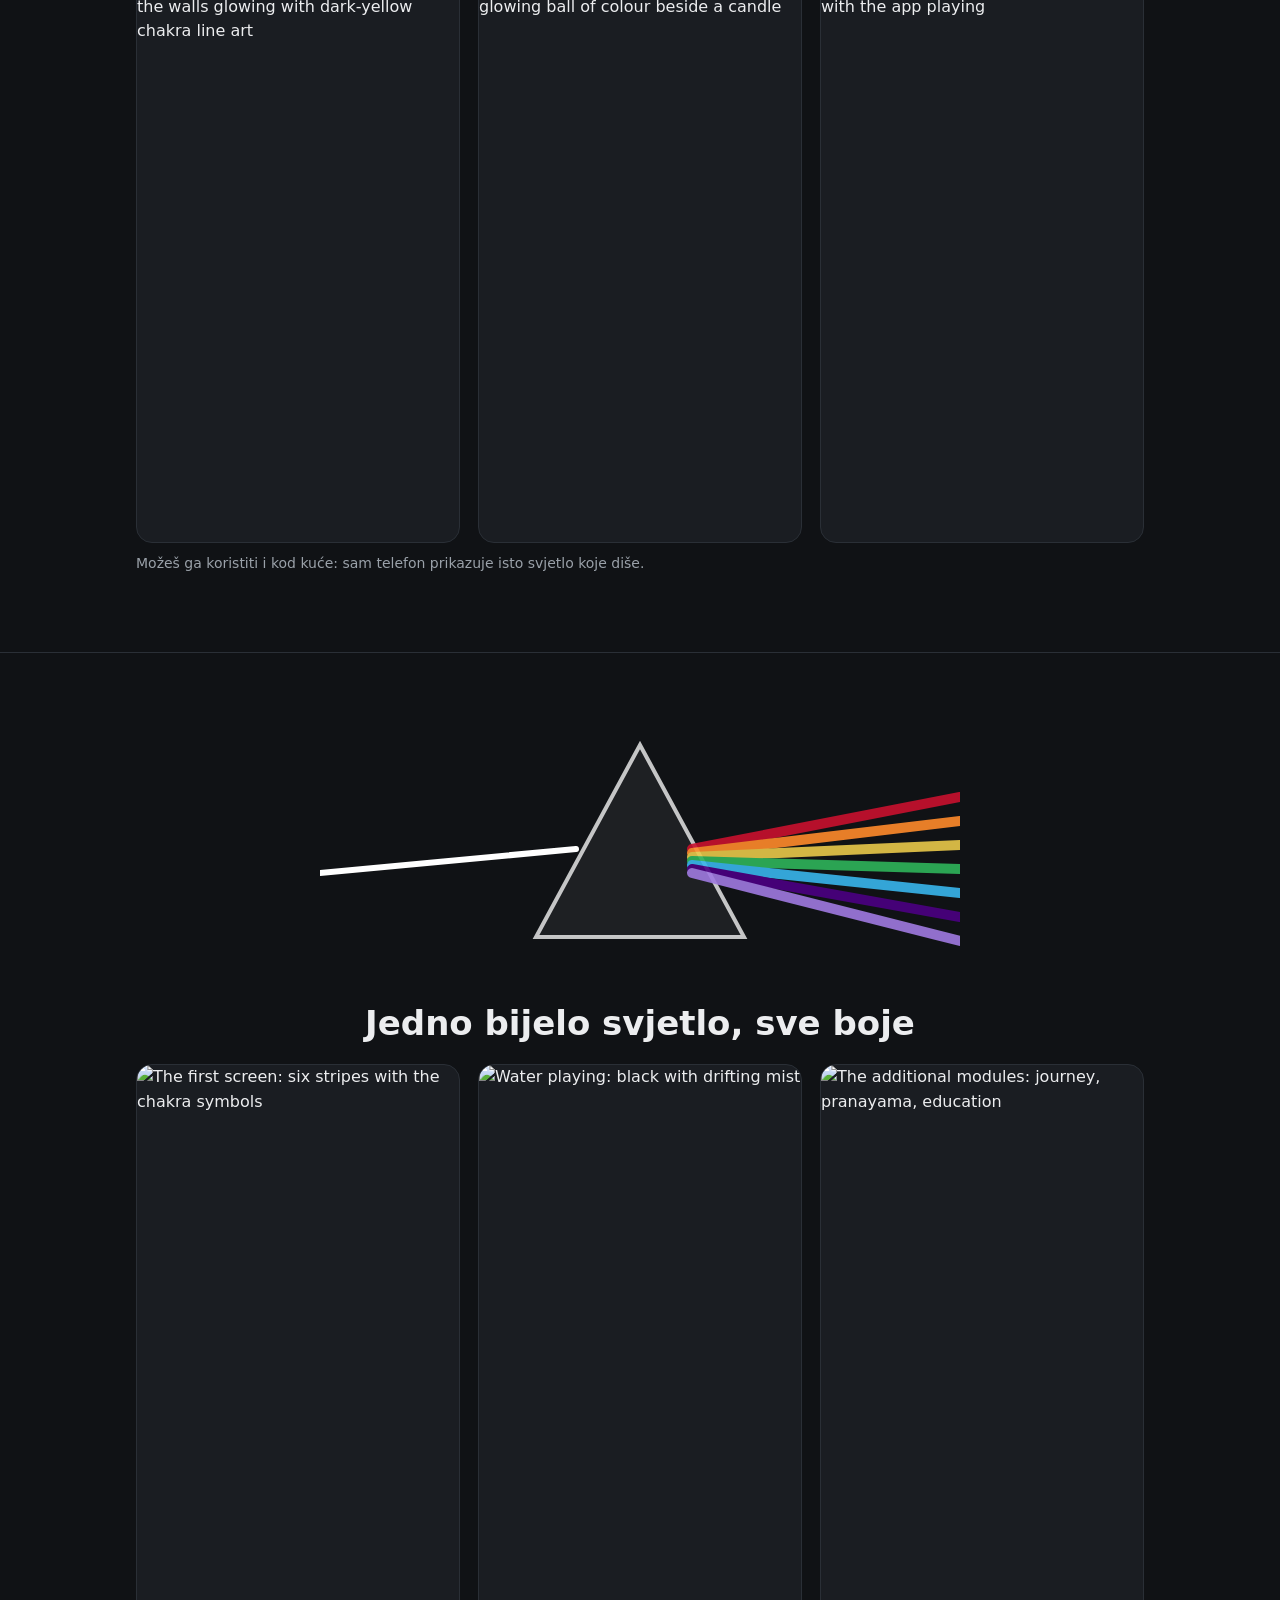
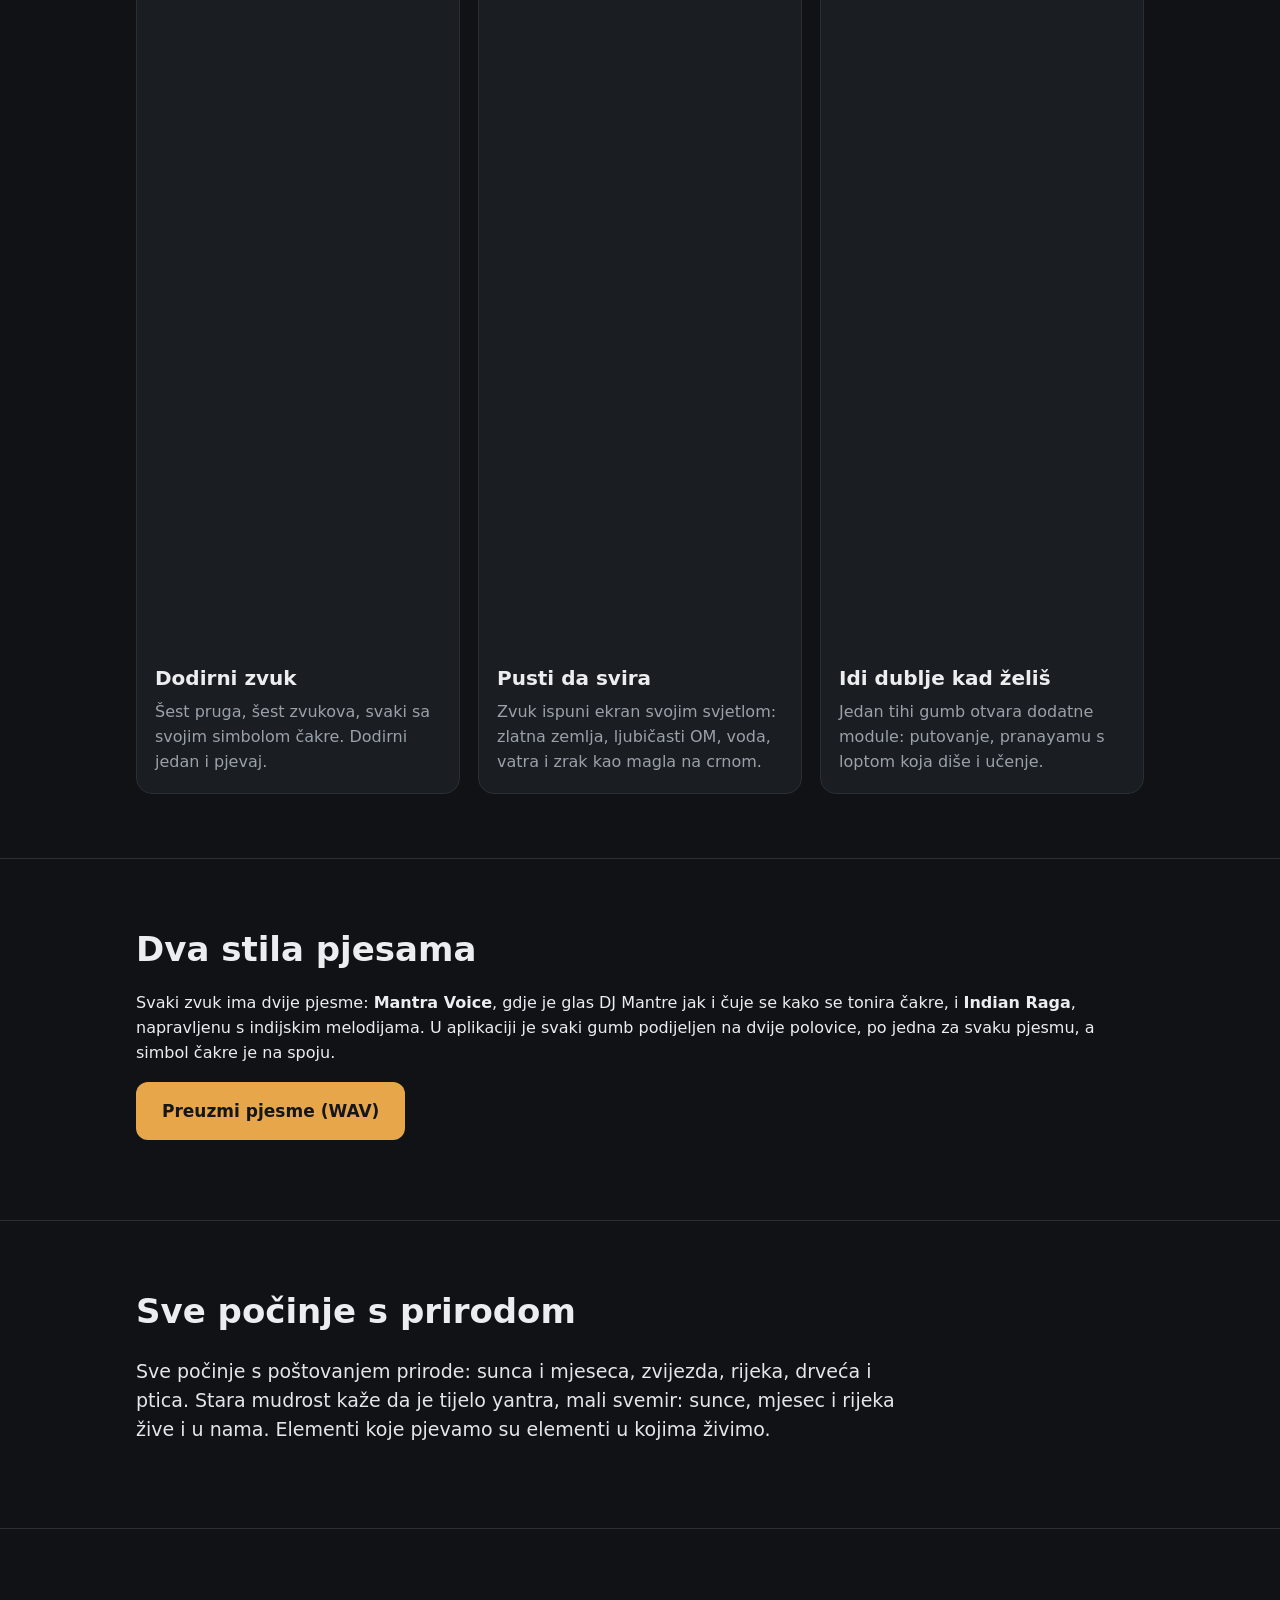
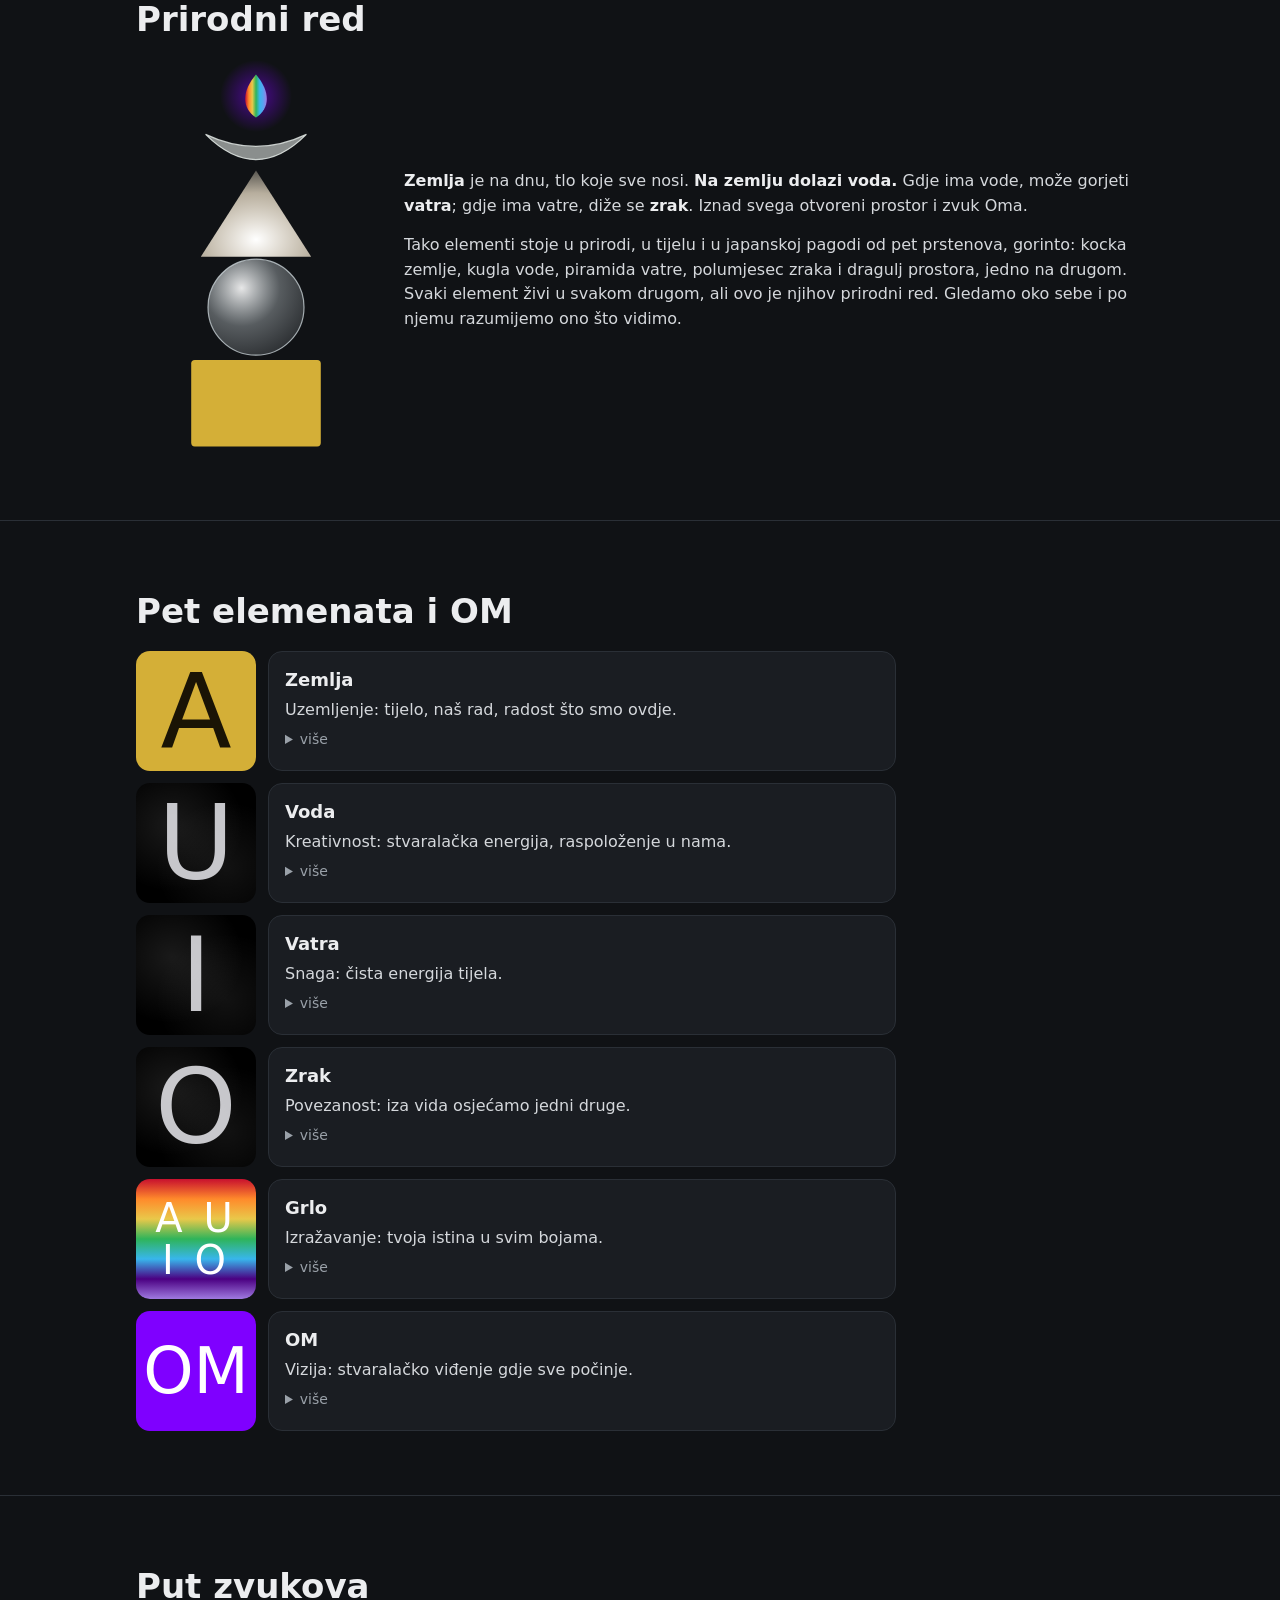
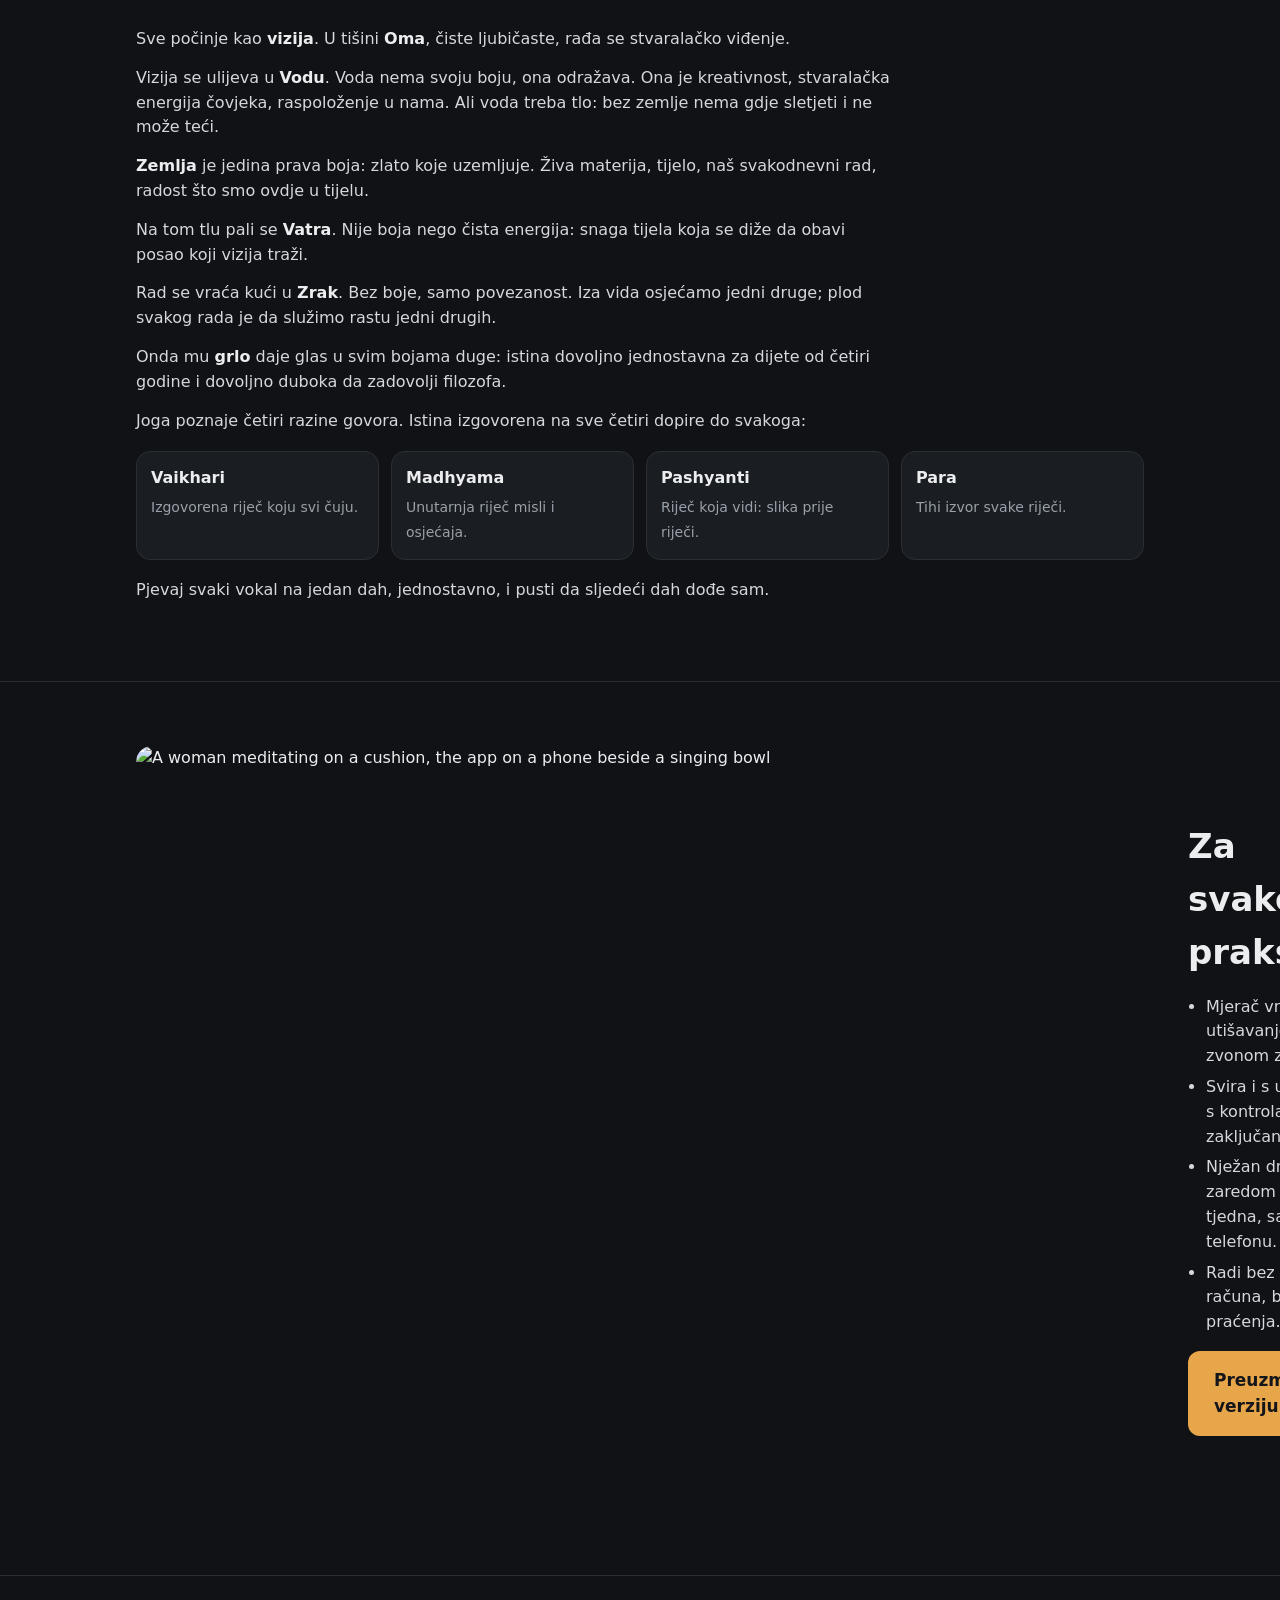
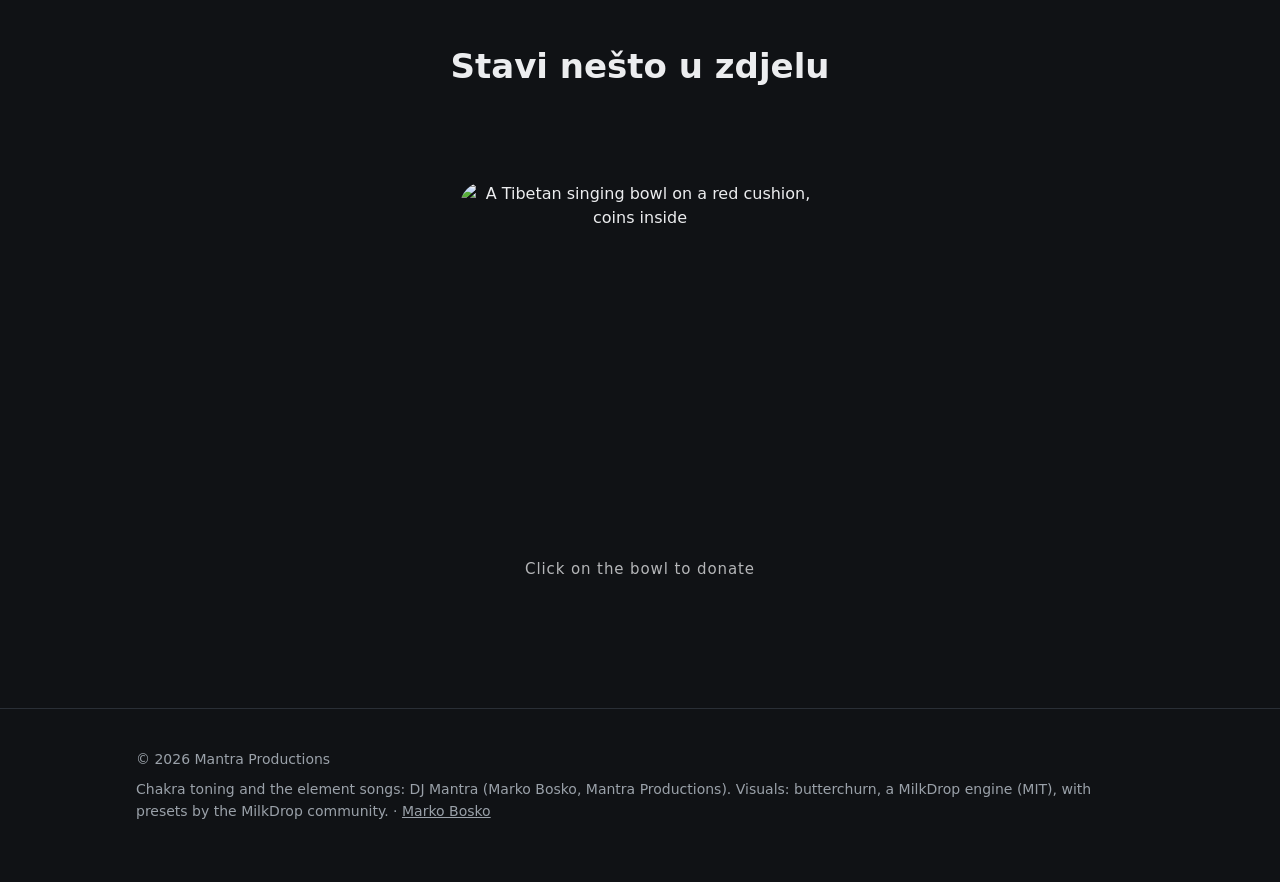
==== commit 4522a020: "v22: icon a pure white circle outline (app, site, favicons) Co-Authored-By: Claude Sonnet 5.5 <norep" ====
--- a/site/hr/index.html
+++ b/site/hr/index.html
@@ -28,11 +28,11 @@
 <meta name="twitter:title" content="Mantra Room">
 <meta name="twitter:description" content="Šest pjesama, svaka sa svojim vokalom: pjevaj s melodijom i meditiraj u zvuku. Besplatno, bez interneta, bez računa.">
 <meta name="twitter:image" content="https://mantraroom.pages.dev/img/og.jpg">
-<link rel="icon" href="/favicon.ico?v=5" sizes="any">
-<link rel="icon" type="image/svg+xml" href="/logo.svg?v=5">
-<link rel="icon" type="image/png" sizes="32x32" href="/favicon-32.png?v=5">
-<link rel="icon" type="image/png" sizes="192x192" href="/icon-192.png?v=5">
-<link rel="apple-touch-icon" href="/icon-180.png?v=5">
+<link rel="icon" href="/favicon.ico?v=6" sizes="any">
+<link rel="icon" type="image/svg+xml" href="/logo.svg?v=6">
+<link rel="icon" type="image/png" sizes="32x32" href="/favicon-32.png?v=6">
+<link rel="icon" type="image/png" sizes="192x192" href="/icon-192.png?v=6">
+<link rel="apple-touch-icon" href="/icon-180.png?v=6">
 <link rel="preload" as="image" href="/img/hero.webp" type="image/webp" fetchpriority="high">
 <script type="application/ld+json">{"@context":"https://schema.org","@graph":[
  {"@type":"MobileApplication","@id":"https://mantraroom.pages.dev/#app","name":"Mantra Room","alternateName":"Mantra Meditation Room","url":"https://mantraroom.pages.dev/","description":"A sing-along meditation app for Android: six songs by DJ Mantra, one vowel each (A, U, I, O, A-U-I-O, OM). You follow the melody with that vowel and meditate in the sound. Pranayama and the philosophy of the elements inside.","applicationCategory":"HealthApplication","applicationSubCategory":"Meditation","operatingSystem":"Android 10+","inLanguage":["en","hr"],"isAccessibleForFree":true,"offers":{"@type":"Offer","price":"0","priceCurrency":"EUR"},"downloadUrl":"https://github.com/markoboskoauroville/MANTRA_ROOM/releases/latest","installUrl":"https://github.com/markoboskoauroville/MANTRA_ROOM/releases/latest","image":"https://mantraroom.pages.dev/img/og.jpg","screenshot":["https://mantraroom.pages.dev/img/start.webp","https://mantraroom.pages.dev/img/journey.webp","https://mantraroom.pages.dev/img/modules.webp"],"author":{"@id":"https://mantraroom.pages.dev/#marko"},"publisher":{"@id":"https://mantraroom.pages.dev/#org"}},
@@ -128,7 +128,7 @@
   <picture><source srcset="/img/hero.webp" type="image/webp"><img class="bg" src="/img/hero.jpg" width="1024" height="572" fetchpriority="high" alt="A man sitting cross-legged on a terrace at dawn, eyes closed, singing a long vowel, the app beside him"></picture>
   <div class="wrap">
     
-    <div class="titleRow"><img class="titleIcon" src="/logo.svg?v=5" width="48" height="48" alt="The heart chakra: a circle with the six-pointed star"><h1>Mantra Room</h1></div>
+    <div class="titleRow"><img class="titleIcon" src="/logo.svg?v=6" width="48" height="48" alt="Mantra Room: a pure white circle"><h1>Mantra Room</h1></div>
     <p class="lead"><span lang="en"><b>Enter the room.</b> The app waits for you; you choose your sound, and the light of the room breathes with it. At home, the phone alone does the same. One vowel, one song, six doors into sound. Pick a song, sing its vowel with the melody, A, U, I, O, A-U-I-O or OM, and let the sound carry you into meditation.</span><span lang="hr"><b>Uđi u sobu.</b> Aplikacija te čeka; izabereš svoj zvuk, a svjetlo sobe diše s njim. Kod kuće isto radi sam telefon. Jedan vokal, jedna pjesma, šest vrata u zvuk. Izaberi pjesmu, pjevaj njen vokal s melodijom, A, U, I, O, A-U-I-O ili OM, i pusti da te zvuk odnese u meditaciju.</span></p>
     <a class="btn" href="https://github.com/markoboskoauroville/MANTRA_ROOM/releases/latest" data-dl-app="chakratoning"><span lang="en">Download the latest version</span><span lang="hr">Preuzmi najnoviju verziju</span></a>
     <p class="small"><span lang="en">Android 10 or newer. Free. Offline, no account, no internet permission. The APK opens on GitHub: tap the .apk file.</span><span lang="hr">Android 10 ili noviji. Besplatno. Bez interneta, bez računa. APK se otvara na GitHubu: dodirni .apk datoteku.</span></p>
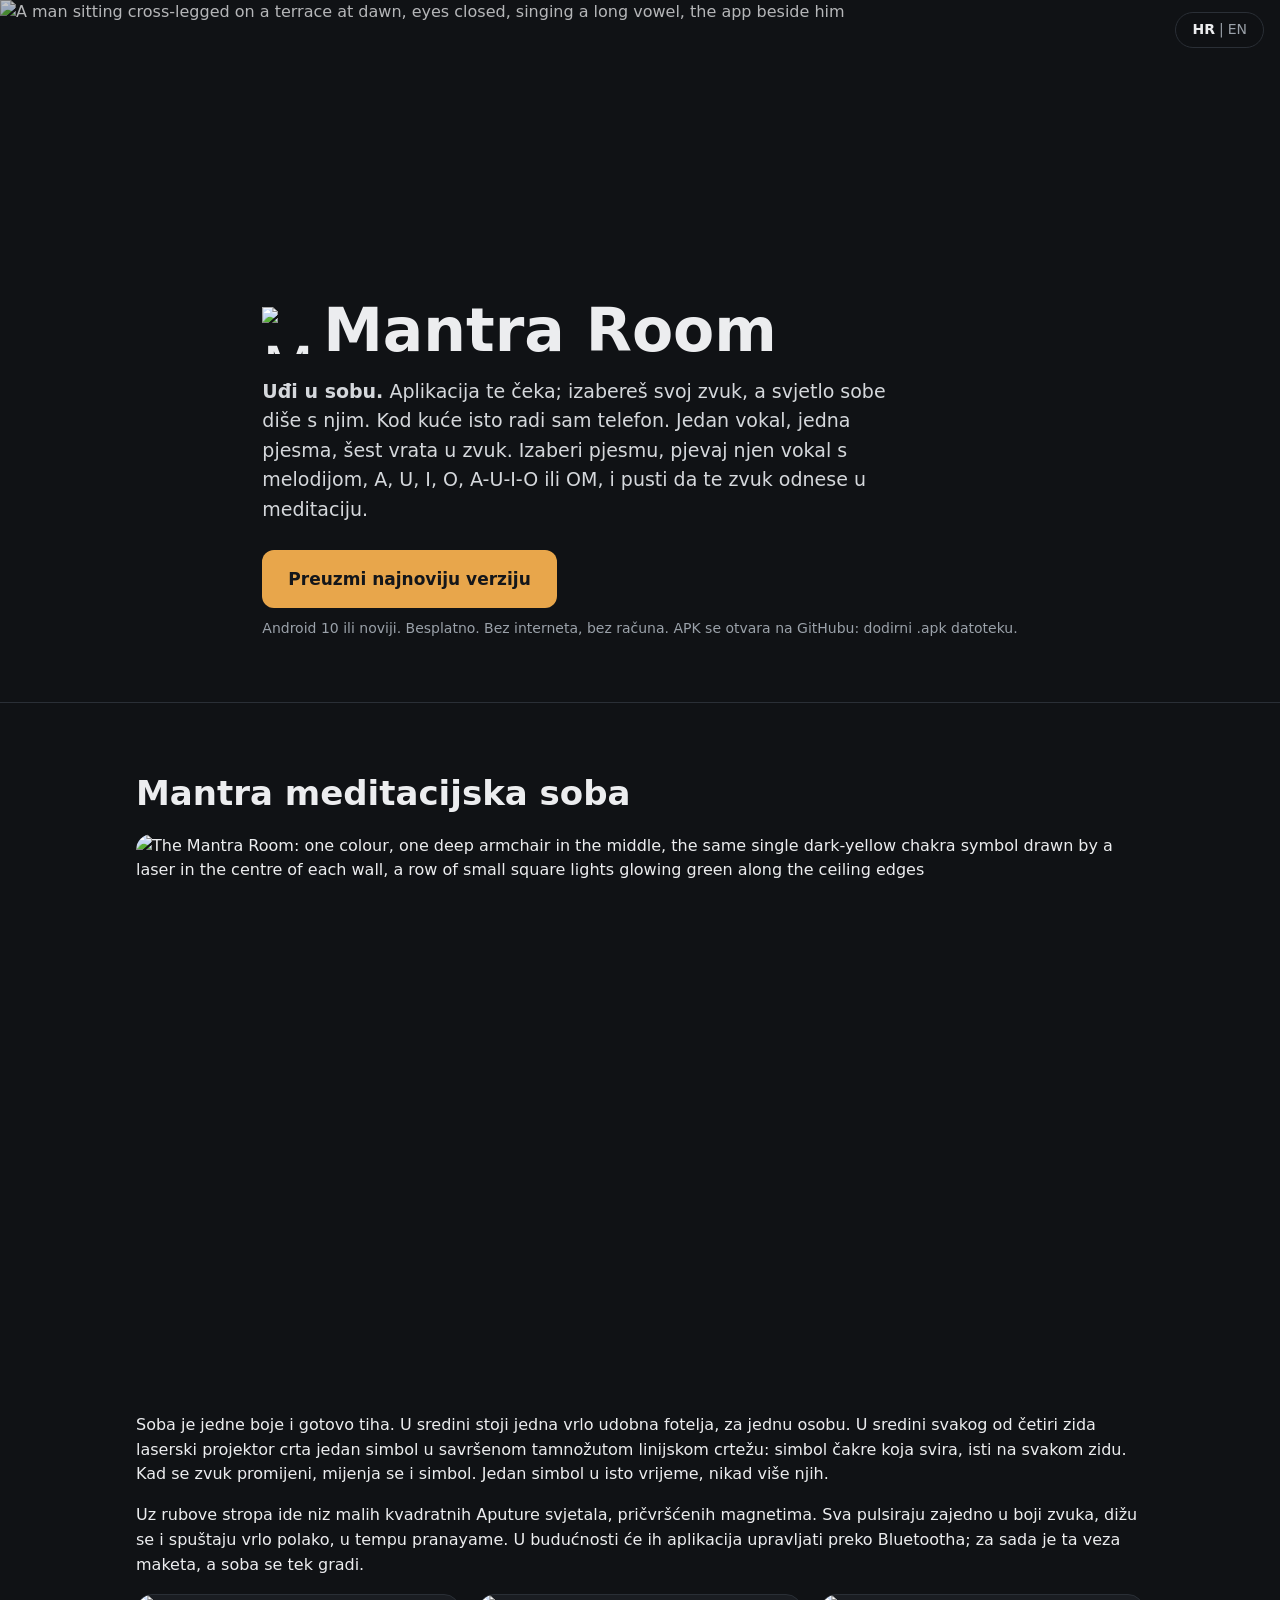
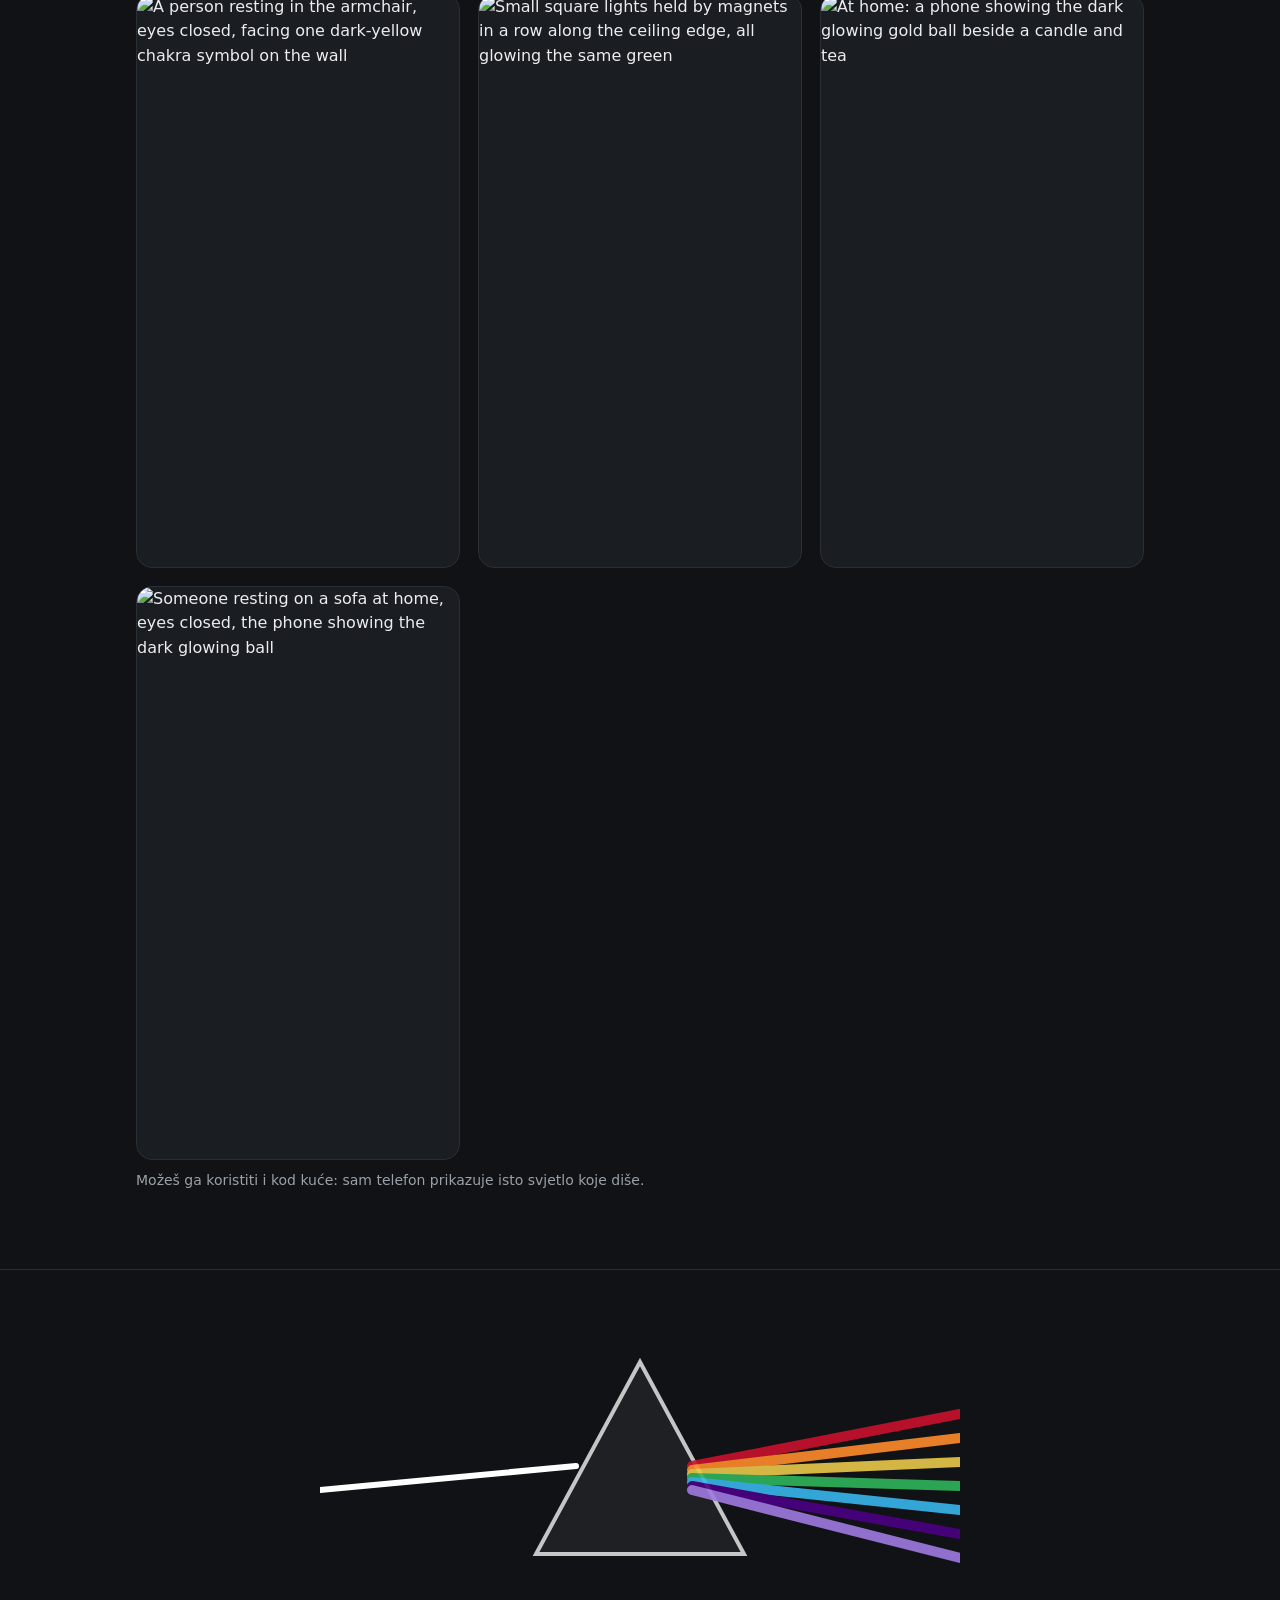
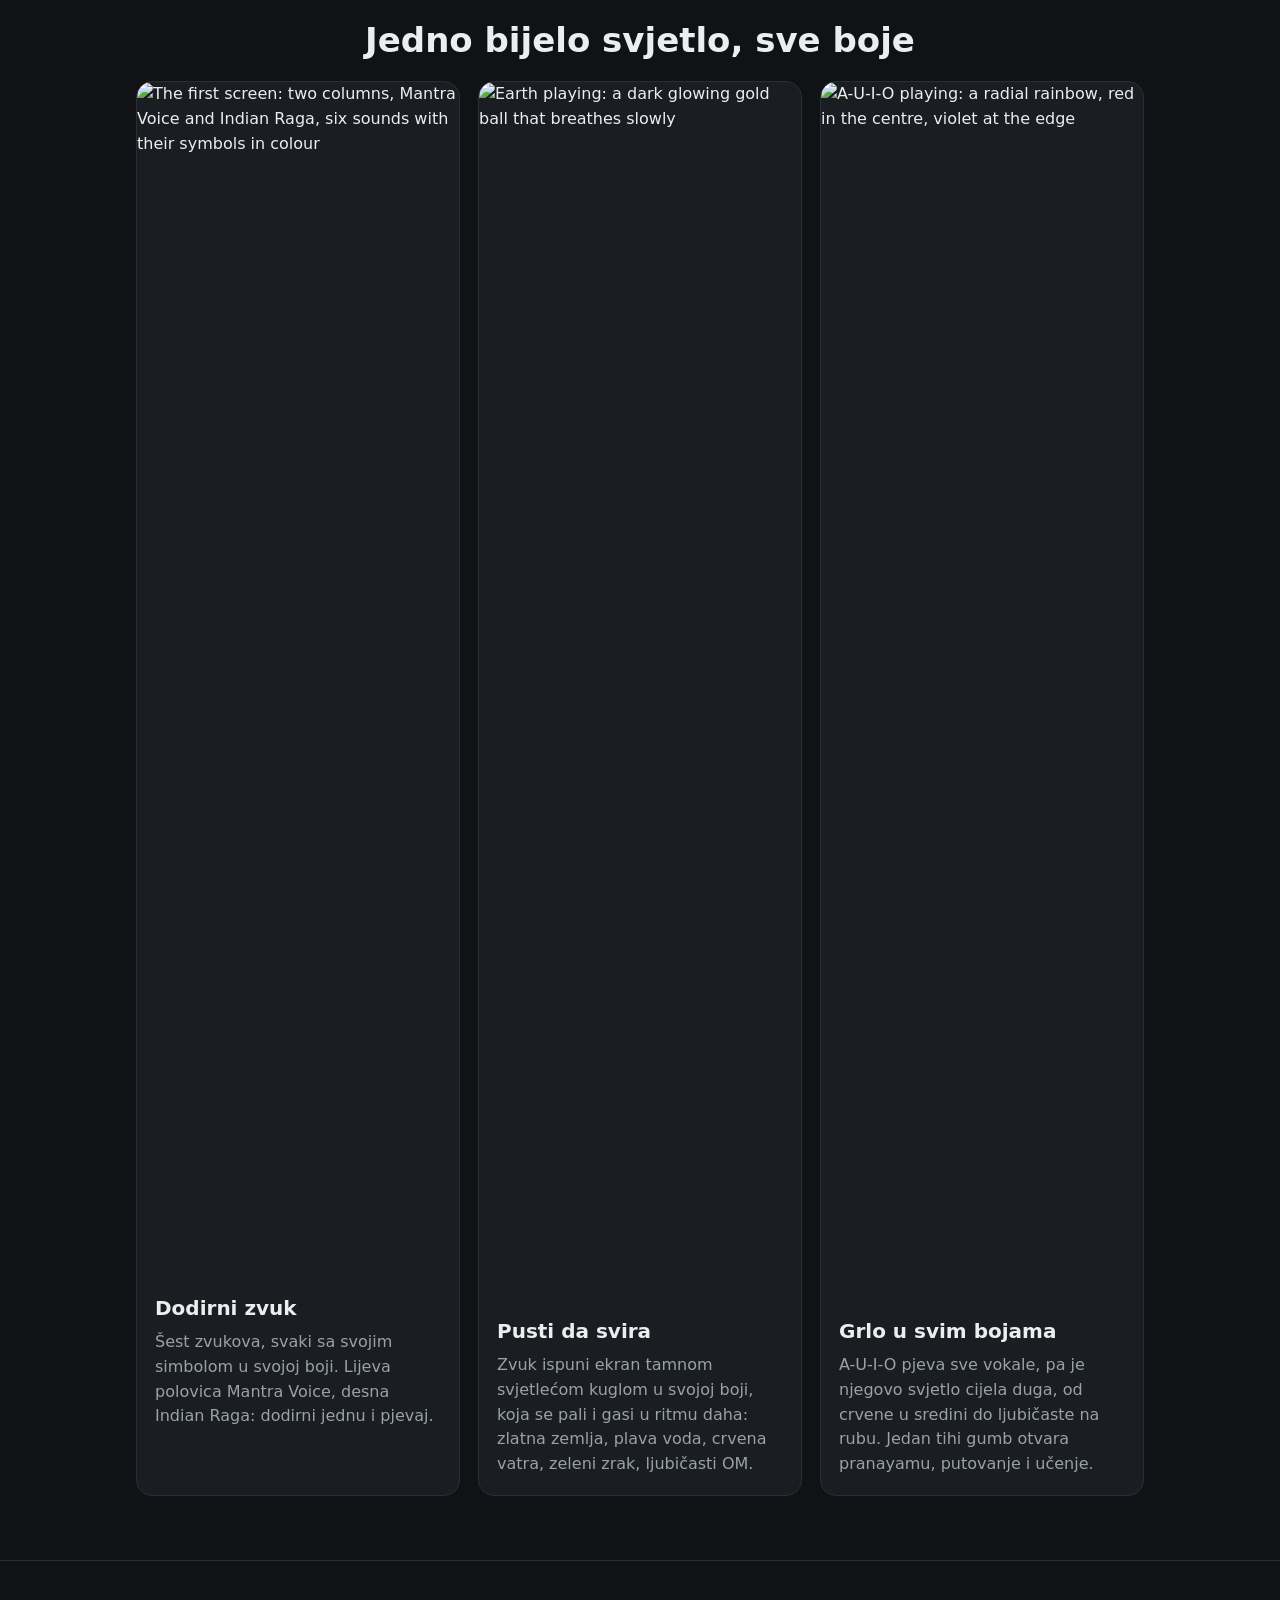
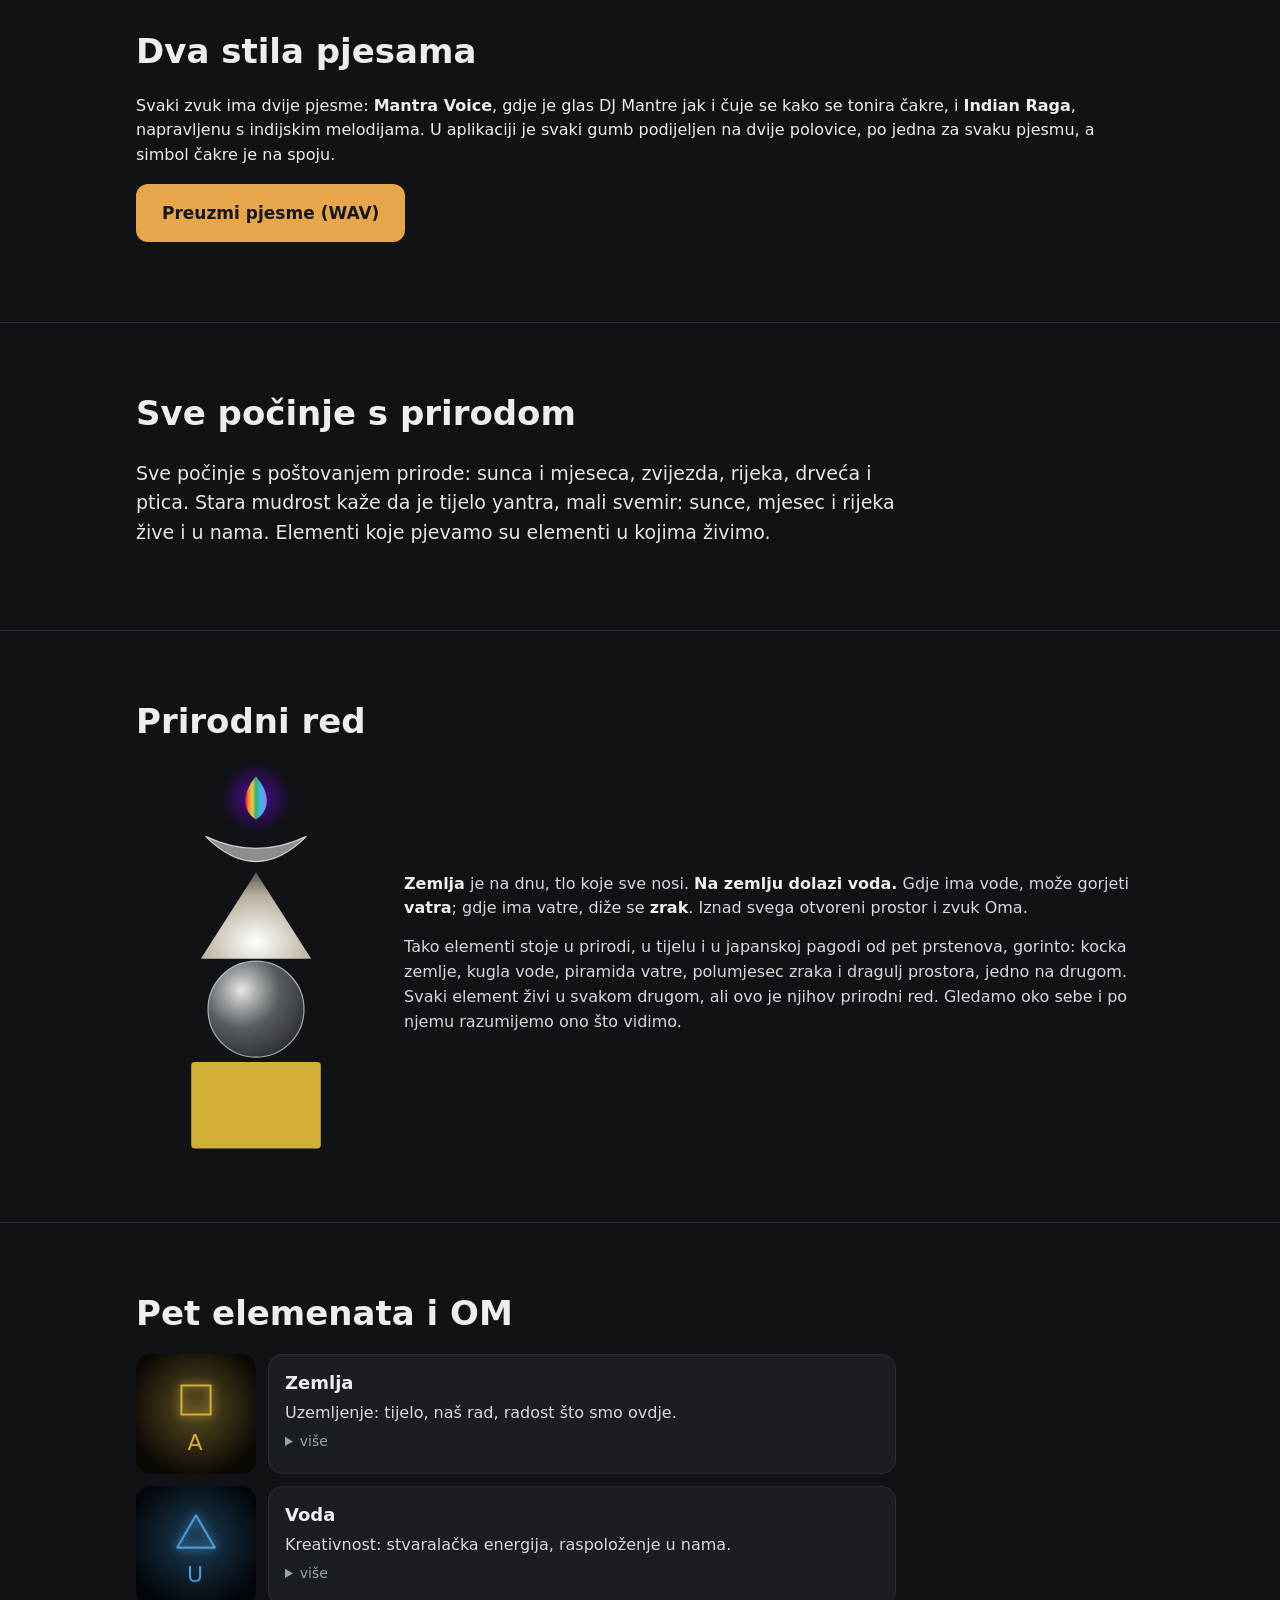
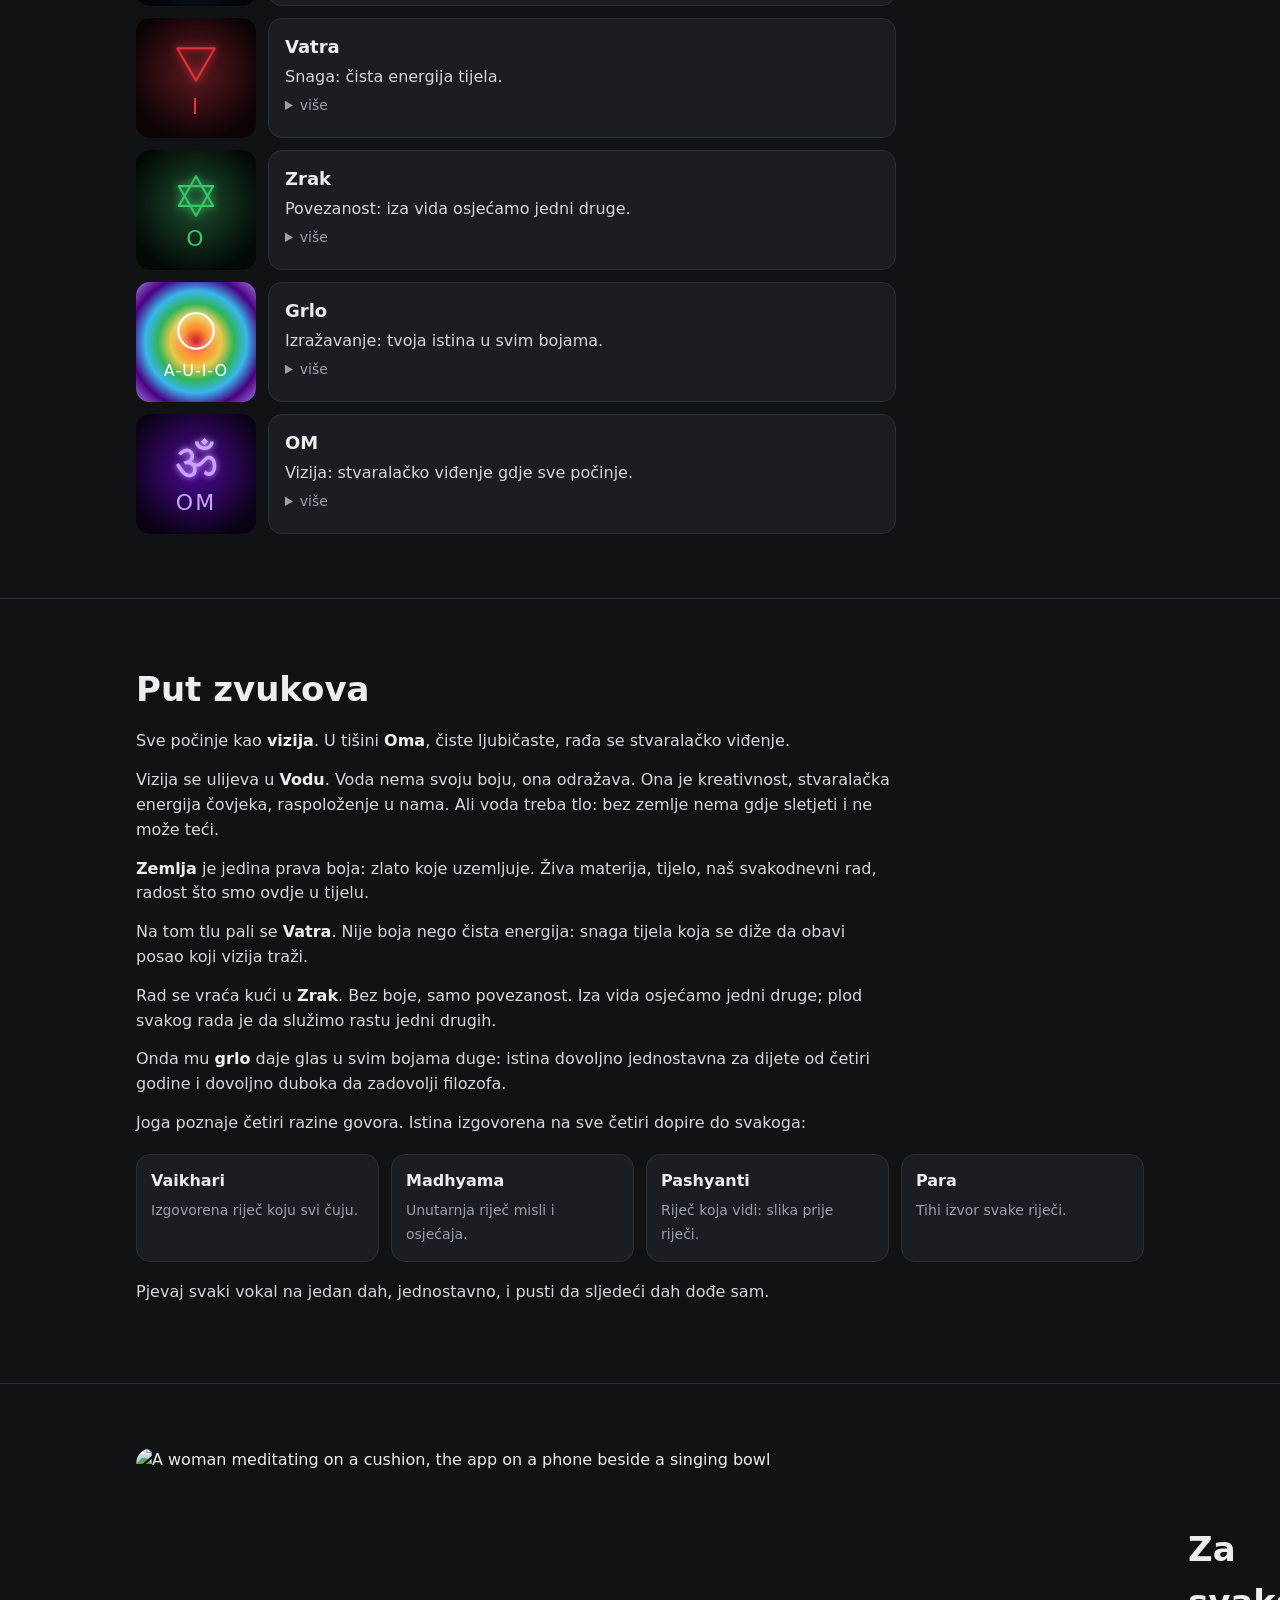
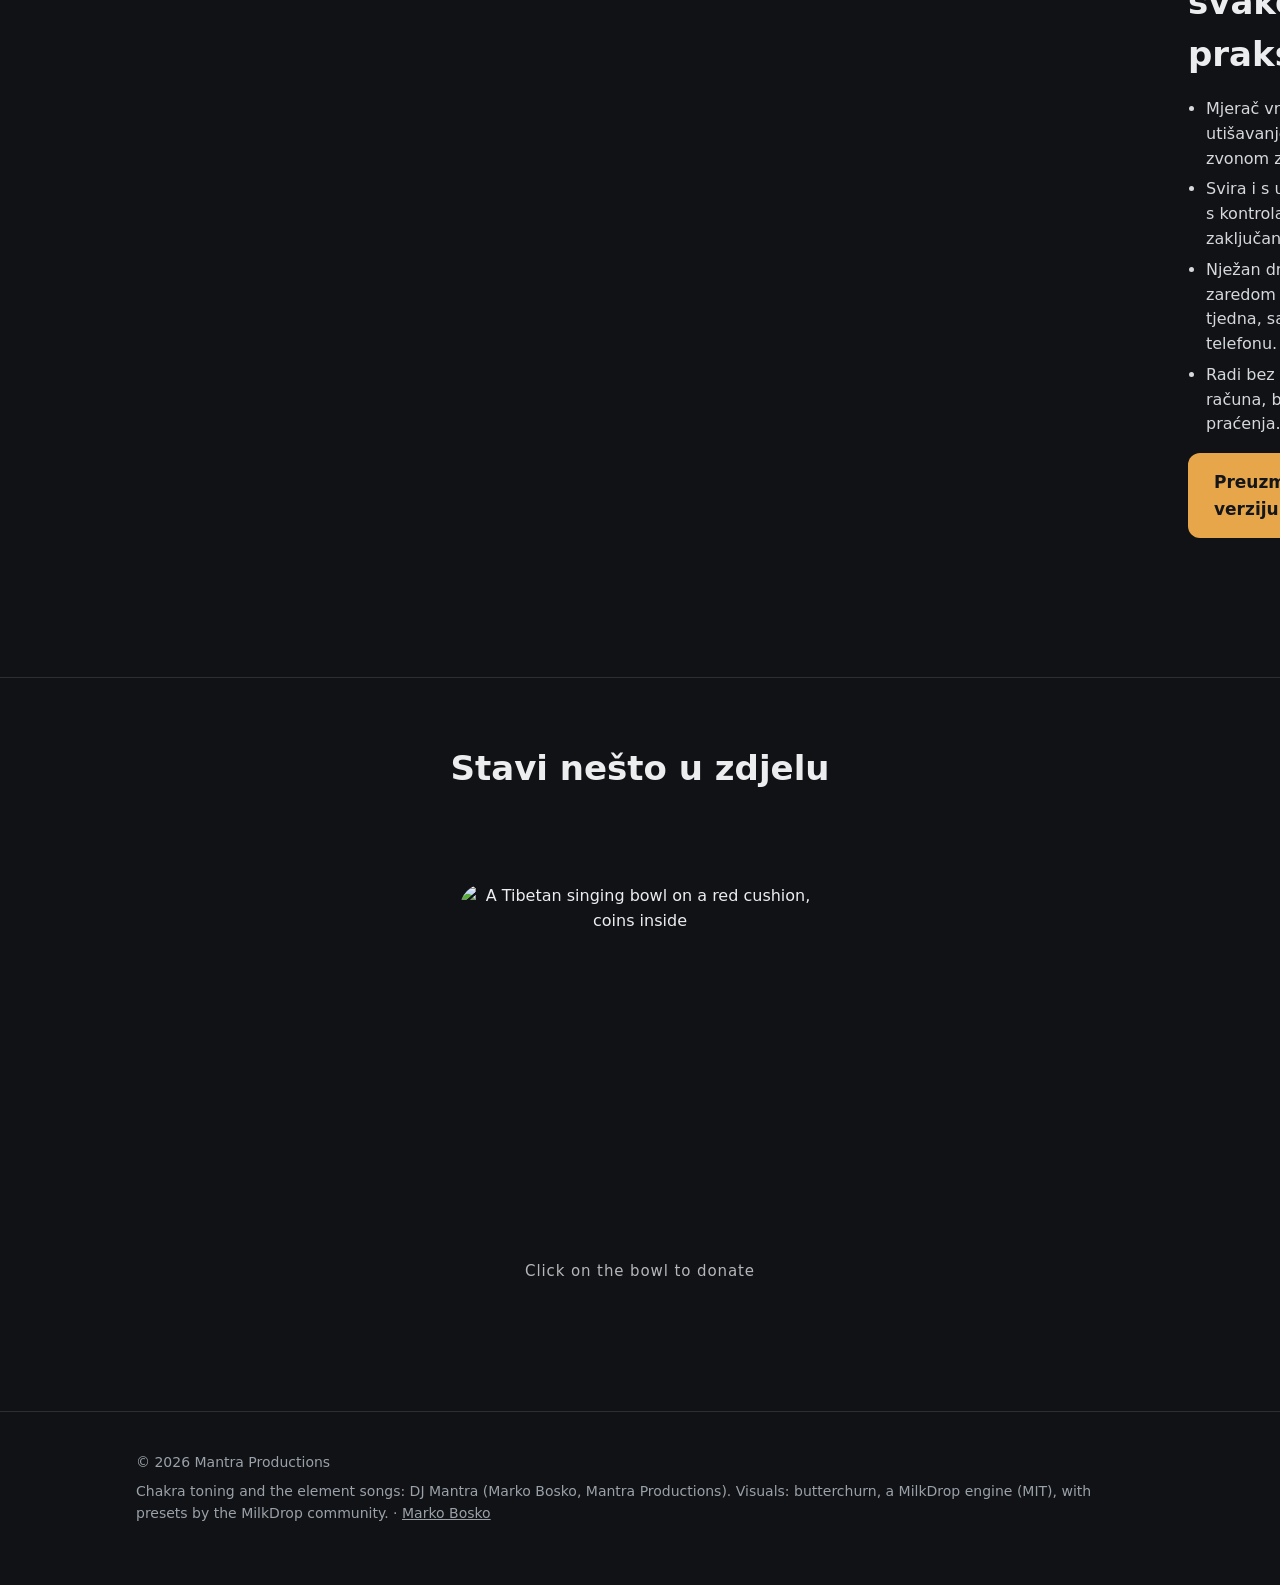
==== commit c2dd15b1: "Site: the room as Marko said it (one symbol per wall, magnetic light row), v25 screenshots, element " ====
--- a/site/hr/index.html
+++ b/site/hr/index.html
@@ -35,7 +35,7 @@
 <link rel="apple-touch-icon" href="/icon-180.png?v=6">
 <link rel="preload" as="image" href="/img/hero.webp" type="image/webp" fetchpriority="high">
 <script type="application/ld+json">{"@context":"https://schema.org","@graph":[
- {"@type":"MobileApplication","@id":"https://mantraroom.pages.dev/#app","name":"Mantra Room","alternateName":"Mantra Meditation Room","url":"https://mantraroom.pages.dev/","description":"A sing-along meditation app for Android: six songs by DJ Mantra, one vowel each (A, U, I, O, A-U-I-O, OM). You follow the melody with that vowel and meditate in the sound. Pranayama and the philosophy of the elements inside.","applicationCategory":"HealthApplication","applicationSubCategory":"Meditation","operatingSystem":"Android 10+","inLanguage":["en","hr"],"isAccessibleForFree":true,"offers":{"@type":"Offer","price":"0","priceCurrency":"EUR"},"downloadUrl":"https://github.com/markoboskoauroville/MANTRA_ROOM/releases/latest","installUrl":"https://github.com/markoboskoauroville/MANTRA_ROOM/releases/latest","image":"https://mantraroom.pages.dev/img/og.jpg","screenshot":["https://mantraroom.pages.dev/img/start.webp","https://mantraroom.pages.dev/img/journey.webp","https://mantraroom.pages.dev/img/modules.webp"],"author":{"@id":"https://mantraroom.pages.dev/#marko"},"publisher":{"@id":"https://mantraroom.pages.dev/#org"}},
+ {"@type":"MobileApplication","@id":"https://mantraroom.pages.dev/#app","name":"Mantra Room","alternateName":"Mantra Meditation Room","url":"https://mantraroom.pages.dev/","description":"A sing-along meditation app for Android: six songs by DJ Mantra, one vowel each (A, U, I, O, A-U-I-O, OM). You follow the melody with that vowel and meditate in the sound. Pranayama and the philosophy of the elements inside.","applicationCategory":"HealthApplication","applicationSubCategory":"Meditation","operatingSystem":"Android 10+","inLanguage":["en","hr"],"isAccessibleForFree":true,"offers":{"@type":"Offer","price":"0","priceCurrency":"EUR"},"downloadUrl":"https://github.com/markoboskoauroville/MANTRA_ROOM/releases/latest","installUrl":"https://github.com/markoboskoauroville/MANTRA_ROOM/releases/latest","image":"https://mantraroom.pages.dev/img/og.jpg","screenshot":["https://mantraroom.pages.dev/img/start.webp","https://mantraroom.pages.dev/img/playing.webp","https://mantraroom.pages.dev/img/rainbow.webp"],"author":{"@id":"https://mantraroom.pages.dev/#marko"},"publisher":{"@id":"https://mantraroom.pages.dev/#org"}},
  {"@type":"Organization","@id":"https://mantraroom.pages.dev/#org","name":"Mantra Productions","url":"https://markobosko.pages.dev","logo":"https://mantraroom.pages.dev/icon-512.png","founder":{"@id":"https://mantraroom.pages.dev/#marko"}},
  {"@type":"Person","@id":"https://mantraroom.pages.dev/#marko","name":"Marko Bosko","alternateName":"DJ Mantra","url":"https://markobosko.pages.dev"},
  {"@type":"WebSite","@id":"https://mantraroom.pages.dev/#site","url":"https://mantraroom.pages.dev/","name":"Mantra Room","inLanguage":["en","hr"],"potentialAction":{"@type":"DonateAction","name":"Put something in the bowl","target":"https://revolut.me/mbosko0612"}}
@@ -66,6 +66,8 @@
 .card{background:var(--panel);border:1px solid var(--line);border-radius:16px;overflow:hidden}
 .card img{aspect-ratio:3/4;width:100%;object-fit:cover;object-position:top}
 .card .txt{padding:18px}
+.gear{padding-left:20px}.gear li{margin:8px 0}.gear a{color:var(--amber)}
+.wide .card img{aspect-ratio:16/9;object-position:center}
 .card h3{margin:0 0 6px;font-size:20px}
 .card p{margin:0;color:var(--dim)}
 .el{display:grid;grid-template-columns:repeat(auto-fit,minmax(170px,1fr));gap:12px}
@@ -102,18 +104,23 @@
 
 .letters{display:flex;flex-direction:column;gap:12px;max-width:760px}
 .lrow{display:flex;gap:12px;align-items:stretch}
-.lbox{flex:none;width:120px;height:120px;border-radius:14px;display:flex;align-items:center;justify-content:center;font-weight:300;font-size:104px;line-height:1;overflow:hidden;position:relative}
-.lbox .l4{font-size:40px;line-height:1.05;text-align:center;letter-spacing:4px}
-.b-earth{background:#D4AF37;color:#1A1405}
-.b-mist{background:radial-gradient(ellipse at 30% 35%,rgba(255,255,255,.10),transparent 60%),radial-gradient(ellipse at 75% 70%,rgba(255,255,255,.07),transparent 55%),#000;color:rgba(240,240,245,.82)}
-.b-rainbow{background:linear-gradient(180deg,#C8102E,#FF8A2B,#E9C84A,#2FB45A,#38B6EC,#4B0082,#9F7AE0);color:#fff}
-.b-om{background:#7F00FF;color:#fff;font-size:64px}
+.lbox{flex:none;width:120px;height:120px;border-radius:14px;display:flex;flex-direction:column;align-items:center;justify-content:center;gap:6px;line-height:1;overflow:hidden;position:relative;color:var(--c)}
+.lbox svg{width:52px;height:52px;fill:none;stroke:currentColor;stroke-width:4;stroke-linejoin:round;filter:drop-shadow(0 0 4px currentColor)}
+.lbox b{font-weight:300;font-size:22px;letter-spacing:2px}
+.lbox .om{font-size:50px;height:52px;line-height:52px;text-shadow:0 0 6px currentColor}
+.b-earth{--c:#D4AF37;background:radial-gradient(circle at 50% 45%,rgba(212,175,55,.38),#0b0904 78%)}
+.b-water{--c:#4C9AD4;background:radial-gradient(circle at 50% 45%,rgba(46,127,184,.40),#03070b 78%)}
+.b-fire{--c:#E0303C;background:radial-gradient(circle at 50% 45%,rgba(216,35,47,.38),#0b0304 78%)}
+.b-air{--c:#3CC468;background:radial-gradient(circle at 50% 45%,rgba(47,180,90,.36),#030a05 78%)}
+.b-rainbow{--c:#fff;background:radial-gradient(circle at 50% 50%,#C8102E 0,#FF8A2B 16%,#E9C84A 30%,#2FB45A 45%,#38B6EC 60%,#4B0082 78%,#9F7AE0 100%)}
+.b-rainbow b{font-size:16px;letter-spacing:1px}
+.b-om{--c:#C9A2FF;background:radial-gradient(circle at 50% 45%,rgba(127,0,255,.55),#0a0214 80%)}
 .lexp{flex:1;background:var(--panel);border:1px solid var(--line);border-radius:14px;padding:14px 16px;min-width:0}
 .lexp h3{margin:0 0 4px;font-size:18px}
 .lexp p{margin:0;color:#D5D8DC}
 .lexp details{margin-top:6px} .lexp summary{color:var(--dim);cursor:pointer;font-size:14px}
 .lexp details p{margin-top:6px;color:var(--dim)}
-@media (max-width:480px){.lbox{width:84px;height:84px;font-size:72px}.lbox .l4{font-size:28px}.b-om{font-size:44px}}
+@media (max-width:480px){.lbox{width:84px;height:84px;gap:4px}.lbox svg{width:38px;height:38px}.lbox .om{font-size:36px;height:38px;line-height:38px}.lbox b{font-size:16px}.b-rainbow b{font-size:12px}}
 
 /* the icon on the title's first line, centred on its middle; same left margin as the page (Marko 10.11.2026) */
 .titleRow{display:flex;align-items:flex-start;gap:14px;margin:0 0 14px}
@@ -138,13 +145,14 @@
 <main>
 <section id="room"><div class="wrap">
   <h2><span lang="en">The Mantra Meditation Room</span><span lang="hr">Mantra meditacijska soba</span></h2>
-  <picture><source srcset="/img/room.webp" type="image/webp"><img src="/img/room.jpg" width="1024" height="572" loading="lazy" decoding="async" alt="The Mantra Room: one colour, one deep armchair in the middle, dark-yellow line-art chakra symbols drawn by laser projectors on all four walls" style="border-radius:16px;height:auto;width:100%"></picture>
-  <p><span lang="en">The room is a single colour and almost silent. One very comfortable armchair stands in the middle, for one person. On all four walls, laser projectors draw the chakra symbols in perfect dark-yellow line art, like yantras. You come in, sit down, and the app is already waiting for you.</span><span lang="hr">Soba je jedne boje i gotovo tiha. U sredini stoji jedna vrlo udobna fotelja, za jednu osobu. Na sva četiri zida laserski projektori crtaju simbole čakri u savršenom tamnožutom linijskom crtežu, poput jantri. Uđeš, sjedneš, a aplikacija te već čeka.</span></p>
-  <p><span lang="en">You choose your sound, and the app, over Bluetooth, tells the lights (Aputure) to take the colour of that sound and to breathe with it: a dark ball of colour whose brightness rises and falls very slowly, at the pace of pranayama. The Bluetooth link is a mock-up for now; the room is being built.</span><span lang="hr">Izabereš zvuk, a aplikacija preko Bluetootha govori svjetlima (Aputure) da preuzmu boju tog zvuka i da dišu s njim: tamna kugla boje čija se svjetlina vrlo polako diže i spušta, u tempu pranayame. Bluetooth veza je za sada maketa; soba se tek gradi.</span></p>
-  <div class="grid">
-    <div class="card"><picture><source srcset="/img/room-sit.webp" type="image/webp"><img src="/img/room-sit.jpg" alt="A person meditating in the armchair, the walls glowing with dark-yellow chakra line art" width="1024" height="572" loading="lazy" decoding="async"></picture></div>
-    <div class="card"><picture><source srcset="/img/home-phone.webp" type="image/webp"><img src="/img/home-phone.jpg" alt="At home: a phone showing a dark glowing ball of colour beside a candle" width="1024" height="572" loading="lazy" decoding="async"></picture></div>
-    <div class="card"><picture><source srcset="/img/home-sofa.webp" type="image/webp"><img src="/img/home-sofa.jpg" alt="Someone resting on a sofa at home with the app playing" width="1024" height="572" loading="lazy" decoding="async"></picture></div>
+  <picture><source srcset="/img/room.webp" type="image/webp"><img src="/img/room.jpg" width="1024" height="572" loading="lazy" decoding="async" alt="The Mantra Room: one colour, one deep armchair in the middle, the same single dark-yellow chakra symbol drawn by a laser in the centre of each wall, a row of small square lights glowing green along the ceiling edges" style="border-radius:16px;height:auto;width:100%"></picture>
+  <p><span lang="en">The room is a single colour and almost silent. One very comfortable armchair stands in the middle, for one person. In the centre of each of the four walls a laser projector draws one symbol in perfect dark-yellow line art: the symbol of the chakra that is playing, the same on every wall. When the sound changes, the symbol changes with it. One symbol at a time, never many.</span><span lang="hr">Soba je jedne boje i gotovo tiha. U sredini stoji jedna vrlo udobna fotelja, za jednu osobu. U sredini svakog od četiri zida laserski projektor crta jedan simbol u savršenom tamnožutom linijskom crtežu: simbol čakre koja svira, isti na svakom zidu. Kad se zvuk promijeni, mijenja se i simbol. Jedan simbol u isto vrijeme, nikad više njih.</span></p>
+  <p><span lang="en">Along the edges of the ceiling runs a row of small square Aputure lights, held by magnets. They all pulse together in the colour of the sound, rising and falling very slowly, at the pace of pranayama. In the future the app will control them over Bluetooth; for now that link is a mock-up, and the room is being built.</span><span lang="hr">Uz rubove stropa ide niz malih kvadratnih Aputure svjetala, pričvršćenih magnetima. Sva pulsiraju zajedno u boji zvuka, dižu se i spuštaju vrlo polako, u tempu pranayame. U budućnosti će ih aplikacija upravljati preko Bluetootha; za sada je ta veza maketa, a soba se tek gradi.</span></p>
+  <div class="grid wide">
+    <div class="card"><picture><source srcset="/img/room-sit.webp" type="image/webp"><img src="/img/room-sit.jpg" alt="A person resting in the armchair, eyes closed, facing one dark-yellow chakra symbol on the wall" width="1024" height="572" loading="lazy" decoding="async"></picture></div>
+    <div class="card"><picture><source srcset="/img/ceiling-lights.webp" type="image/webp"><img src="/img/ceiling-lights.jpg" alt="Small square lights held by magnets in a row along the ceiling edge, all glowing the same green" width="1024" height="572" loading="lazy" decoding="async"></picture></div>
+    <div class="card"><picture><source srcset="/img/home-phone.webp" type="image/webp"><img src="/img/home-phone.jpg" alt="At home: a phone showing the dark glowing gold ball beside a candle and tea" width="1024" height="572" loading="lazy" decoding="async"></picture></div>
+    <div class="card"><picture><source srcset="/img/home-sofa.webp" type="image/webp"><img src="/img/home-sofa.jpg" alt="Someone resting on a sofa at home, eyes closed, the phone showing the dark glowing ball" width="1024" height="572" loading="lazy" decoding="async"></picture></div>
   </div>
   <p class="small"><span lang="en">Use it at home too: the phone alone shows the same breathing light.</span><span lang="hr">Možeš ga koristiti i kod kuće: sam telefon prikazuje isto svjetlo koje diše.</span></p>
 </div></section>
@@ -161,9 +169,9 @@
   </svg>
   <h2 style="text-align:center"><span lang="en">One white light, every colour</span><span lang="hr">Jedno bijelo svjetlo, sve boje</span></h2>
   <div class="grid">
-    <div class="card"><picture><source srcset="/img/start.webp" type="image/webp"><img src="/img/start.jpg" alt="The first screen: six stripes with the chakra symbols" width="600" height="1180" loading="lazy" decoding="async"></picture><div class="txt"><h3><span lang="en">Tap a sound</span><span lang="hr">Dodirni zvuk</span></h3><p><span lang="en">Six stripes, six sounds, each with its chakra symbol. Tap one and sing along.</span><span lang="hr">Šest pruga, šest zvukova, svaki sa svojim simbolom čakre. Dodirni jedan i pjevaj.</span></p></div></div>
-    <div class="card"><picture><source srcset="/img/journey.webp" type="image/webp"><img src="/img/journey.jpg" alt="Water playing: black with drifting mist" width="600" height="1180" loading="lazy" decoding="async"></picture><div class="txt"><h3><span lang="en">Let it play</span><span lang="hr">Pusti da svira</span></h3><p><span lang="en">The sound fills the screen in its own light: gold earth, violet OM, water, fire and air as mist on black.</span><span lang="hr">Zvuk ispuni ekran svojim svjetlom: zlatna zemlja, ljubičasti OM, voda, vatra i zrak kao magla na crnom.</span></p></div></div>
-    <div class="card"><picture><source srcset="/img/modules.webp" type="image/webp"><img src="/img/modules.jpg" alt="The additional modules: journey, pranayama, education" width="600" height="1180" loading="lazy" decoding="async"></picture><div class="txt"><h3><span lang="en">Go deeper when you wish</span><span lang="hr">Idi dublje kad želiš</span></h3><p><span lang="en">One quiet button opens the additional modules: the journey, pranayama with a breathing ball, and education.</span><span lang="hr">Jedan tihi gumb otvara dodatne module: putovanje, pranayamu s loptom koja diše i učenje.</span></p></div></div>
+    <div class="card"><picture><source srcset="/img/start.webp" type="image/webp"><img src="/img/start.jpg" alt="The first screen: two columns, Mantra Voice and Indian Raga, six sounds with their symbols in colour" width="600" height="1193" loading="lazy" decoding="async"></picture><div class="txt"><h3><span lang="en">Tap a sound</span><span lang="hr">Dodirni zvuk</span></h3><p><span lang="en">Six sounds, each with its symbol in its own colour. Left half Mantra Voice, right half Indian Raga: tap one and sing along.</span><span lang="hr">Šest zvukova, svaki sa svojim simbolom u svojoj boji. Lijeva polovica Mantra Voice, desna Indian Raga: dodirni jednu i pjevaj.</span></p></div></div>
+    <div class="card"><picture><source srcset="/img/playing.webp" type="image/webp"><img src="/img/playing.jpg" alt="Earth playing: a dark glowing gold ball that breathes slowly" width="600" height="1216" loading="lazy" decoding="async"></picture><div class="txt"><h3><span lang="en">Let it play</span><span lang="hr">Pusti da svira</span></h3><p><span lang="en">The sound fills the screen with a dark glowing ball in its colour, brightening and fading at the pace of the breath: gold earth, blue water, red fire, green air, violet OM.</span><span lang="hr">Zvuk ispuni ekran tamnom svjetlećom kuglom u svojoj boji, koja se pali i gasi u ritmu daha: zlatna zemlja, plava voda, crvena vatra, zeleni zrak, ljubičasti OM.</span></p></div></div>
+    <div class="card"><picture><source srcset="/img/rainbow.webp" type="image/webp"><img src="/img/rainbow.jpg" alt="A-U-I-O playing: a radial rainbow, red in the centre, violet at the edge" width="600" height="1216" loading="lazy" decoding="async"></picture><div class="txt"><h3><span lang="en">The throat in every colour</span><span lang="hr">Grlo u svim bojama</span></h3><p><span lang="en">A-U-I-O sings all the vowels, so its light is the whole rainbow, from red in the centre to violet at the edge. One quiet button opens pranayama, the journey and education.</span><span lang="hr">A-U-I-O pjeva sve vokale, pa je njegovo svjetlo cijela duga, od crvene u sredini do ljubičaste na rubu. Jedan tihi gumb otvara pranayamu, putovanje i učenje.</span></p></div></div>
   </div>
 </div></section>
 
@@ -206,32 +214,32 @@
   <h2><span lang="en">Five elements and OM</span><span lang="hr">Pet elemenata i OM</span></h2>
   <div class="letters">
     <div class="lrow">
-      <div class="lbox b-earth" aria-hidden="true">A</div>
+      <div class="lbox b-earth" aria-hidden="true"><svg viewBox="0 0 100 100" aria-hidden="true"><rect x="22" y="22" width="56" height="56"/></svg><b>A</b></div>
       <div class="lexp"><h3><span lang="en">Earth</span><span lang="hr">Zemlja</span></h3><p><span lang="en">Grounding: the body, our work, the joy of being here.</span><span lang="hr">Uzemljenje: tijelo, naš rad, radost što smo ovdje.</span></p>
         <details><summary><span lang="en">more</span><span lang="hr">više</span></summary><p><span lang="en">Gold, the one true colour. Living matter carries everything else; without ground, water has nowhere to land.</span><span lang="hr">Zlato, jedina prava boja. Živa materija nosi sve ostalo; bez tla voda nema gdje sletjeti.</span></p></details></div>
     </div>
     <div class="lrow">
-      <div class="lbox b-mist" aria-hidden="true">U</div>
+      <div class="lbox b-water" aria-hidden="true"><svg viewBox="0 0 100 100" aria-hidden="true"><polygon points="50,18 86,80 14,80"/></svg><b>U</b></div>
       <div class="lexp"><h3><span lang="en">Water</span><span lang="hr">Voda</span></h3><p><span lang="en">Creativity: creative energy, the mood within us.</span><span lang="hr">Kreativnost: stvaralačka energija, raspoloženje u nama.</span></p>
         <details><summary><span lang="en">more</span><span lang="hr">više</span></summary><p><span lang="en">No colour of its own, only reflection. It takes the shape of what holds it, and flows when it has ground to move on.</span><span lang="hr">Bez svoje boje, samo odraz. Poprima oblik onoga što je drži i teče kad ima tlo po kojem se kreće.</span></p></details></div>
     </div>
     <div class="lrow">
-      <div class="lbox b-mist" aria-hidden="true">I</div>
+      <div class="lbox b-fire" aria-hidden="true"><svg viewBox="0 0 100 100" aria-hidden="true"><polygon points="14,20 86,20 50,82"/></svg><b>I</b></div>
       <div class="lexp"><h3><span lang="en">Fire</span><span lang="hr">Vatra</span></h3><p><span lang="en">Strength: the pure energy of the body.</span><span lang="hr">Snaga: čista energija tijela.</span></p>
         <details><summary><span lang="en">more</span><span lang="hr">više</span></summary><p><span lang="en">Not a colour but energy, kindled to do the work the vision asks for.</span><span lang="hr">Nije boja nego energija, upaljena da obavi posao koji vizija traži.</span></p></details></div>
     </div>
     <div class="lrow">
-      <div class="lbox b-mist" aria-hidden="true">O</div>
+      <div class="lbox b-air" aria-hidden="true"><svg viewBox="0 0 100 100" aria-hidden="true"><polygon points="50,12 83,69 17,69"/><polygon points="50,88 17,31 83,31"/></svg><b>O</b></div>
       <div class="lexp"><h3><span lang="en">Air</span><span lang="hr">Zrak</span></h3><p><span lang="en">Connection: beyond sight we feel one another.</span><span lang="hr">Povezanost: iza vida osjećamo jedni druge.</span></p>
         <details><summary><span lang="en">more</span><span lang="hr">više</span></summary><p><span lang="en">No colour, only connection. The fruit of all work: we serve each other's growth.</span><span lang="hr">Bez boje, samo povezanost. Plod svakog rada: služimo rastu jedni drugih.</span></p></details></div>
     </div>
     <div class="lrow">
-      <div class="lbox b-rainbow" aria-hidden="true"><span class="l4">A U<br>I O</span></div>
+      <div class="lbox b-rainbow" aria-hidden="true"><svg viewBox="0 0 100 100" aria-hidden="true"><circle cx="50" cy="50" r="34"/></svg><b>A-U-I-O</b></div>
       <div class="lexp"><h3><span lang="en">The throat</span><span lang="hr">Grlo</span></h3><p><span lang="en">Expression: your truth in every colour.</span><span lang="hr">Izražavanje: tvoja istina u svim bojama.</span></p>
         <details><summary><span lang="en">more</span><span lang="hr">više</span></summary><p><span lang="en">Yoga knows four levels of speech, Vaikhari, Madhyama, Pashyanti and Para: a truth simple enough for a child of four and deep enough for a philosopher.</span><span lang="hr">Joga poznaje četiri razine govora, Vaikhari, Madhyama, Pashyanti i Para: istina dovoljno jednostavna za dijete od četiri godine i dovoljno duboka za filozofa.</span></p></details></div>
     </div>
     <div class="lrow">
-      <div class="lbox b-om" aria-hidden="true">OM</div>
+      <div class="lbox b-om" aria-hidden="true"><span class="om">ॐ</span><b>OM</b></div>
       <div class="lexp"><h3><span lang="en">OM</span><span lang="hr">OM</span></h3><p><span lang="en">Vision: the creative seeing where everything begins.</span><span lang="hr">Vizija: stvaralačko viđenje gdje sve počinje.</span></p>
         <details><summary><span lang="en">more</span><span lang="hr">više</span></summary><p><span lang="en">Pure violet. From vision flows water, earth carries it, fire does the work, air connects, the throat speaks.</span><span lang="hr">Čista ljubičasta. Iz vizije teče voda, zemlja je nosi, vatra radi, zrak povezuje, grlo govori.</span></p></details></div>
     </div>
@@ -270,6 +278,19 @@
   </div>
 </div></section>
 
+<!-- GEAR (affiliate, amazon.de, tag markomantresh-21): HIDDEN until Marko registers https://mantraroom.pages.dev in PartnerNet (MANTRA_MANIFEST payment-links.md).
+     Before removing "hidden": swap the search links for each product's /dp/ASIN?tag= link, check Amazon's Choice on amazon.de that day and show the badge only where seen. -->
+<section id="gear" hidden><div class="wrap">
+  <h2><span lang="en">Build the room at home</span><span lang="hr">Napravi sobu kod kuće</span></h2>
+  <ul class="gear">
+    <li><a href="https://www.amazon.de/s?k=Laserworld+CS-500RGB+KeyTEX&amp;tag=markomantresh-21" rel="sponsored noopener" target="_blank"><span lang="en">Laser projector (ILDA, DMX): Laserworld CS-500RGB KeyTEX</span><span lang="hr">Laserprojektor (ILDA, DMX): Laserworld CS-500RGB KeyTEX</span></a> <span class="small"><span lang="en">draws the one symbol on the wall</span><span lang="hr">crta jedan simbol na zidu</span></span></li>
+    <li><a href="https://www.amazon.de/s?k=Aputure+MC+Pro&amp;tag=markomantresh-21" rel="sponsored noopener" target="_blank"><span lang="en">Aputure MC Pro, one small square light with a magnetic back</span><span lang="hr">Aputure MC Pro, jedno malo kvadratno svjetlo s magnetom</span></a> <span class="small"><span lang="en">for the ceiling edge</span><span lang="hr">za rub stropa</span></span></li>
+    <li><a href="https://www.amazon.de/s?k=Aputure+MC+Pro+8-Light+Kit&amp;tag=markomantresh-21" rel="sponsored noopener" target="_blank"><span lang="en">Aputure MC Pro 8-Light Kit, in the case that charges them</span><span lang="hr">Aputure MC Pro 8-Light Kit, u kutiji koja ih puni</span></a> <span class="small"><span lang="en">the whole row at once</span><span lang="hr">cijeli niz odjednom</span></span></li>
+    <li><a href="https://www.amazon.de/s?k=Aputure+Accent+B7c&amp;tag=markomantresh-21" rel="sponsored noopener" target="_blank"><span lang="en">Aputure Accent B7c, a Bluetooth bulb for a normal socket</span><span lang="hr">Aputure Accent B7c, Bluetooth žarulja za običnu utičnicu</span></a> <span class="small"><span lang="en">the room's own lamps take the colour</span><span lang="hr">obične lampe preuzimaju boju</span></span></li>
+    <li><a href="https://www.amazon.de/s?k=Aputure+Accent+B7c+8-Light+Kit&amp;tag=markomantresh-21" rel="sponsored noopener" target="_blank"><span lang="en">Aputure Accent B7c 8-Light Kit</span><span lang="hr">Aputure Accent B7c 8-Light Kit</span></a> <span class="small"><span lang="en">a bulb for every lamp</span><span lang="hr">žarulja za svaku lampu</span></span></li>
+  </ul>
+  <p class="small"><span lang="en">As an Amazon Associate I earn from qualifying purchases.</span><span lang="hr">Kao Amazon partner zarađujem od kvalificiranih kupnji.</span></p>
+</div></section>
 <!-- THE MANTRA PAYMENT GATEWAY, the donation bowl (MANTRA_MANIFEST modules/donation-bowl.md, payment-links.md).
      Step 1, on the page: only the title and the Tibetan bowl (a photoreal Nano Banana Pro render).
      Step 2, after a tap: the bowl rings (a singing bowl synthesised in the browser, nothing downloaded), fades away, and
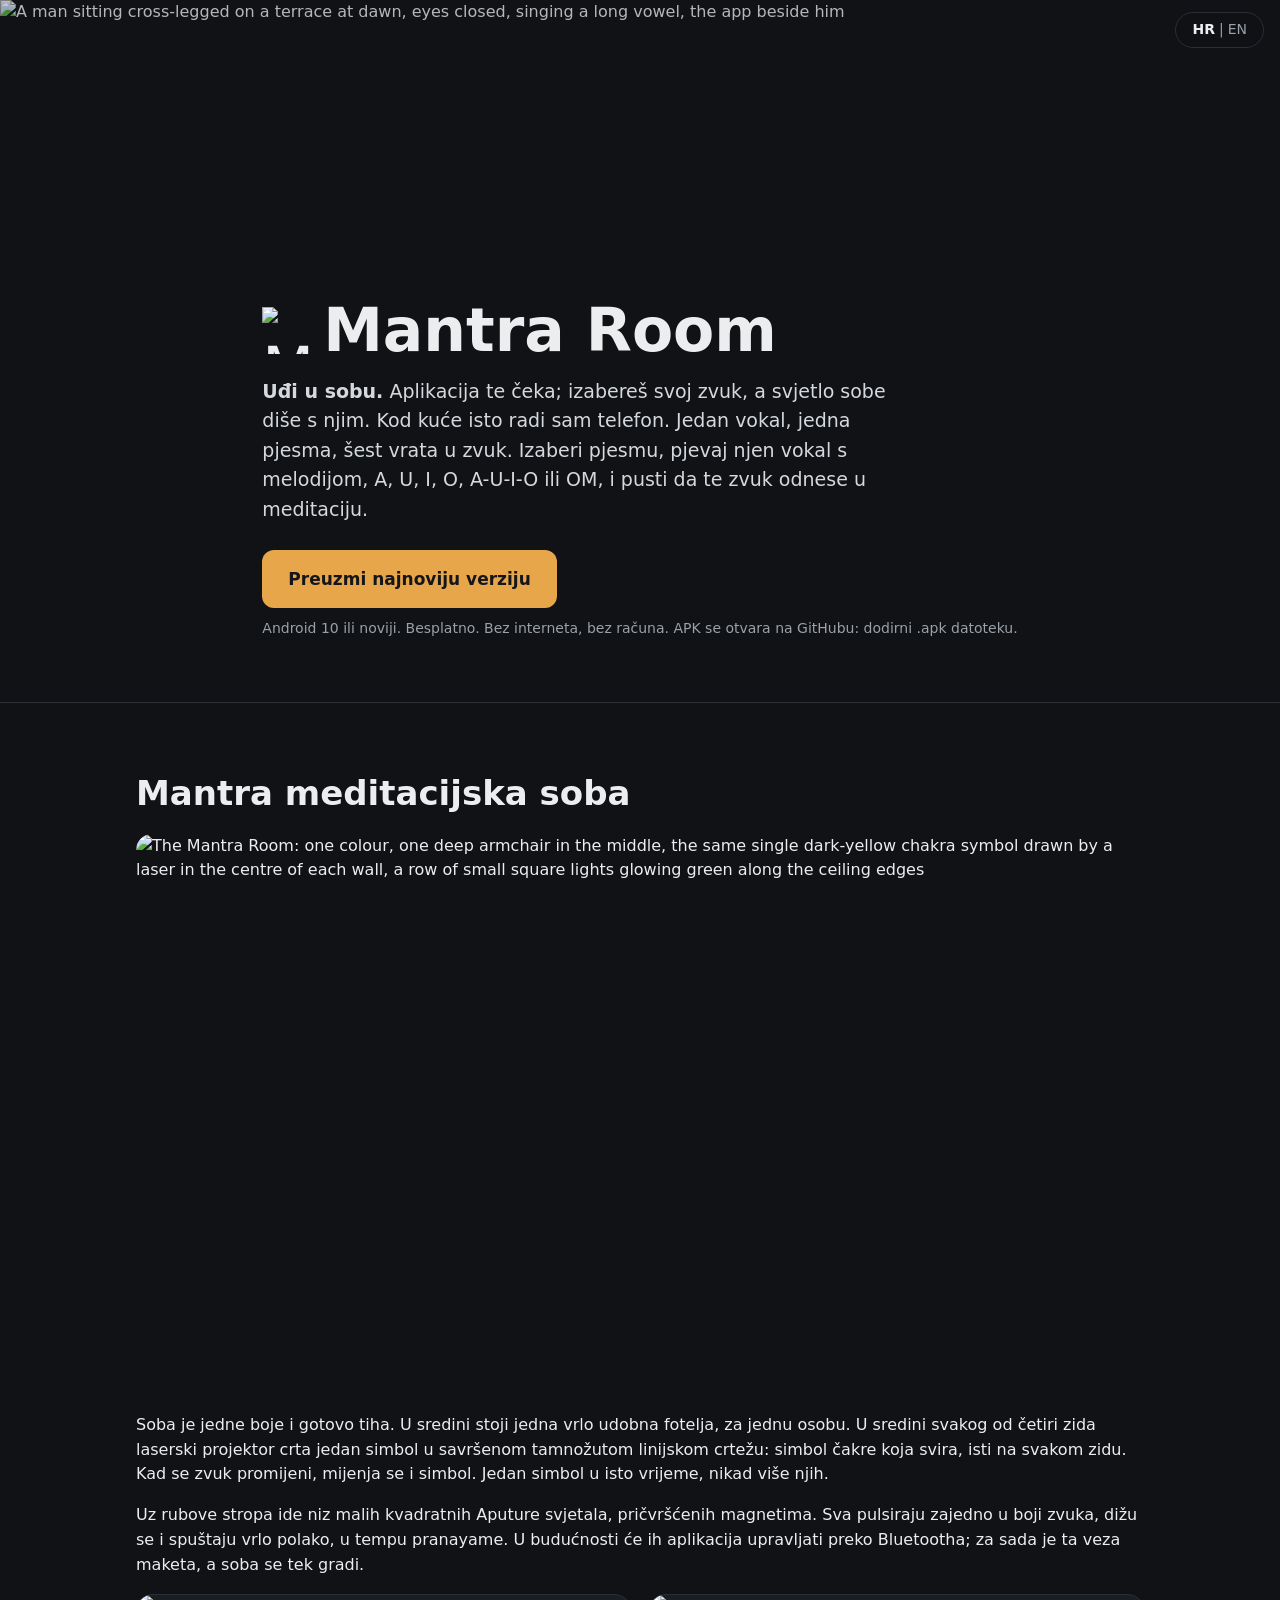
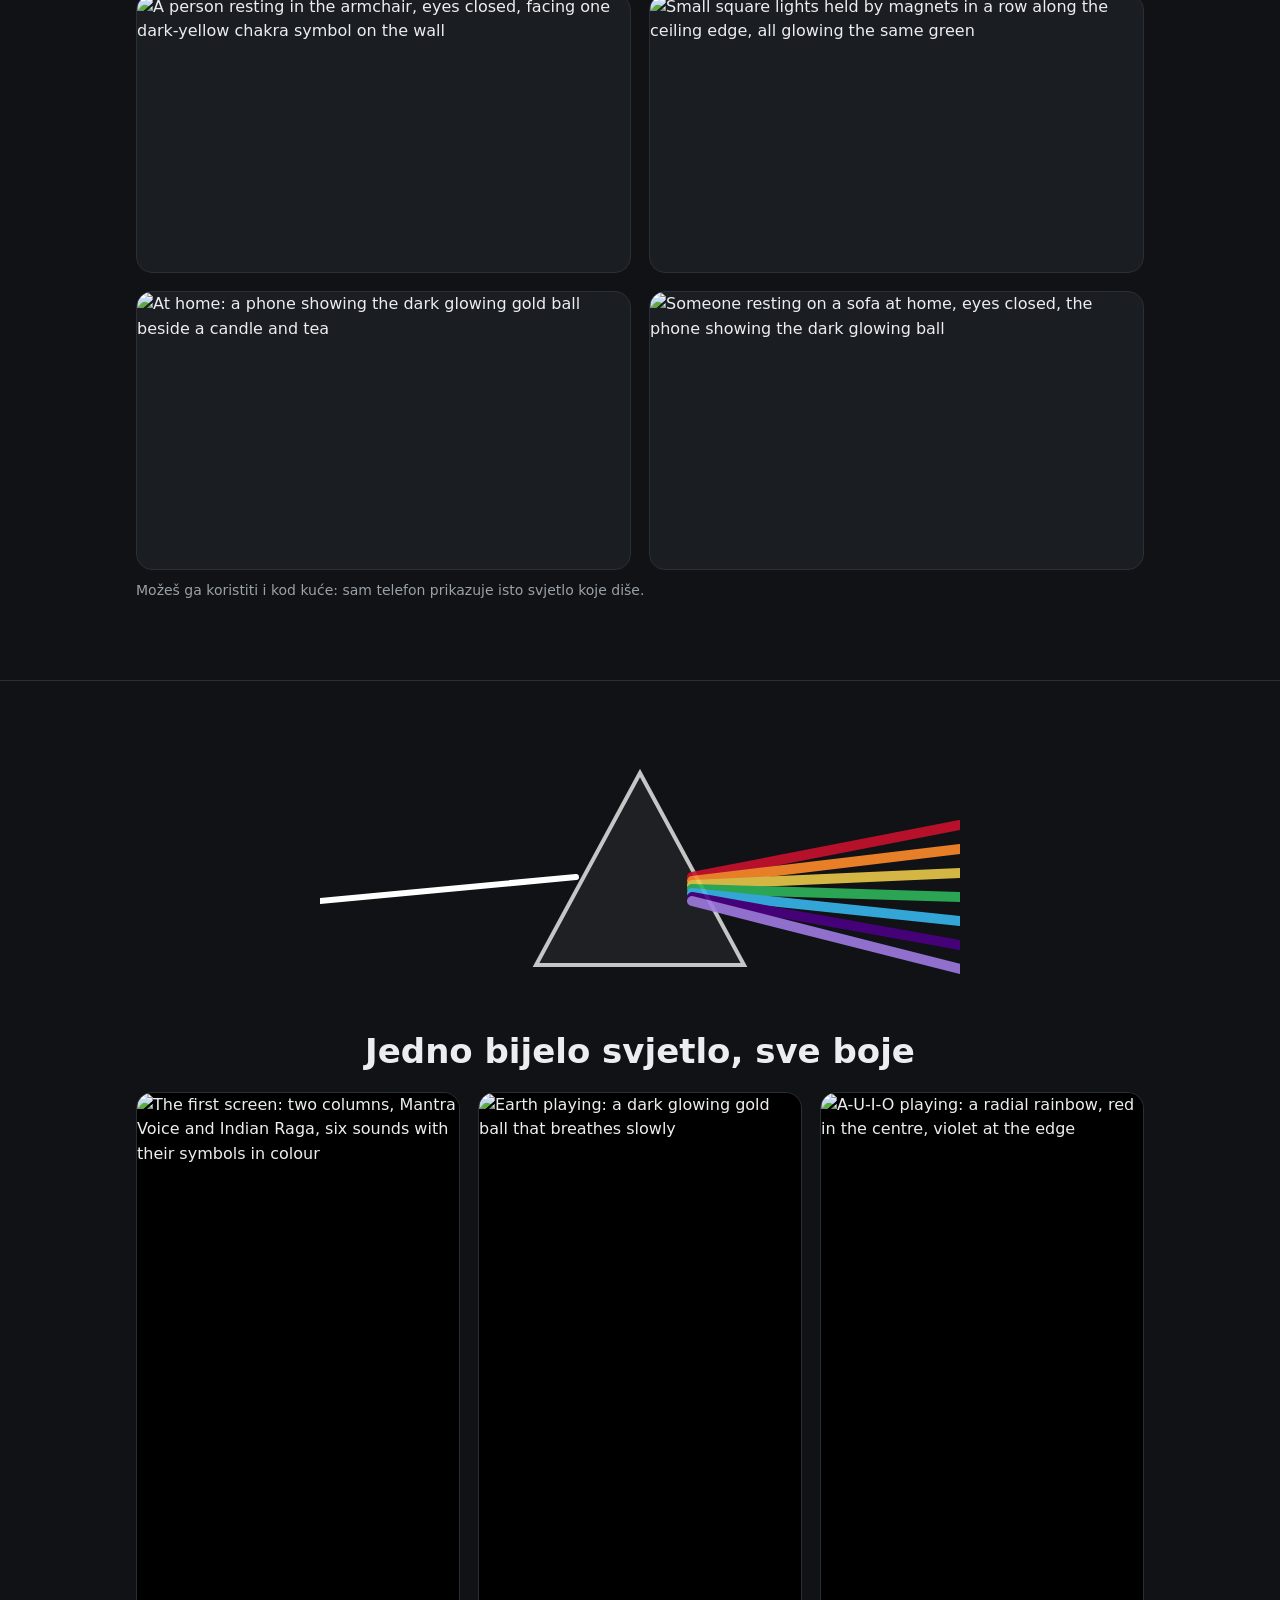
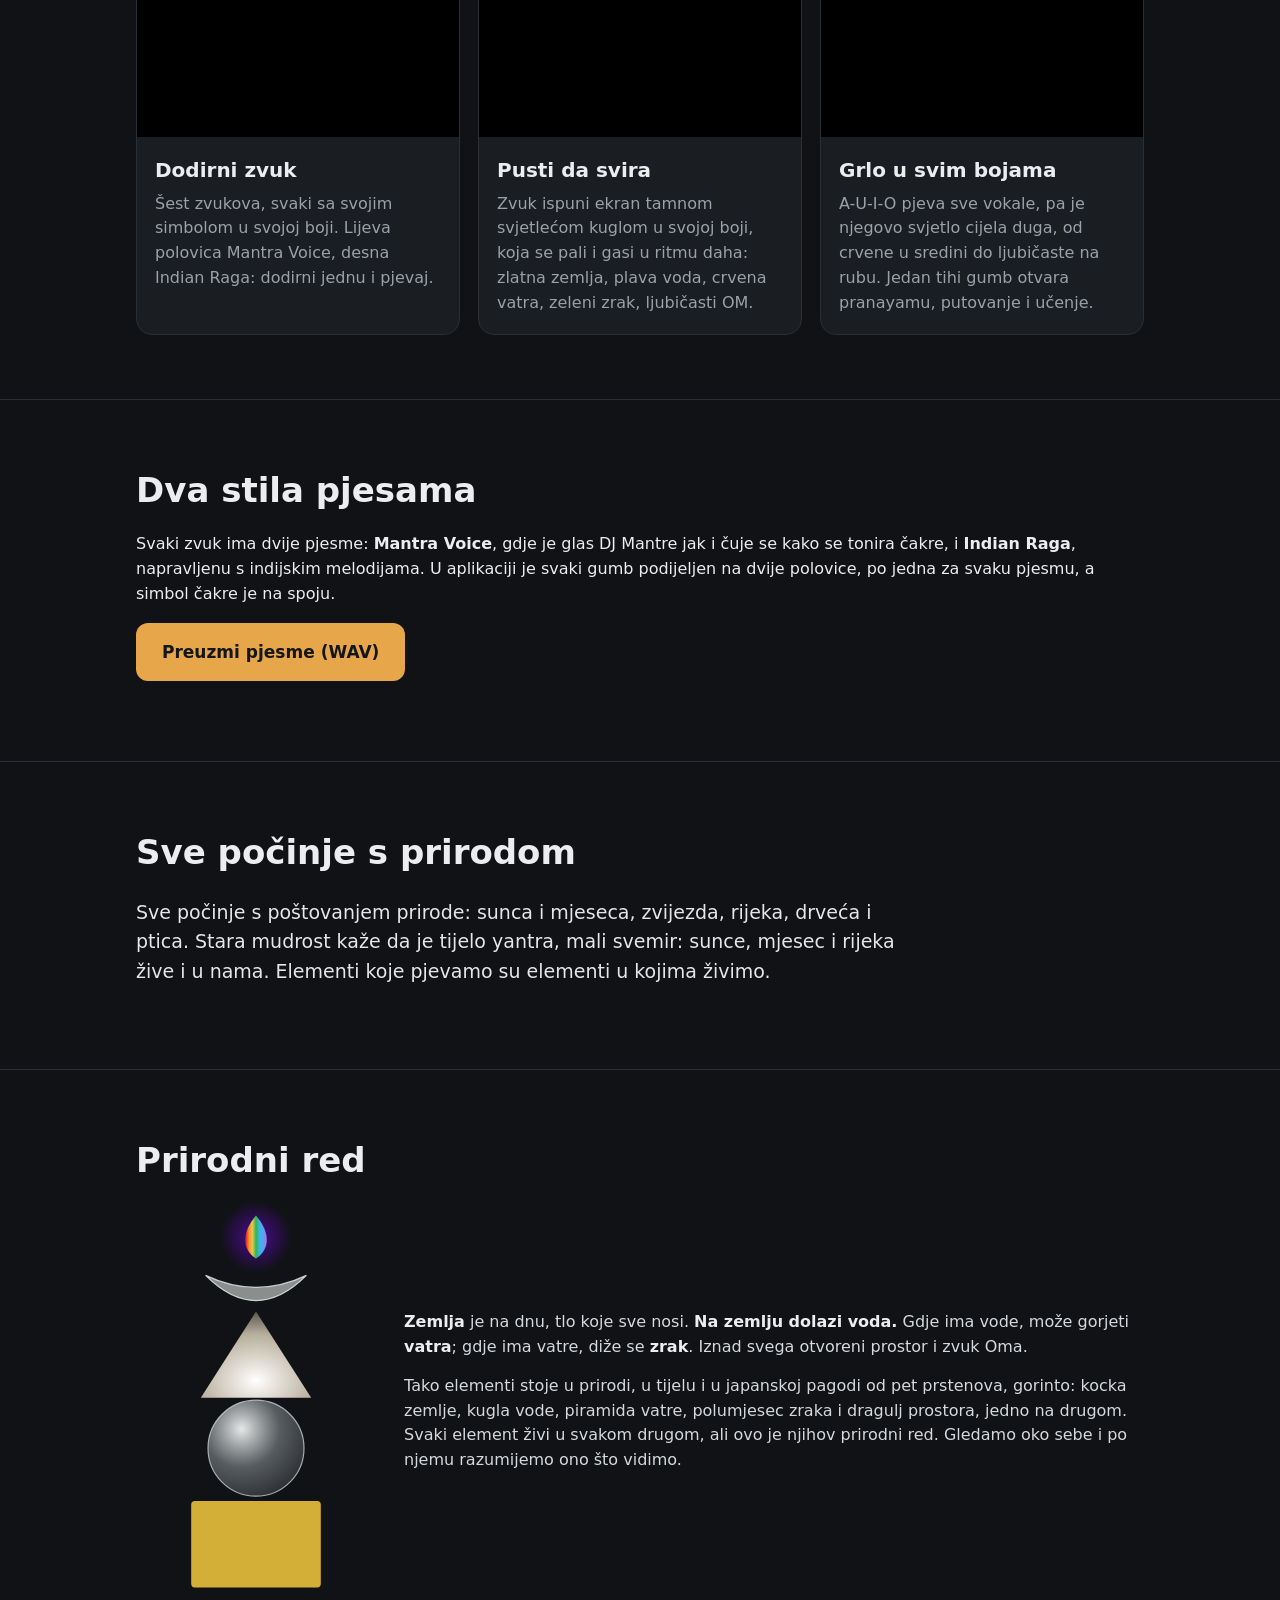
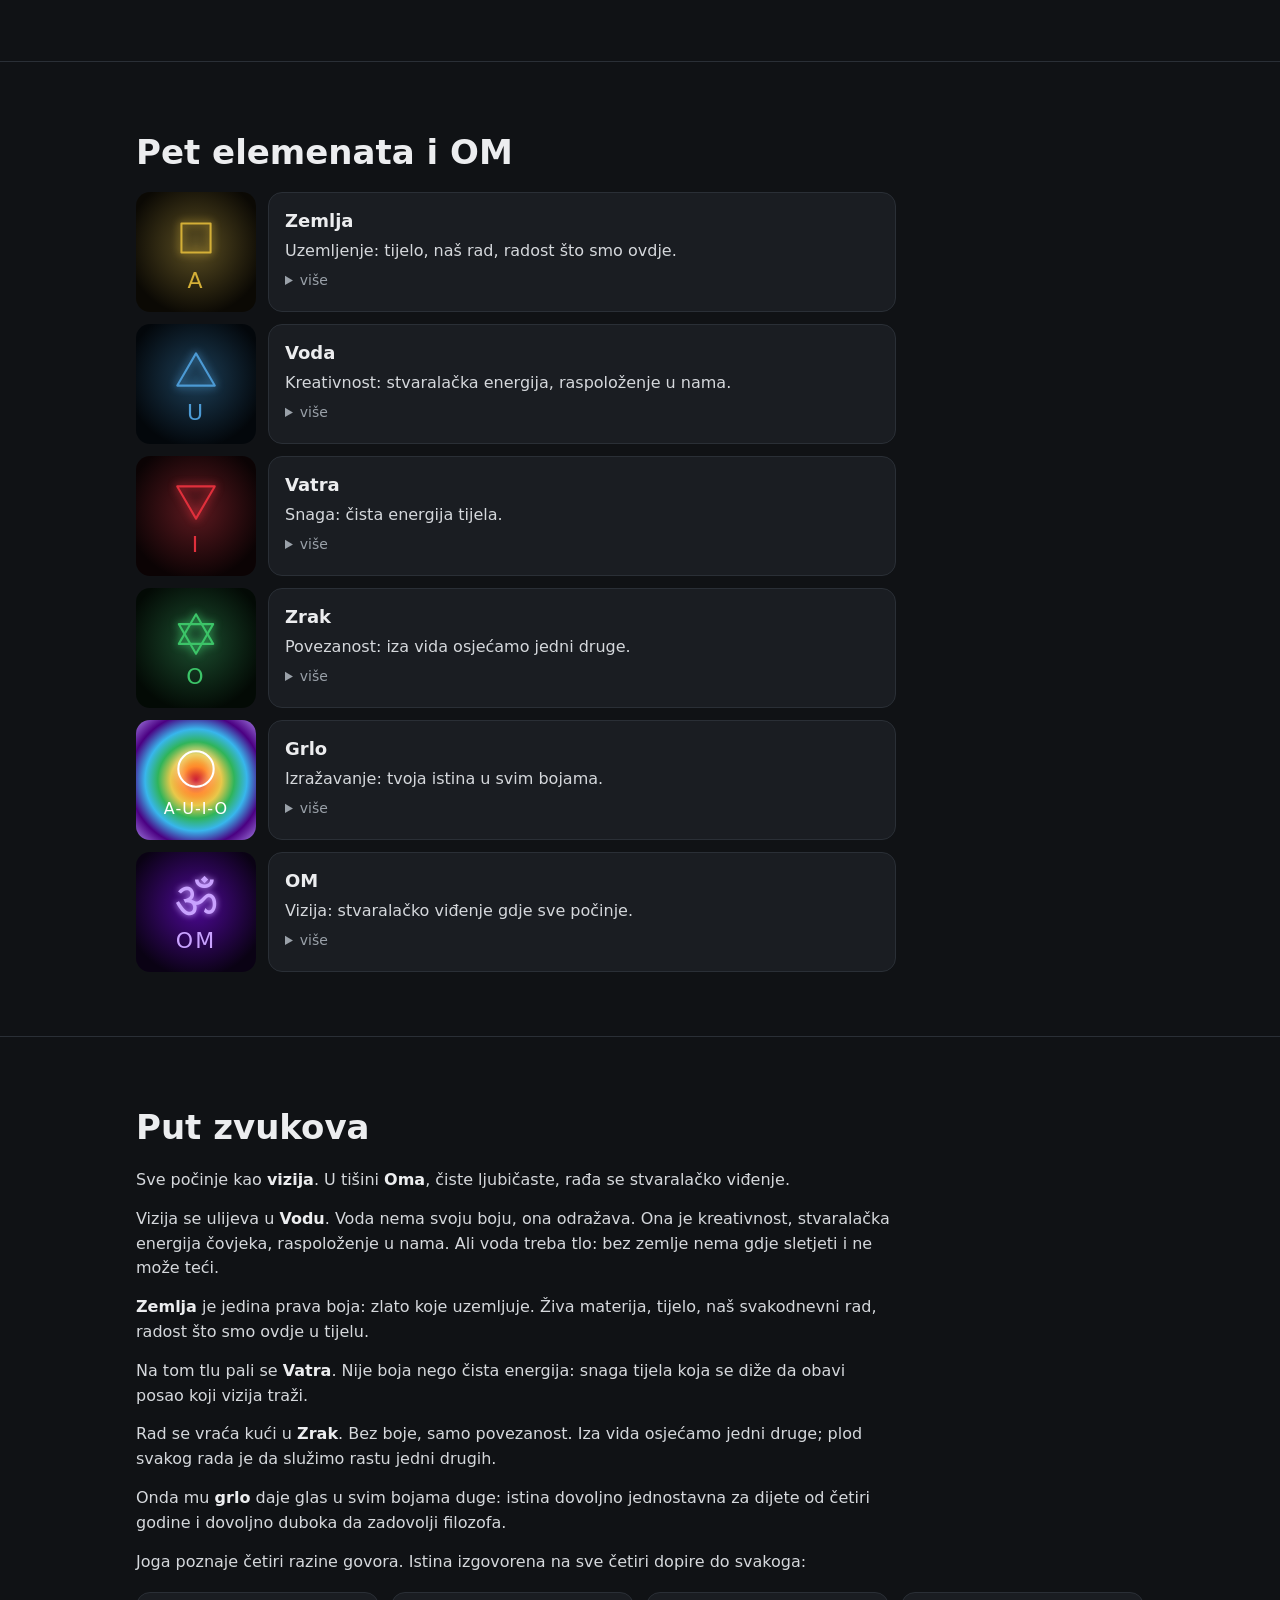
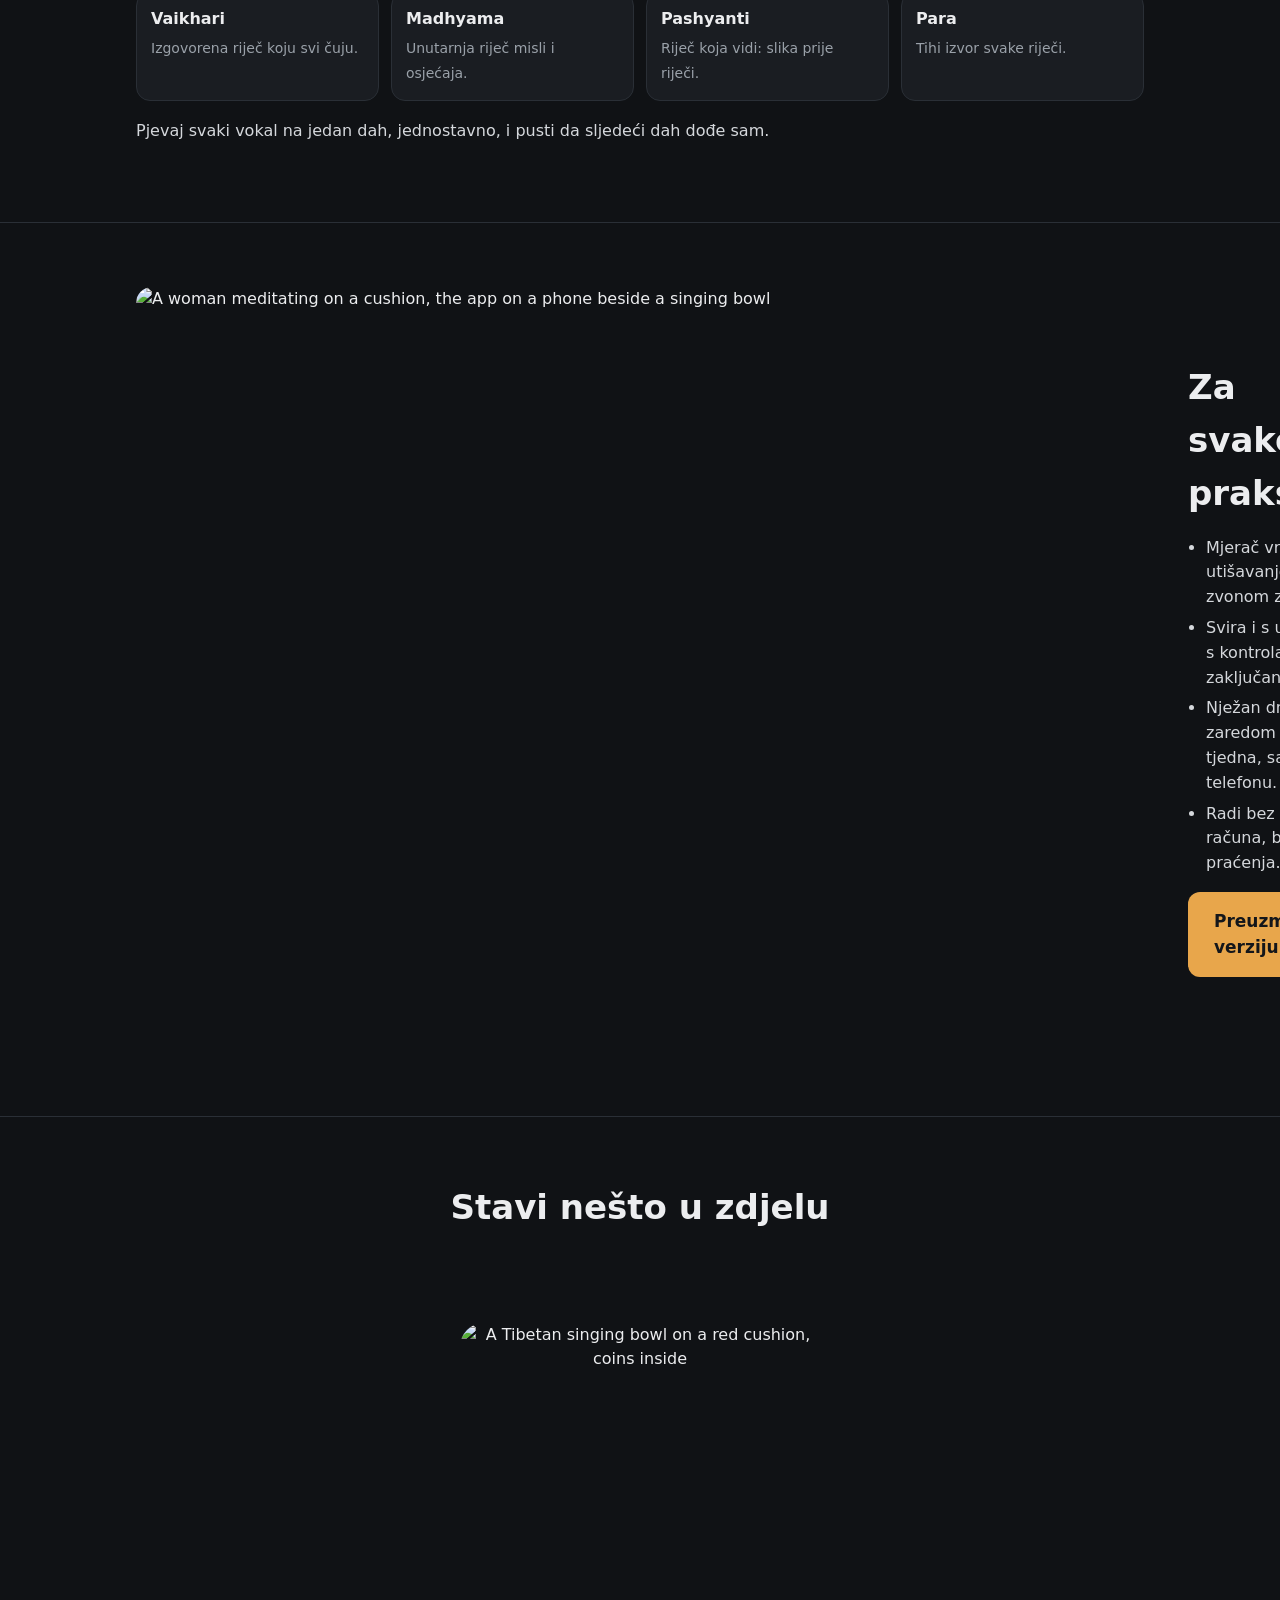
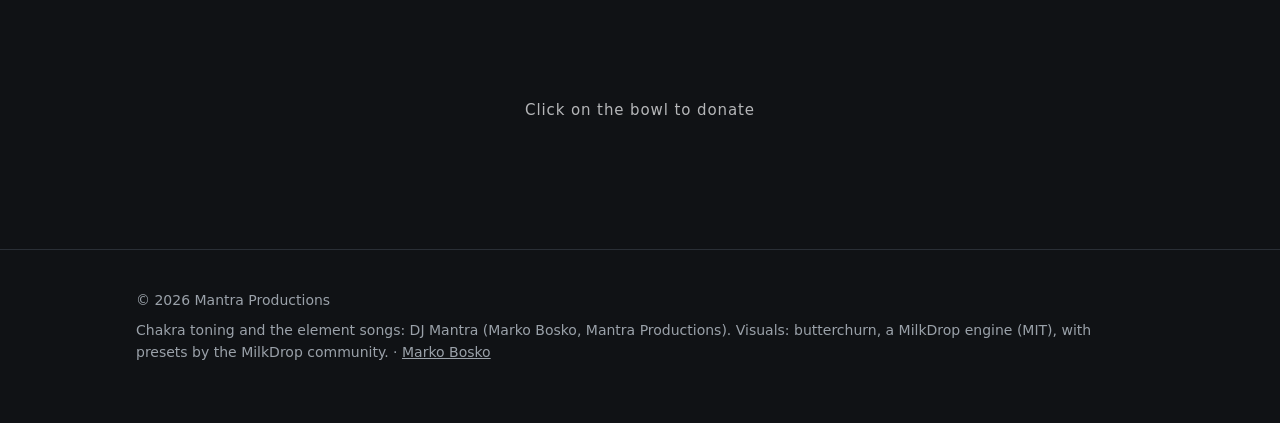
==== commit 80d2951a: "Site: room pictures 16:9 in two columns, screenshots shown whole (both column titles) Co-Authored-By" ====
--- a/site/hr/index.html
+++ b/site/hr/index.html
@@ -67,7 +67,9 @@
 .card img{aspect-ratio:3/4;width:100%;object-fit:cover;object-position:top}
 .card .txt{padding:18px}
 .gear{padding-left:20px}.gear li{margin:8px 0}.gear a{color:var(--amber)}
-.wide .card img{aspect-ratio:16/9;object-position:center}
+.wide{grid-template-columns:repeat(auto-fit,minmax(340px,1fr))}
+.wide .card img{aspect-ratio:16/9;height:auto;object-position:center}
+.shots .card img{aspect-ratio:1/2;height:auto;object-fit:contain;background:#000}
 .card h3{margin:0 0 6px;font-size:20px}
 .card p{margin:0;color:var(--dim)}
 .el{display:grid;grid-template-columns:repeat(auto-fit,minmax(170px,1fr));gap:12px}
@@ -168,7 +170,7 @@
     </g>
   </svg>
   <h2 style="text-align:center"><span lang="en">One white light, every colour</span><span lang="hr">Jedno bijelo svjetlo, sve boje</span></h2>
-  <div class="grid">
+  <div class="grid shots">
     <div class="card"><picture><source srcset="/img/start.webp" type="image/webp"><img src="/img/start.jpg" alt="The first screen: two columns, Mantra Voice and Indian Raga, six sounds with their symbols in colour" width="600" height="1193" loading="lazy" decoding="async"></picture><div class="txt"><h3><span lang="en">Tap a sound</span><span lang="hr">Dodirni zvuk</span></h3><p><span lang="en">Six sounds, each with its symbol in its own colour. Left half Mantra Voice, right half Indian Raga: tap one and sing along.</span><span lang="hr">Šest zvukova, svaki sa svojim simbolom u svojoj boji. Lijeva polovica Mantra Voice, desna Indian Raga: dodirni jednu i pjevaj.</span></p></div></div>
     <div class="card"><picture><source srcset="/img/playing.webp" type="image/webp"><img src="/img/playing.jpg" alt="Earth playing: a dark glowing gold ball that breathes slowly" width="600" height="1216" loading="lazy" decoding="async"></picture><div class="txt"><h3><span lang="en">Let it play</span><span lang="hr">Pusti da svira</span></h3><p><span lang="en">The sound fills the screen with a dark glowing ball in its colour, brightening and fading at the pace of the breath: gold earth, blue water, red fire, green air, violet OM.</span><span lang="hr">Zvuk ispuni ekran tamnom svjetlećom kuglom u svojoj boji, koja se pali i gasi u ritmu daha: zlatna zemlja, plava voda, crvena vatra, zeleni zrak, ljubičasti OM.</span></p></div></div>
     <div class="card"><picture><source srcset="/img/rainbow.webp" type="image/webp"><img src="/img/rainbow.jpg" alt="A-U-I-O playing: a radial rainbow, red in the centre, violet at the edge" width="600" height="1216" loading="lazy" decoding="async"></picture><div class="txt"><h3><span lang="en">The throat in every colour</span><span lang="hr">Grlo u svim bojama</span></h3><p><span lang="en">A-U-I-O sings all the vowels, so its light is the whole rainbow, from red in the centre to violet at the edge. One quiet button opens pranayama, the journey and education.</span><span lang="hr">A-U-I-O pjeva sve vokale, pa je njegovo svjetlo cijela duga, od crvene u sredini do ljubičaste na rubu. Jedan tihi gumb otvara pranayamu, putovanje i učenje.</span></p></div></div>
